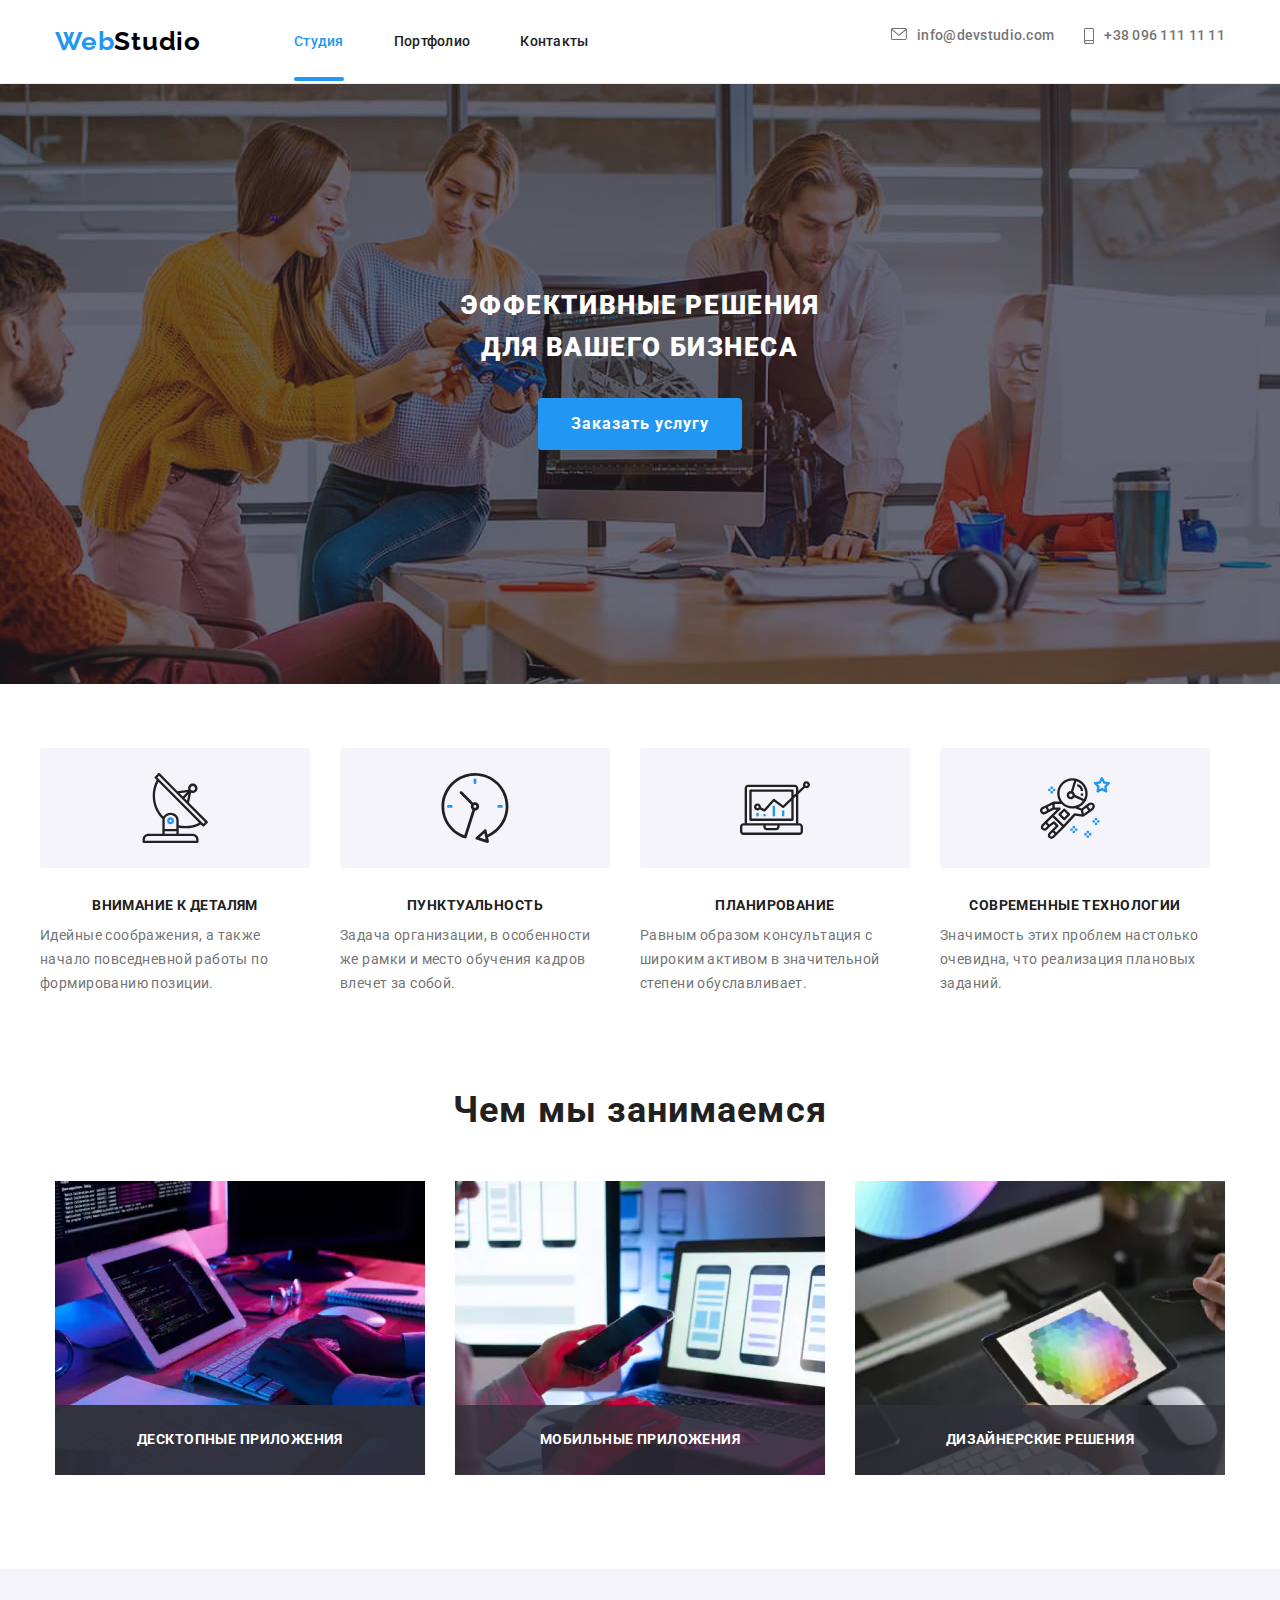
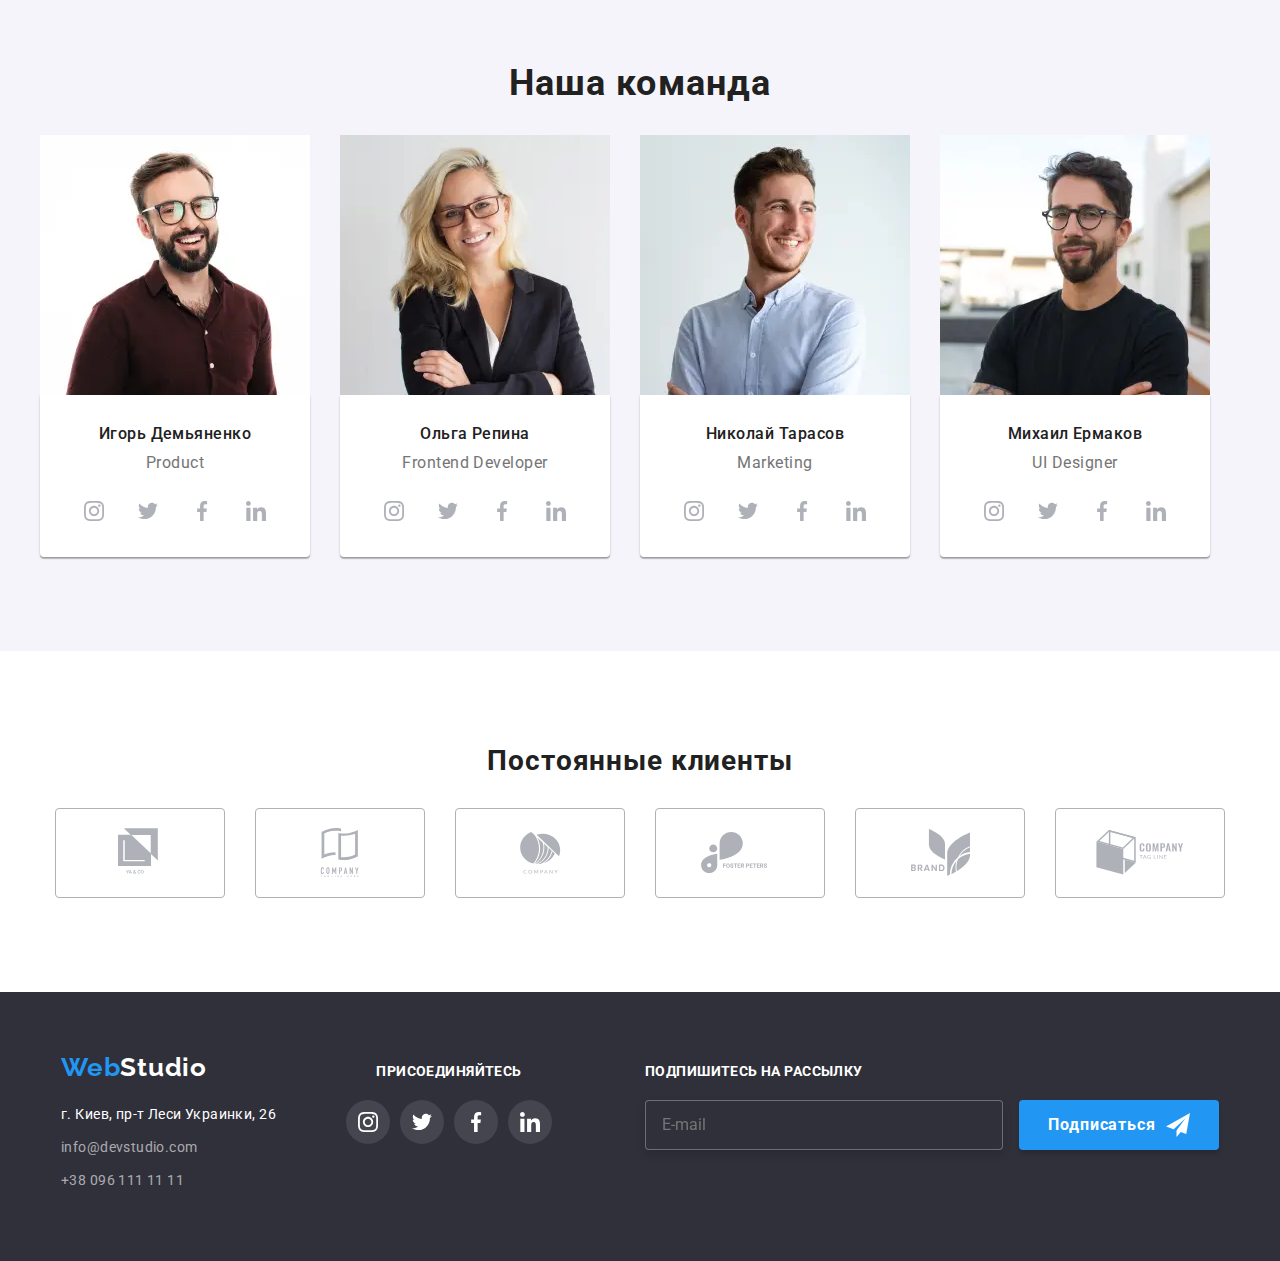
==== index.html @ 35972b92 "hw-8" ====
<!DOCTYPE html>
<html lang="ru">
  <head>
    <meta charset="UTF-8" />
    <meta http-equiv="X-UA-Compatible" content="IE=edge" />
    <meta name="viewport" content="width=device-width, initial-scale=1.0" />
    <title>WebStudio</title>
    <link
      rel="stylesheet"
      href="https://cdnjs.cloudflare.com/ajax/libs/modern-normalize/1.0.0/modern-normalize.min.css"
    />
    <link rel="preconnect" href="https://fonts.gstatic.com" />
    <link rel="stylesheet" href="./css/main.min.css" />
    <link rel="preconnect" href="https://fonts.gstatic.com" />
    <link
      href="https://fonts.googleapis.com/css2?family=Raleway:wght@700&family=Roboto:wght@400;500;700;900&display=swap"
      rel="stylesheet"
    />
  </head>
  <body class="page">
    <!-- Шапка сайта -->
    <header class="page-header">
      <div class="contanier main-nav">
        <nav class="main-nav">
          <a href="./index.html" class="logo link-style">
            <span class="logo__color">Web</span>Studio</a
          >

          <ul class="site-nav__list">
            <li class="site-nav__item">
              <a href="" class="site-nav__link site-nav__link--current">Студия</a>
            </li>
            <li class="site-nav__item">
              <a href="./portfolio.html" class="site-nav__link">Портфолио</a>
            </li>
            <li class="site-nav__item">
              <a href="" class="site-nav__link">Контакты</a>
            </li>
          </ul>
        </nav>
        <button type="button" class="burger__btn" data-menu-button>
          <svg
            width="40"
            height="40"
            class="burger__icon"
            aria-label="переключатель мобильного меню"
          >
            <use href="./img/sprite.svg#menu"></use>
          </svg>
        </button>

        <ul class="contact__list">
          <li class="contact__item">
            <a href="mailto:info@devstudio.com" class="contact__link link-style"
              ><svg width="16" height="12" class="contact__icon">
                <use href="./img/sprite.svg#mail"></use>
              </svg>
              info@devstudio.com
            </a>
          </li>
          <li class="contact__item">
            <a href="tel:+380961111111" class="contact__link link-style">
              <svg width="10" height="16" class="contact__icon">
                <use href="./img/sprite.svg#smartphone"></use>
              </svg>
              +38 096 111 11 11</a
            >
          </li>
        </ul>
      </div>
      <div class="mobile-menu" data-menu>
        <button type="button" class="mobile-btn__close" data-menu-close>
          <svg width="40" height="40" class="mobile-btn__icon">
            <use href="./img/sprite.svg#cross"></use>
          </svg>
        </button>
        <ul class="mobile-menu__list">
          <li class="mobile-menu__item">
            <a href="" class="mobile-menu__link mobile-menu__link--current">Студия</a>
          </li>
          <li class="mobile-menu__item">
            <a href="./portfolio.html" class="mobile-menu__link">Портфолио</a>
          </li>
          <li class="mobile-menu__item">
            <a href="" class="mobile-menu__link">Контакты</a>
          </li>
        </ul>

        <ul class="mobile-contact__list">
          <li class="mobile-contact__item">
            <a href="tel:+380961111111" class="mobile-contact__link mobile-contact__link--current"
              >+38 096 111 11 11</a
            >
          </li>
          <li class="mobile-contact__item">
            <a href="mailto:info@devstudio.com" class="mobile-contact__link">info@devstudio.com</a>
          </li>
        </ul>

        <ul class="mobile-social__list">
          <li class="mobile-social__item">
            <a href="" class="mobile-social__link">Instagram</a>
          </li>
          <li class="mobile-social__item">
            <a href="" class="mobile-social__link">Twitter</a>
          </li>
          <li class="mobile-social__item">
            <a href="" class="mobile-social__link">Facebook</a>
          </li>
          <li class="mobile-social__item">
            <a href="" class="mobile-social__link">LinkedIn</a>
          </li>
        </ul>
      </div>
    </header>
    <main>
      <!-- Герой) -->
      <section class="hero hero--overlay">
        <div class="contanier">
          <h1 class="hero__title">Эффективные решения для вашего бизнеса</h1>
          <button data-modal-open type="button" class="hero__button">Заказать услугу</button>
        </div>
      </section>

      <!-- Наши особености -->
      <section class="features">
        <div class="contanier">
          <ul class="features__list">
            <li class="features__item">
              <div class="features__icon">
                <svg width="70" height="70">
                  <use href="./img/sprite.svg#sputnik"></use>
                </svg>
              </div>
              <h2 class="features__title">Внимание к деталям</h2>
              <p class="features__text">
                Идейные соображения, а также начало повседневной работы по формированию позиции.
              </p>
            </li>
            <li class="features__item">
              <div class="features__icon">
                <svg width="70" height="70">
                  <use href="./img/sprite.svg#clock"></use>
                </svg>
              </div>
              <h2 class="features__title">Пунктуальность</h2>
              <p class="features__text">
                Задача организации, в особенности же рамки и место обучения кадров влечет за собой.
              </p>
            </li>
            <li class="features__item">
              <div class="features__icon">
                <svg width="70" height="70">
                  <use href="./img/sprite.svg#diagram"></use>
                </svg>
              </div>

              <h2 class="features__title">Планирование</h2>
              <p class="features__text">
                Равным образом консультация с широким активом в значительной степени обуславливает.
              </p>
            </li>
            <li class="features__item">
              <div class="features__icon">
                <svg width="70" height="70">
                  <use href="./img/sprite.svg#astronaut"></use>
                </svg>
              </div>
              <h2 class="features__title">Современные технологии</h2>
              <p class="features__text">
                Значимость этих проблем настолько очевидна, что реализация плановых заданий.
              </p>
            </li>
          </ul>
        </div>
      </section>
      <!-- О нас -->
      <section class="work">
        <div class="contanier">
          <h2 class="work__title">Чем мы занимаемся</h2>
          <ul class="work__list list">
            <li class="work__item">
              <div class="work__thumb">
                <picture>
                  <source
                    srcset="./img/work/work-1.webp 1x, ./img/work/work-1@2x.webp 2x"
                    media="(min-width:1200px)"
                    type="image/webp"
                  />
                  <source
                    srcset="./img/work/work-1.jpg 1x, ./img/work/work-1@2x.jpg 2x"
                    media="(min-width:1200px)"
                    type="image/webp"
                  />
                  <img src="./img/work/work-1.jpg" alt="программист" />
                </picture>
                <div class="work__card list">
                  <div class="work__card list">
                    <p class="work__text">ДЕСКТОПНЫЕ ПРИЛОЖЕНИЯ</p>
                  </div>
                </div>
              </div>
            </li>

            <li class="work__item">
              <div class="work__thumb">
                <picture>
                  <source
                    srcset="./img/work/work-2.webp 1x, ./img/work/work-2@2x.webp 2x"
                    media="(min-width:1200px)"
                    type="image/webp"
                  />
                  <source
                    srcset="./img/work/work-2.jpg 1x, ./img/work/work-2@2x.jpg 2x"
                    media="(min-width:1200px)"
                  />
                  <img src="./img/work/work-2.jpg" alt="женщина с телефоном" />
                </picture>
                <div class="work__card list">
                  <p class="work__text">МОБИЛЬНЫЕ ПРИЛОЖЕНИЯ</p>
                </div>
              </div>
            </li>

            <li class="work__item">
              <div class="work__thumb">
                <picture>
                  <source
                    srcset="./img/work/work-3.webp 1x, ./img/work/work-3@2x.webp 2x"
                    media="(min-width:1200px)"
                    type="image/webp"
                  />
                  <source
                    srcset="./img/work/work-3.jpg 1x, ./img/work/work-3@2x.jpg 2x"
                    media="(min-width:1200px)"
                  />
                  <img src="./img/work/work-3.jpg" alt="планшет" />
                </picture>
                <div class="work__card list">
                  <p class="work__text">ДИЗАЙНЕРСКИЕ РЕШЕНИЯ</p>
                </div>
              </div>
            </li>
          </ul>
        </div>
      </section>
      <!-- Наша команда -->
      <section class="team">
        <div class="contanier">
          <h2 class="team__title">Наша команда</h2>
          <ul class="team__list">
            <li class="team__item">
              <div class="card-thumb">
                <picture>
                  <source
                    srcset="./img/desktop/igor.webp 1x, ./img/desktop/igor@2x.webp 2x"
                    media="(min-width:1200px)"
                    type="image/webp"
                  />
                  <source
                    srcset="./img/tablet/team/igor.webp 1x, ./img/tablet/team/igor@2x.webp 2x"
                    media="(min-width:768px) "
                    type="image/webp"
                  />
                  <source
                    srcset="./img/desktop/igor.jpg 1x, ./img/desktop/igor@2x.jpg 2x"
                    media="(min-width:1200px)"
                  />
                  <source
                    srcset="./img/tablet/team/igor.jpg 1x, ./img/tablet/team/igor@2x.jpg 2x"
                    media="(min-width:768px)"
                  />

                  <img
                    srcset="./img/mobile/team/igor.jpg 1x, ./img/mobile/team/igor@2x.jpg 2x"
                    src="./img/mobile/team/igor.jpg"
                    alt="Игорь Демьяненко"
                  />
                </picture>
              </div>
              <div class="team__card">
                <h3 class="team__name">Игорь Демьяненко</h3>
                <p lang="en" class="team__text">Product</p>
                <ul class="social__list list">
                  <li class="social__item">
                    <a href="" class="social__link">
                      <svg width="20 " height="20" class="social__icon">
                        <use href="./img/sprite.svg#instagram"></use>
                      </svg>
                    </a>
                  </li>
                  <li class="social__item">
                    <a href="" class="social__link"
                      ><svg width="20 " height="20" class="social__icon">
                        <use href="./img/sprite.svg#twitter"></use>
                      </svg>
                    </a>
                  </li>
                  <li class="social__item">
                    <a href="" class="social__link">
                      <svg width="20 " height="20" class="social__icon">
                        <use href="./img/sprite.svg#facebook"></use>
                      </svg>
                    </a>
                  </li>
                  <li class="social__item">
                    <a href="" class="social__link">
                      <svg width="20 " height="20" class="social__icon">
                        <use href="./img/sprite.svg#linkedin"></use>
                      </svg>
                    </a>
                  </li>
                </ul>
              </div>
            </li>
            <li class="team__item">
              <div class="card-thumb">
                <picture>
                  <source
                    srcset="./img/desktop/olga.webp 1x, ./img/desktop/olga@2x.webp 2x"
                    media="(min-width:1200px)"
                    type="image/webp"
                  />
                  <source
                    srcset="./img/tablet/team/olga.webp 1x, ./img/tablet/team/olga@2x.webp 2x"
                    media="(min-width:768px) "
                    type="image/webp"
                  />
                  <source
                    srcset="./img/desktop/olga.jpg 1x, ./img/desktop/olga@2x.jpg 2x"
                    media="(min-width:1200px)"
                  />
                  <source
                    srcset="./img/tablet/team/olga.jpg 1x, ./img/tablet/team/olga@2x.jpg 2x"
                    media="(min-width:768px)"
                  />

                  <img
                    srcset="./img/mobile/team/olga.jpg 1x, ./img/mobile/team/olga@2x.jpg 2x"
                    src="./img/mobile/team/olga.jpg"
                    alt="Ольга Репина"
                  />
                </picture>
              </div>
              <div class="team__card">
                <h3 class="team__name">Ольга Репина</h3>
                <p lang="en" class="team__text">Frontend Developer</p>
                <ul class="social__list">
                  <li class="social__item">
                    <a href="" class="social__link">
                      <svg width="20 " height="20" class="social__icon">
                        <use href="./img/sprite.svg#instagram"></use>
                      </svg>
                    </a>
                  </li>
                  <li class="social__item">
                    <a href="" class="social__link"
                      ><svg width="20 " height="20" class="social__icon">
                        <use href="./img/sprite.svg#twitter"></use>
                      </svg>
                    </a>
                  </li>
                  <li class="social__item">
                    <a href="" class="social__link">
                      <svg width="20 " height="20" class="social__icon">
                        <use href="./img/sprite.svg#facebook"></use>
                      </svg>
                    </a>
                  </li>
                  <li class="social__item">
                    <a href="" class="social__link">
                      <svg width="20 " height="20" class="social__icon">
                        <use href="./img/sprite.svg#linkedin"></use>
                      </svg>
                    </a>
                  </li>
                </ul>
              </div>
            </li>
            <li class="team__item">
              <div class="card-thumb">
                <picture>
                  <source
                    srcset="./img/desktop/Kolya.webp 1x, ./img/desktop/Kolya@2x.webp 2x"
                    media="(min-width:1200px)"
                    type="image/webp"
                  />
                  <source
                    srcset="./img/tablet/team/Kolya.webp 1x, ./img/tablet/team/Kolya@2x.webp 2x"
                    media="(min-width:768px) "
                    type="image/webp"
                  />
                  <source
                    srcset="./img/desktop/Kolya.jpg 1x, ./img/desktop/Kolya@2x.jpg 2x"
                    media="(min-width:1200px)"
                  />
                  <source
                    srcset="./img/tablet/team/Kolya.jpg 1x, ./img/tablet/team/Kolya@2x.jpg 2x"
                    media="(min-width:768px)"
                  />
                  <img
                    srcset="./img/mobile/team/Kolya.jpg 1x, ./img/mobile/team/Kolya@2x.jpg 2x"
                    src="./img/mobile/team/Kolya.jpg"
                    alt="Николай Тарасов"
                  />
                </picture>
              </div>
              <div class="team__card">
                <h3 class="team__name">Николай Тарасов</h3>
                <p lang="en" class="team__text">Marketing</p>
                <ul class="social__list list">
                  <li class="social__item">
                    <a href="" class="social__link">
                      <svg width="20 " height="20" class="social__icon">
                        <use href="./img/sprite.svg#instagram"></use>
                      </svg>
                    </a>
                  </li>
                  <li class="social__item">
                    <a href="" class="social__link"
                      ><svg width="20 " height="20" class="social__icon">
                        <use href="./img/sprite.svg#twitter"></use>
                      </svg>
                    </a>
                  </li>
                  <li class="social__item">
                    <a href="" class="social__link">
                      <svg width="20 " height="20" class="social__icon">
                        <use href="./img/sprite.svg#facebook"></use>
                      </svg>
                    </a>
                  </li>
                  <li class="social__item">
                    <a href="" class="social__link">
                      <svg width="20 " height="20" class="social__icon">
                        <use href="./img/sprite.svg#linkedin"></use>
                      </svg>
                    </a>
                  </li>
                </ul>
              </div>
            </li>
            <li class="team__item">
              <div class="card-thumb">
                <picture>
                  <source
                    srcset="./img/desktop/misha.webp 1x, ./img/desktop/misha@2x.webp 2x"
                    media="(min-width:1200px)"
                    type="image/webp"
                  />
                  <source
                    srcset="./img/tablet/team/misha.webp 1x, ./img/tablet/team/misha@2x.webp 2x"
                    media="(min-width:768px) "
                    type="image/webp"
                  />
                  <source
                    srcset="./img/desktop/misha.jpg 1x, ./img/desktop/misha@2x.jpg 2x"
                    media="(min-width:1200px)"
                  />
                  <source
                    srcset="./img/tablet/team/misha.jpg 1x, ./img/tablet/team/misha@2x.jpg 2x"
                    media="(min-width:768px)"
                  />
                  <img
                    srcset="./img/mobile/team/misha.jpg 1x, ./img/mobile/team/misha@2x.jpg 2x"
                    src="./img/mobile/team/misha.jpg"
                    alt="Михаил Ермаков"
                  />
                </picture>
              </div>
              <div class="team__card">
                <h3 class="team__name">Михаил Ермаков</h3>
                <p lang="en" class="team__text">UI Designer</p>
                <ul class="social__list list">
                  <li class="social__item">
                    <a href="" class="social__link">
                      <svg width="20 " height="20" class="social__icon">
                        <use href="./img/sprite.svg#instagram"></use>
                      </svg>
                    </a>
                  </li>
                  <li class="social__item">
                    <a href="" class="social__link"
                      ><svg width="20 " height="20" class="social__icon">
                        <use href="./img/sprite.svg#twitter"></use>
                      </svg>
                    </a>
                  </li>
                  <li class="social__item">
                    <a href="" class="social__link">
                      <svg width="20 " height="20" class="social__icon">
                        <use href="./img/sprite.svg#facebook"></use>
                      </svg>
                    </a>
                  </li>
                  <li class="social__item">
                    <a href="" class="social__link">
                      <svg width="20 " height="20" class="social__icon">
                        <use href="./img/sprite.svg#linkedin"></use>
                      </svg>
                    </a>
                  </li>
                </ul>
              </div>
            </li>
          </ul>
        </div>
      </section>
      <!-- Постоянные клиенты -->
      <section class="clients">
        <div class="contanier">
          <h2 class="clients__title">Постоянные клиенты</h2>
          <ul class="clients__list list">
            <li class="clients__item">
              <a href="" class="clients__link">
                <svg width="44" height="49" class="clients__icon">
                  <use href="./img/sprite.svg#yaco"></use>
                </svg>
              </a>
            </li>
            <li class="clients__item">
              <a href="" class="clients__link"
                ><svg width="44" height="49" class="clients__icon">
                  <use href="./img/sprite.svg#companytagline"></use>
                </svg>
              </a>
            </li>
            <li class="clients__item">
              <a href="" class="clients__link"
                ><svg width="41" height="42" class="clients__icon">
                  <use href="./img/sprite.svg#company"></use>
                </svg>
              </a>
            </li>
            <li class="clients__item">
              <a href="" class="clients__link"
                ><svg width="79" height="42" class="clients__icon">
                  <use href="./img/sprite.svg#foster"></use>
                </svg>
              </a>
            </li>
            <li class="clients__item">
              <a href="" class="clients__link"
                ><svg width="59" height="47" class="clients__icon">
                  <use href="./img/sprite.svg#brand"></use>
                </svg>
              </a>
            </li>
            <li class="clients__item">
              <a href="" class="clients__link"
                ><svg width="88" height="45" class="clients__icon">
                  <use href="./img/sprite.svg#companytag"></use>
                </svg>
              </a>
            </li>
          </ul>
        </div>
      </section>
    </main>
    <!-- Подвал -->
    <footer>
      <section class="footer">
        <h2 class="visually-hidden">Подвал сайта</h2>
        <div class="contanier contanier--flex">
          <div>
            <a href="./index.html" class="logo__footer">
              <span class="logo__color">Web</span><span class="logo-color__footer">Studio</span></a
            >
            <address class="address-style">
              <p class="footer__adress">г. Киев, пр-т Леси Украинки, 26</p>
              <ul class="footer__list">
                <li class="footer__item">
                  <a href="mailto:info@devstudio.com" class="footer__link">info@devstudio.com</a>
                </li>
                <li class="footer__item">
                  <a href="tel:+380961111111" class="footer__link">+38 096 111 11 11</a>
                </li>
              </ul>
            </address>
          </div>
          <div class="footer-social">
            <b class="footer-social__title">Присоединяйтесь</b>
            <ul class="footer-social__list list">
              <li class="footer-social__item">
                <a href="" class="footer-social__link">
                  <svg width="20 " height="20" class="footer-social__icon">
                    <use href="./img/sprite.svg#instagram"></use>
                  </svg>
                </a>
              </li>
              <li class="footer-social__item">
                <a href="" class="footer-social__link"
                  ><svg width="20 " height="20" class="footer-social__icon">
                    <use href="./img/sprite.svg#twitter"></use>
                  </svg>
                </a>
              </li>
              <li class="footer-social__item">
                <a href="" class="footer-social__link">
                  <svg width="20 " height="20" class="footer-social__icon">
                    <use href="./img/sprite.svg#facebook"></use>
                  </svg>
                </a>
              </li>
              <li class="footer-social__item">
                <a href="" class="footer-social__link">
                  <svg width="20 " height="20" class="footer-social__icon">
                    <use href="./img/sprite.svg#linkedin"></use>
                  </svg>
                </a>
              </li>
            </ul>
          </div>
          <div class="footer-form">
            <p class="footer-form__title">ПОДПИШИТЕСЬ НА РАССЫЛКУ</p>
            <form>
              <input
                class="footer-form__input"
                type="email"
                name="mail"
                id="mail"
                placeholder="E-mail"
              />
              <button type="submit" class="footer-form__btn">
                Подписаться
                <svg width="24" height="24" class="footer-form__icon">
                  <use href="./img/sprite.svg#telegram"></use>
                </svg>
              </button>
            </form>
          </div>
        </div>
      </section>
    </footer>
    <!-- Модельное окно -->
    <div data-modal class="backdrop is-hidden">
      <div class="modal">
        <button data-modal-close type="button" class="modal__button">
          <svg class="modal__close" width="18" height="18">
            <use href="./img/sprite.svg#close"></use>
          </svg>
        </button>
        <div class="form__modal">
          <p class="modal__title">Оставьте свои данные, мы вам перезвоним</p>
          <form class="form">
            <div class="form__group">
              <label for="name" class="form__label">Имя</label>
              <input type="text" name="name" id="name" class="form__input" autofocus />
              <svg width="18" height="18" class="form__icon">
                <use href="./img/sprite.svg#personmod"></use>
              </svg>
            </div>
            <div class="form__group">
              <label for="tel" class="form__label">Телефон</label>
              <input type="tel" name="tel" id="tel" class="form__input" />
              <svg width="18" height="18" class="form__icon">
                <use href="./img/sprite.svg#phonemod"></use>
              </svg>
            </div>
            <div class="form__group">
              <label for="email" class="form__label">Почта</label>
              <input type="email" name="email" id="email" class="form__input" />
              <svg width="18" height="18" class="form__icon">
                <use href="./img/sprite.svg#emailmod"></use>
              </svg>
            </div>
            <div class="form__group">
              <label for="comment" class="form__label">Комментарий</label>
              <textarea
                class="form__comment"
                name="comment"
                id="comment"
                placeholder="Введите текст"
              ></textarea>
            </div>
            <div class="form-checkbox">
              <label for="policy" class="form__label">
                <input type="checkbox" name="policy" id="policy" class="check" />
                <span class="check__icon"></span>
                <span class="check__text">Соглашаюсь с рассылкой и принимаю</span>
                <a href="" class="policy__link link-style">Условия договора</a>
              </label>
            </div>

            <button type="submit" class="form-btn">Отправить</button>
          </form>
        </div>
      </div>
    </div>
    <script src="./mobile-menu.js"></script>
    <script src="./modal.js"></script>
  </body>
</html>
---- css/main.min.css ----
.site-nav__list,.contact__list,.mobile-menu__list,.mobile-contact__list,.mobile-social__list,.features__list,.work__list,.team__list,.social__list,.clients__list,.footer__list,.footer-social__list,.portfolio-filtr,.portfolio__list{list-style:none;margin:0;padding:0}.logo,.logo__footer,.site-nav__link,.contact__link,.mobile-menu__link,.mobile-contact__link,.mobile-social__link,.footer__link,.policy__link,.portfolio__link{text-decoration:none}.visually-hidden{position:absolute !important;clip:rect(1px 1px 1px 1px);clip:rect(1px, 1px, 1px, 1px);padding:0 !important;border:0 !important;height:1px !important;width:1px !important;overflow:hidden}.page{background:#fff;font-family:Roboto, sans-serif;color:#212121}h1,h2,h3,h4,h5,h6,p{margin:0}img{display:block;max-width:100%;height:auto}.contanier{padding-left:15px;padding-right:15px;width:100%;margin:0 auto}.page-header .contanier{display:-webkit-box;display:-ms-flexbox;display:flex;-webkit-box-pack:justify;-ms-flex-pack:justify;justify-content:space-between;-webkit-box-align:center;-ms-flex-align:center;align-items:center}@media screen and (min-width: 480px){.contanier{width:480px;margin:0 auto}}@media screen and (min-width: 768px){.contanier{width:768px}.contanier--flex{display:-webkit-box;display:-ms-flexbox;display:flex;-webkit-box-orient:horizontal;-webkit-box-direction:normal;-ms-flex-direction:row;flex-direction:row;-ms-flex-wrap:wrap;flex-wrap:wrap;-webkit-box-align:baseline;-ms-flex-align:baseline;align-items:baseline;-webkit-box-pack:center;-ms-flex-pack:center;justify-content:center}}@media screen and (min-width: 1200px){.contanier{width:1200px}.contanier--flex{display:-webkit-box;display:-ms-flexbox;display:flex;-webkit-box-align:baseline;-ms-flex-align:baseline;align-items:baseline}}.page-header{border-bottom:1px solid #ececec;min-width:480px}.main-nav{display:block}@media screen and (min-width: 768px){.main-nav{display:-webkit-box;display:-ms-flexbox;display:flex}}.logo{display:block;padding-top:16px;padding-bottom:16px;color:#000000;font-family:Raleway, sans-serif;font-weight:700;font-size:24px;line-height:1.16;letter-spacing:0.03em}.logo:focus{color:#212121}@media screen and (min-width: 768px){.logo{padding-top:26px;padding-bottom:26px;margin-right:88px}}@media screen and (min-width: 1200px){.logo{font-size:26px;line-height:1.19;margin-right:93px}}.logo__color{color:#2196f3}.logo__footer{display:block;margin-bottom:20px;color:#000000;font-family:Raleway, sans-serif;font-weight:700;font-size:26px;line-height:1.19;letter-spacing:0.03em;text-align:center}@media screen and (min-width: 1200px){.logo__footer{text-align:start}}.logo-color__footer{color:#fff}.burger__btn,.mobile-btn__close{display:block;padding:0;border:none;background-color:transparent;cursor:pointer}.burger__icon,.mobile-btn__icon{-webkit-transition:250ms cubic-bezier(0.4, 0, 0.2, 1);transition:250ms cubic-bezier(0.4, 0, 0.2, 1)}.burger__icon:hover,.burger__icon:focus,.mobile-btn__icon:hover,.mobile-btn__icon:focus{fill:#2196f3}.mobile-btn__close{position:absolute;top:10px;right:15px}.site-nav__list{display:none;color:#212121}@media screen and (min-width: 768px){.site-nav__list{display:-webkit-box;display:-ms-flexbox;display:flex;-webkit-box-align:center;-ms-flex-align:center;align-items:center}}.site-nav__item{margin-right:50px}.site-nav__item:last-child{margin-right:0px}.site-nav__link{color:#212121;font-weight:500;font-size:14px;line-height:1.12;letter-spacing:0.02em;-webkit-transition:color 250ms cubic-bezier(0.4, 0, 0.2, 1);transition:color 250ms cubic-bezier(0.4, 0, 0.2, 1)}.site-nav__link:hover,.site-nav__link:focus{color:#2196f3}.site-nav__link--current{color:#2196f3}@media screen and (min-width: 768px){.site-nav__link{position:relative;display:-webkit-box;display:-ms-flexbox;display:flex;padding-top:32px;padding-bottom:32px}.site-nav__link--current::after{content:'';position:absolute;display:block;width:100%;height:4px;left:0;bottom:0;border-radius:2px;background-color:#2196f3}}.contact__list{display:none}@media screen and (min-width: 768px){.contact__list{display:block}}@media screen and (min-width: 1200px){.contact__list{display:-webkit-box;display:-ms-flexbox;display:flex;margin-left:auto}}.contact__item{margin-bottom:10px}.contact__item:last-child{margin-bottom:0px}@media screen and (min-width: 1200px){.contact__item{margin-right:30px}.contact__item:last-child{margin-right:0px}}.contact__link{color:#757575;font-weight:500;font-size:14px;line-height:1.14;letter-spacing:0.02em;-webkit-transition:color 250ms cubic-bezier(0.4, 0, 0.2, 1),fill 250ms cubic-bezier(0.4, 0, 0.2, 1);transition:color 250ms cubic-bezier(0.4, 0, 0.2, 1),fill 250ms cubic-bezier(0.4, 0, 0.2, 1)}.contact__link:hover,.contact__link:focus{color:#2196f3}@media screen and (min-width: 1200px){.contact__link{display:-webkit-box;display:-ms-flexbox;display:flex}}.contact__icon{margin-right:10px}.contact__icon{fill:#757575;-webkit-transition:250ms cubic-bezier(0.4, 0, 0.2, 1);transition:250ms cubic-bezier(0.4, 0, 0.2, 1)}.contact__link:hover .contact__icon,.contact__link:focus .contact__icon{fill:#2196f3}.mobile-menu{position:fixed;top:0;left:50%;width:100%;height:796px;padding:48px 40px;background:#ffffff;-webkit-box-shadow:0px 4px 8px rgba(0,0,0,0.04),0px 2px 4px rgba(0,0,0,0.08),0px 1px 3px rgba(0,0,0,0.16);box-shadow:0px 4px 8px rgba(0,0,0,0.04),0px 2px 4px rgba(0,0,0,0.08),0px 1px 3px rgba(0,0,0,0.16);-webkit-transform:translateX(-50%);transform:translateX(-50%);opacity:0;visibility:hidden;pointer-events:none;z-index:100;overflow-y:scroll}.is-open{opacity:1;visibility:visible;pointer-events:auto}.mobile-menu__item{margin-bottom:32px}.mobile-menu__item:last-child{margin-bottom:0px}.mobile-menu__link{color:#212121;font-weight:500;font-size:40px;line-height:1.17;letter-spacing:0.02em;-webkit-transition:color 250ms cubic-bezier(0.4, 0, 0.2, 1);transition:color 250ms cubic-bezier(0.4, 0, 0.2, 1)}.mobile-menu__link:hover,.mobile-menu__link:focus{color:#2196f3}.mobile-menu__link--current{color:#2196f3}.mobile-contact__list{padding-top:302px}.mobile-contact__item{padding-bottom:32px}.mobile-contact__link{color:#757575;font-weight:500;font-size:24px;line-height:1.16;letter-spacing:0.02em;-webkit-transition:color 250ms cubic-bezier(0.4, 0, 0.2, 1),fill 250ms cubic-bezier(0.4, 0, 0.2, 1);transition:color 250ms cubic-bezier(0.4, 0, 0.2, 1),fill 250ms cubic-bezier(0.4, 0, 0.2, 1)}.mobile-contact__link:hover,.mobile-contact__link:focus{color:#2196f3}.mobile-contact__link--current{color:#2196f3;font-size:34px;line-height:1.17}.mobile-social__item{border-right:1px solid rgba(33,33,33,0.2)}.mobile-social__item:last-child{border-right:none}.mobile-social__list{padding-top:64px;display:-webkit-box;display:-ms-flexbox;display:flex}.mobile-social__link{position:relative;padding-left:10px;padding-right:10px;font-weight:500;font-size:18px;line-height:1.22px;color:#2196f3}@media screen and (min-width: 768px){.mobile-menu,.burger__btn{display:none}}.hero{padding-top:118px;padding-bottom:118px;background:#2f303a;text-align:center;min-width:480px;height:400px;margin-left:auto;margin-right:auto;background-image:-webkit-gradient(linear, left top, right top, from(rgba(47,48,58,0.4)), to(rgba(47,48,58,0.4))),url("../img/hero/hero-mobile.jpg");background-image:linear-gradient(to right, rgba(47,48,58,0.4), rgba(47,48,58,0.4)),url("../img/hero/hero-mobile.jpg");background-position:center;background-size:cover;background-repeat:no-repeat}@media (min-device-pixel-ratio: 2), (-webkit-min-device-pixel-ratio: 2), (min-resolution: 192dpi), (min-resolution: 2dppx){.hero{background-image:-webkit-gradient(linear, left top, right top, from(rgba(47,48,58,0.4)), to(rgba(47,48,58,0.4))),url("../img/hero/hero-mobile@2x.jpg");background-image:linear-gradient(to right, rgba(47,48,58,0.4), rgba(47,48,58,0.4)),url("../img/hero/hero-mobile@2x.jpg")}}@media screen and (min-width: 768px){.hero{background-image:-webkit-gradient(linear, left top, right top, from(rgba(47,48,58,0.4)), to(rgba(47,48,58,0.4))),url("../img/hero/hero-tablet.jpg");background-image:linear-gradient(to right, rgba(47,48,58,0.4), rgba(47,48,58,0.4)),url("../img/hero/hero-tablet.jpg")}}@media screen and (min-width: 768px) and (min-device-pixel-ratio: 2), screen and (min-width: 768px) and (-webkit-min-device-pixel-ratio: 2), screen and (min-width: 768px) and (min-resolution: 192dpi), screen and (min-width: 768px) and (min-resolution: 2dppx){.hero{background-image:-webkit-gradient(linear, left top, right top, from(rgba(47,48,58,0.4)), to(rgba(47,48,58,0.4))),url("../img/hero/hero-tablet@2x.jpg");background-image:linear-gradient(to right, rgba(47,48,58,0.4), rgba(47,48,58,0.4)),url("../img/hero/hero-tablet@2x.jpg")}}@media screen and (min-width: 1200px){.hero{max-width:1600px;padding-top:200px;padding-bottom:200px;height:600px;background-image:-webkit-gradient(linear, left top, right top, from(rgba(47,48,58,0.4)), to(rgba(47,48,58,0.4))),url("../img/hero/hero-desktop.jpg");background-image:linear-gradient(to right, rgba(47,48,58,0.4), rgba(47,48,58,0.4)),url("../img/hero/hero-desktop.jpg")}}@media screen and (min-width: 1200px) and (min-device-pixel-ratio: 2), screen and (min-width: 1200px) and (-webkit-min-device-pixel-ratio: 2), screen and (min-width: 1200px) and (min-resolution: 192dpi), screen and (min-width: 1200px) and (min-resolution: 2dppx){.hero{background-image:-webkit-gradient(linear, left top, right top, from(rgba(47,48,58,0.4)), to(rgba(47,48,58,0.4))),url("../img/hero/hero-desktop@2x.jpg");background-image:linear-gradient(to right, rgba(47,48,58,0.4), rgba(47,48,58,0.4)),url("../img/hero/hero-desktop@2x.jpg")}}.hero__title{margin-left:auto;margin-right:auto;margin-bottom:30px;max-width:360px;color:#fff;-ms-flex-line-pack:center;align-content:center;font-weight:900;font-size:26px;line-height:1.62;text-align:center;letter-spacing:0.06em;text-transform:uppercase;-webkit-transition:background 250ms cubic-bezier(0.4, 0, 0.2, 1);transition:background 250ms cubic-bezier(0.4, 0, 0.2, 1)}.hero__button{padding:10px 32px;min-width:200px;border-radius:4px;border:1px solid transparent;background:#2196f3;color:#fff;font-weight:700;font-size:16px;line-height:1.87;letter-spacing:0.06em;cursor:pointer;-webkit-box-align:center;-ms-flex-align:center;align-items:center}.hero__button:hover,.hero__button:focus{background:#188ce8}.features{padding-top:60px;padding-bottom:60px}@media screen and (min-width: 1200px){.features{padding-top:94px;padding-bottom:0px}}@media screen and (min-width: 768px){.features__list{display:-webkit-box;display:-ms-flexbox;display:flex;-ms-flex-wrap:wrap;flex-wrap:wrap;margin-left:-30px;margin-top:-30px;-webkit-box-pack:center;-ms-flex-pack:center;justify-content:center}}@media screen and (min-width: 1200px){.features__list{padding:0}}.features__item{width:450px;margin-bottom:30px}.features__item:last-child{margin-bottom:0px}@media screen and (min-width: 768px){.features__item{margin-bottom:0px;width:354px;margin-left:30px;margin-top:30px;-ms-flex-preferred-size:calc(100% / 2 - 30px);flex-basis:calc(100% / 2 - 30px)}}@media screen and (min-width: 1200px){.features__item{width:270px;-ms-flex-preferred-size:calc(100% / 4 - 30px);flex-basis:calc(100% / 4 - 30px);margin-top:0}.features__item:first-child{margin-left:0px}}.features__title{margin-bottom:10px;text-transform:uppercase;font-weight:700;font-size:14px;line-height:1.14;letter-spacing:0.03em;text-align:center}.features__text{color:#757575;font-weight:400;font-size:14px;line-height:1.71;letter-spacing:0.03em}.features__icon{display:-webkit-box;display:-ms-flexbox;display:flex;-webkit-box-pack:center;-ms-flex-pack:center;justify-content:center;-webkit-box-align:center;-ms-flex-align:center;align-items:center;height:120px;background-color:#f5f4fa;border-radius:4px;margin-bottom:30px}.work{padding-top:94px;padding-bottom:94px}@media screen and (max-width: 1199px){.work{display:none}}.work__title{margin-bottom:50px;font-weight:700;font-size:36px;line-height:1.16;text-align:center;letter-spacing:0.03em}.work__list{display:-webkit-box;display:-ms-flexbox;display:flex;margin-left:-30px}.work__item{-ms-flex-preferred-size:calc(100% / 3 - 30px);flex-basis:calc(100% / 3 - 30px);margin-left:30px}.work__thumb{position:relative;display:block}.work__card{position:absolute;left:0;bottom:0;width:100%;height:70px;background:rgba(47,48,58,0.8);color:#fff}.work__text{padding-top:27px;padding-bottom:27px;font-weight:700;font-size:14px;line-height:1.14;letter-spacing:0.03em;text-align:center}.team{padding-top:60px;padding-bottom:60px;text-align:center;background:#f5f4fa;min-width:480px}@media screen and (min-width: 768px){.team{min-width:768px}}@media screen and (min-width: 1200px){.team{padding-top:94px;padding-bottom:94px}}.team__title{margin-bottom:30px;font-weight:700;font-size:36px;line-height:1.16;text-align:center;letter-spacing:0.03em}.team__name{margin-bottom:10px;font-weight:500;font-size:16px;line-height:1.18;letter-spacing:0.03em}@media screen and (min-width: 768px){.team__list{display:-webkit-box;display:-ms-flexbox;display:flex;-ms-flex-wrap:wrap;flex-wrap:wrap;margin-left:-30px;margin-top:-30px;-webkit-box-pack:center;-ms-flex-pack:center;justify-content:center}}.team__item{margin-bottom:30px}.team__item:last-child{margin-bottom:0px}@media screen and (min-width: 768px){.team__item{width:354px;margin-top:30px;margin-left:30px;margin-bottom:0px;-ms-flex-preferred-size:calc(100% / 2 - 30px);flex-basis:calc(100% / 2 - 30px)}}@media screen and (min-width: 1200px){.team__item{width:270px;-ms-flex-preferred-size:calc(100% / 4 - 30px);flex-basis:calc(100% / 4 - 30px);margin-left:30px;margin-bottom:0px}.team__item:first-child{margin-left:0px}}.team__text{margin-bottom:16px;color:#757575;font-weight:normal;font-size:16px;line-height:1.18;letter-spacing:0.03em}.team__card{padding-top:30px;padding-bottom:24px;background:#ffffff;-webkit-box-shadow:0px 1px 3px rgba(0,0,0,0.12),0px 1px 1px rgba(0,0,0,0.14),0px 2px 1px rgba(0,0,0,0.2);box-shadow:0px 1px 3px rgba(0,0,0,0.12),0px 1px 1px rgba(0,0,0,0.14),0px 2px 1px rgba(0,0,0,0.2);border-radius:0px 0px 4px 4px}.card-thumb{display:block}.social__list{display:-webkit-box;display:-ms-flexbox;display:flex;-webkit-box-pack:center;-ms-flex-pack:center;justify-content:center}.social__item{margin-right:10px}.social__item:last-child{margin-right:0px}.social__link{display:-webkit-box;display:-ms-flexbox;display:flex;-webkit-box-align:center;-ms-flex-align:center;align-items:center;-webkit-box-pack:center;-ms-flex-pack:center;justify-content:center;width:44px;height:44px;border-radius:50%;-webkit-transition:background-color 250ms cubic-bezier(0.4, 0, 0.2, 1),fill 250ms cubic-bezier(0.4, 0, 0.2, 1);transition:background-color 250ms cubic-bezier(0.4, 0, 0.2, 1),fill 250ms cubic-bezier(0.4, 0, 0.2, 1)}.social__link:hover,.social__link:focus{background-color:#2196f3}.social__icon{fill:#afb1b8;-webkit-transition:fill 250ms cubic-bezier(0.4, 0, 0.2, 1);transition:fill 250ms cubic-bezier(0.4, 0, 0.2, 1)}.social__link:hover .social__icon,.social__link:focus .social__icon{fill:#fff}.clients{padding-top:60px;padding-bottom:60px;min-width:480px}@media screen and (min-width: 768px){.clients{min-width:768px}}@media screen and (min-width: 1200px){.clients{padding-top:94px;padding-bottom:94px}}.clients__title{margin-bottom:30px;font-weight:700;font-size:28px;line-height:1.17;text-align:center;letter-spacing:0.03em}.clients__list{display:-webkit-box;display:-ms-flexbox;display:flex;-ms-flex-wrap:wrap;flex-wrap:wrap;margin-left:-30px;margin-top:-30px}@media screen and (min-width: 768px){.clients__list{display:-webkit-box;display:-ms-flexbox;display:flex;-ms-flex-wrap:wrap;flex-wrap:wrap;margin-left:-30px;-webkit-box-pack:center;-ms-flex-pack:center;justify-content:center}}@media screen and (min-width: 1200px){.clients__list{margin-left:-30px}}.clients__item{margin-left:30px;margin-top:30px;-ms-flex-preferred-size:calc(100% / 2 - 30px);flex-basis:calc(100% / 2 - 30px)}@media screen and (min-width: 768px){.clients__item{width:226px;margin-left:30px;-ms-flex-preferred-size:calc(100% / 3 - 30px);flex-basis:calc(100% / 3 - 30px)}}@media screen and (min-width: 1200px){.clients__item{width:170px;-webkit-box-align:center;-ms-flex-align:center;align-items:center;-webkit-box-pack:center;-ms-flex-pack:center;justify-content:center;-ms-flex-preferred-size:calc(100% / 6 - 30px);flex-basis:calc(100% / 6 - 30px);margin-left:30px}}.clients__link{display:-webkit-box;display:-ms-flexbox;display:flex;-webkit-box-align:center;-ms-flex-align:center;align-items:center;-webkit-box-pack:center;-ms-flex-pack:center;justify-content:center;width:210px;height:90px;border:1px solid #afb1b8;-webkit-box-sizing:border-box;box-sizing:border-box;border-radius:4px;-webkit-transition:border 250ms cubic-bezier(0.4, 0, 0.2, 1);transition:border 250ms cubic-bezier(0.4, 0, 0.2, 1)}.clients__link:hover,.clients__link:focus{border:1px solid #2196f3}@media screen and (min-width: 768px){.clients__link{width:226px}}@media screen and (min-width: 1200px){.clients__link{width:170px}}.clients__icon{fill:#afb1b8;-webkit-transition:fill 250ms cubic-bezier(0.4, 0, 0.2, 1);transition:fill 250ms cubic-bezier(0.4, 0, 0.2, 1)}.clients__link:hover .clients__icon,.clients__link:focus .clients__icon{fill:#2196f3}.footer{padding-top:60px;padding-bottom:60px;min-width:480px;background:#2f303a}@media screen and (min-width: 768px){.footer{min-width:768px}}.footer__adress{color:#fff;font-weight:400;font-size:14px;line-height:1.71;letter-spacing:0.03em;text-align:center}.address-style{font-style:normal}.footer__link{display:block;padding:0;color:rgba(255,255,255,0.6);font-weight:400;font-size:14px;line-height:1.71;letter-spacing:0.03em;text-align:center}@media screen and (min-width: 1200px){.footer__link{text-align:start}}.footer__list{margin-top:9px}.footer__item{margin-bottom:9px}@media screen and (min-width: 768px){.footer-social{margin-left:165px}}@media screen and (min-width: 1200px){.footer-social{margin-left:70px}}.footer-social__title{display:block;margin-top:60px;margin-bottom:20px;font-weight:bold;font-size:14px;line-height:1.14;letter-spacing:0.03em;text-transform:uppercase;text-align:center;color:#fff}@media screen and (min-width: 768px){.footer-social__title{margin-top:0}}.footer-social__list{display:-webkit-box;display:-ms-flexbox;display:flex;-webkit-box-pack:center;-ms-flex-pack:center;justify-content:center}.footer-social__item{margin-right:10px;background-color:rgba(255,255,255,0.1);border-radius:50%}.footer-social__item:last-child{margin-right:0}.footer-social__link{display:-webkit-box;display:-ms-flexbox;display:flex;-webkit-box-align:center;-ms-flex-align:center;align-items:center;-webkit-box-pack:center;-ms-flex-pack:center;justify-content:center;width:44px;height:44px;border-radius:50%;-webkit-transition:background-color 250ms cubic-bezier(0.4, 0, 0.2, 1);transition:background-color 250ms cubic-bezier(0.4, 0, 0.2, 1)}.footer-social__link:hover,.footer-social__link:focus{background-color:#2196f3}.footer-social__icon{fill:#fff}.footer-form{margin-top:60px}@media screen and (min-width: 1200px){.footer-form{margin-top:0;margin-left:93px}}.footer-form__title{margin-bottom:20px;font-weight:700;font-size:14px;line-height:1.14;letter-spacing:0.03em;text-align:center;color:#fff}@media screen and (min-width: 1200px){.footer-form__title{text-align:start}}.footer-form__btn{display:-webkit-box;display:-ms-flexbox;display:flex;-webkit-box-pack:center;-ms-flex-pack:center;justify-content:center;-webkit-box-align:center;-ms-flex-align:center;align-items:center;margin-right:auto;margin-left:auto;height:50px;min-width:200px;border-radius:4px;border:1px solid transparent;font-weight:700;font-size:16px;line-height:1.87;letter-spacing:0.06em;cursor:pointer;background:#2196f3;color:#fff;-webkit-box-shadow:0px 4px 4px rgba(0,0,0,0.15);box-shadow:0px 4px 4px rgba(0,0,0,0.15)}@media screen and (min-width: 1200px){.footer-form__btn{display:-webkit-inline-box;display:-ms-inline-flexbox;display:inline-flex;margin-left:12px}}.footer-form__btn:hover,.footer-form__btn:focus{background:#188ce8}.footer-form__input{width:450px;height:50px;padding:0px 16px;margin-bottom:20px;border:1px solid rgba(255,255,255,0.3);-webkit-box-sizing:border-box;box-sizing:border-box;-webkit-filter:drop-shadow(0px 4px 4px rgba(0,0,0,0.15));filter:drop-shadow(0px 4px 4px rgba(0,0,0,0.15));border-radius:4px;background:#2f303a;color:var(--white-color);-webkit-transition:background 250ms cubic-bezier(0.4, 0, 0.2, 1);transition:background 250ms cubic-bezier(0.4, 0, 0.2, 1)}@media screen and (min-width: 1200px){.footer-form__input{width:358px}}.footer-form__input:focus{border:1px solid #2196f3;-webkit-box-sizing:border-box;box-sizing:border-box;border-radius:4px;outline:none}.footer-form__icon{margin-left:10px;fill:#fff}.backdrop{position:fixed;top:0;left:0;width:100%;height:100%;background-color:rgba(0,0,0,0.2);opacity:1;-webkit-transition:250ms cubic-bezier(0.4, 0, 0.2, 1),-webkit-box-shadow 250ms cubic-bezier(0.4, 0, 0.2, 1);transition:250ms cubic-bezier(0.4, 0, 0.2, 1),-webkit-box-shadow 250ms cubic-bezier(0.4, 0, 0.2, 1);transition:250ms cubic-bezier(0.4, 0, 0.2, 1),box-shadow 250ms cubic-bezier(0.4, 0, 0.2, 1);transition:250ms cubic-bezier(0.4, 0, 0.2, 1),box-shadow 250ms cubic-bezier(0.4, 0, 0.2, 1),-webkit-box-shadow 250ms cubic-bezier(0.4, 0, 0.2, 1);overflow-y:scroll}.backdrop.is-hidden{opacity:0;pointer-events:none}.modal{position:absolute;left:50%;top:50%;-webkit-transform:translate(-50%, -50%);transform:translate(-50%, -50%);min-width:450px;min-height:609px;border-radius:4px;background-color:#fff;-webkit-box-shadow:0px 1px 3px rgba(0,0,0,0.12),0px 1px 1px rgba(0,0,0,0.14),0px 2px 1px rgba(0,0,0,0.2);box-shadow:0px 1px 3px rgba(0,0,0,0.12),0px 1px 1px rgba(0,0,0,0.14),0px 2px 1px rgba(0,0,0,0.2)}.modal__button{position:absolute;top:8px;right:8px;width:30px;height:30px;display:-webkit-box;display:-ms-flexbox;display:flex;-webkit-box-pack:center;-ms-flex-pack:center;justify-content:center;-webkit-box-align:center;-ms-flex-align:center;align-items:center;border:1px solid rgba(0,0,0,0.1);border-radius:50px;cursor:pointer;background-color:#fff}.modal__close{-webkit-transition:250ms cubic-bezier(0.4, 0, 0.2, 1);transition:250ms cubic-bezier(0.4, 0, 0.2, 1)}.modal__button:hover .modal__close{fill:#2196f3}.modal__title{padding-top:40px;padding-left:40px;padding-right:40px;margin-bottom:12px;font-weight:700;font-size:20px;line-height:1.15;text-align:center;letter-spacing:0.03em}.form{width:370px;margin-right:auto;margin-left:auto}@media screen and (min-width: 1200px){.form{width:448px}}.form__group{position:relative;margin-bottom:10px;display:-webkit-box;display:-ms-flexbox;display:flex;-webkit-box-orient:vertical;-webkit-box-direction:normal;-ms-flex-direction:column;flex-direction:column}.form__label{margin-bottom:5px;font-weight:400;font-size:12px;line-height:1.16;letter-spacing:0.01em;color:#757575}.form__input{cursor:pointer;height:40px;margin:0;padding:12px 42px;border-radius:4px;border:1px solid rgba(33,33,33,0.2);-webkit-transition:250ms cubic-bezier(0.4, 0, 0.2, 1);transition:250ms cubic-bezier(0.4, 0, 0.2, 1)}.form__input:focus{border:1px solid #2196f3;-webkit-box-sizing:border-box;box-sizing:border-box;border-radius:4px;outline:none}.form__group:focus-within .form__icon{fill:#2196f3}.form__comment{padding:12px 16px;height:120px;border-radius:4px;border:1px solid rgba(33,33,33,0.2);font-weight:400;font-size:12px;line-height:1.16;letter-spacing:0.01em;resize:none}.form__comment::-webkit-input-placeholder{color:rgba(117,117,117,0.5)}.form__comment:-ms-input-placeholder{color:rgba(117,117,117,0.5)}.form__comment::-ms-input-placeholder{color:rgba(117,117,117,0.5)}.form__comment::placeholder{color:rgba(117,117,117,0.5)}.form__comment:focus{border:1px solid #2196f3;-webkit-box-sizing:border-box;box-sizing:border-box;border-radius:4px;outline:none}.form-checkbox{display:-webkit-box;display:-ms-flexbox;display:flex;-webkit-box-pack:center;-ms-flex-pack:center;justify-content:center;-webkit-box-align:center;-ms-flex-align:center;align-items:center;font-weight:400;font-size:12px;line-height:1.16;letter-spacing:0.01em;color:#757575}.check{position:absolute !important;clip:rect(1px 1px 1px 1px);clip:rect(1px, 1px, 1px, 1px);padding:0 !important;border:0 !important;height:1px !important;width:1px !important;overflow:hidden}.check__icon{display:inline-block;vertical-align:text-bottom;width:16px;height:15px;margin-right:6px;border:2px solid #212121;border-radius:4px}.check:checked+.check__icon{border-color:#2196f3;background-color:#2196f3;background-image:url(../img/icon_check.svg);background-size:contain;background-origin:border-box}.form-btn{display:block;margin-top:30px;margin-left:auto;margin-right:auto;padding:10px 55px;min-width:200px;border-radius:4px;border:1px solid transparent;font-weight:700;font-size:16px;line-height:1.87;letter-spacing:0.06em;cursor:pointer;-webkit-box-align:center;-ms-flex-align:center;align-items:center;background:#2196f3;color:#fff;-webkit-box-shadow:0px 4px 4px rgba(0,0,0,0.15);box-shadow:0px 4px 4px rgba(0,0,0,0.15);-webkit-transition:250ms cubic-bezier(0.4, 0, 0.2, 1);transition:250ms cubic-bezier(0.4, 0, 0.2, 1)}.form-btn:hover,.form-btn:focus{background:#2196f3}.policy__link{font-weight:400;font-size:12px;line-height:1.71;letter-spacing:0.03em;color:#2196f3;border-bottom:1px solid #2196f3}.form__icon{position:absolute;top:50%;left:20px;-webkit-transform:translatex(-50%);transform:translatex(-50%);-webkit-transition:250ms cubic-bezier(0.4, 0, 0.2, 1);transition:250ms cubic-bezier(0.4, 0, 0.2, 1)}.portfolio{padding-top:60px;padding-bottom:60px}@media screen and (min-width: 1200px){.portfolio{padding-top:94px;padding-bottom:94px}}.portfolio-filtr{display:-webkit-box;display:-ms-flexbox;display:flex;-ms-flex-wrap:wrap;flex-wrap:wrap;margin-bottom:40px}@media screen and (min-width: 768px){.portfolio-filtr{margin-bottom:30px;-webkit-box-pack:center;-ms-flex-pack:center;justify-content:center}}@media screen and (min-width: 1200px){.portfolio-filtr{margin-bottom:50px}}.portfolio-filtr__item{margin-right:8px;margin-bottom:15px}.portfolio-filtr__item:last-child{margin-right:0;margin-bottom:0}@media screen and (min-width: 768px){.portfolio-filtr__item{margin-bottom:0px}}.portfolio__btn{border-radius:4px;border:1px solid transparent;padding:6px 22px;background:#f5f4fa;font-weight:500;font-size:16px;line-height:1.62;letter-spacing:0.03em;cursor:pointer;-webkit-transition:250ms cubic-bezier(0.4, 0, 0.2, 1),color 250ms cubic-bezier(0.4, 0, 0.2, 1),-webkit-box-shadow 250ms cubic-bezier(0.4, 0, 0.2, 1);transition:250ms cubic-bezier(0.4, 0, 0.2, 1),color 250ms cubic-bezier(0.4, 0, 0.2, 1),-webkit-box-shadow 250ms cubic-bezier(0.4, 0, 0.2, 1);transition:250ms cubic-bezier(0.4, 0, 0.2, 1),color 250ms cubic-bezier(0.4, 0, 0.2, 1),box-shadow 250ms cubic-bezier(0.4, 0, 0.2, 1);transition:250ms cubic-bezier(0.4, 0, 0.2, 1),color 250ms cubic-bezier(0.4, 0, 0.2, 1),box-shadow 250ms cubic-bezier(0.4, 0, 0.2, 1),-webkit-box-shadow 250ms cubic-bezier(0.4, 0, 0.2, 1)}.portfolio__btn:hover,.portfolio__btn:focus{background:#2196f3;color:#fff;-webkit-box-shadow:0px 3px 1px rgba(0,0,0,0.1),0px 1px 2px rgba(0,0,0,0.08),0px 2px 2px rgba(0,0,0,0.12);box-shadow:0px 3px 1px rgba(0,0,0,0.1),0px 1px 2px rgba(0,0,0,0.08),0px 2px 2px rgba(0,0,0,0.12)}@media screen and (min-width: 768px){.portfolio__list{display:-webkit-box;display:-ms-flexbox;display:flex;-ms-flex-wrap:wrap;flex-wrap:wrap;margin-left:-30px;margin-top:-30px}}.portfolio__item{display:-webkit-box;display:-ms-flexbox;display:flex;margin-bottom:30px}.portfolio__item:last-child{margin-bottom:0px}@media screen and (min-width: 768px){.portfolio__item{margin-bottom:0;margin-left:30px;margin-top:30px;-ms-flex-preferred-size:calc(100% / 2 - 30px);flex-basis:calc(100% / 2 - 30px)}}@media screen and (min-width: 1200px){.portfolio__item{-ms-flex-preferred-size:calc(100% / 3 - 30px);flex-basis:calc(100% / 3 - 30px);margin-left:30px;margin-top:30px}}.portfolio__link{display:block;color:#212121;display:-webkit-box;display:-ms-flexbox;display:flex;-webkit-box-orient:vertical;-webkit-box-direction:normal;-ms-flex-direction:column;flex-direction:column;-webkit-transition:-webkit-box-shadow 250ms cubic-bezier(0.4, 0, 0.2, 1);transition:-webkit-box-shadow 250ms cubic-bezier(0.4, 0, 0.2, 1);transition:box-shadow 250ms cubic-bezier(0.4, 0, 0.2, 1);transition:box-shadow 250ms cubic-bezier(0.4, 0, 0.2, 1), -webkit-box-shadow 250ms cubic-bezier(0.4, 0, 0.2, 1)}.portfolio__link:hover,.portfolio__link:focus{-webkit-box-sizing:border-box;box-sizing:border-box;-webkit-box-shadow:0px 1px 1px rgba(0,0,0,0.12),0px 4px 4px rgba(0,0,0,0.06),1px 4px 6px rgba(0,0,0,0.16);box-shadow:0px 1px 1px rgba(0,0,0,0.12),0px 4px 4px rgba(0,0,0,0.06),1px 4px 6px rgba(0,0,0,0.16)}.portfolio__text{color:#757575;font-weight:400;font-size:16px;line-height:1.87;letter-spacing:0.03em}.portfolio__title{margin-bottom:4px;font-weight:700;font-size:18px;line-height:2;letter-spacing:0.06em}.portfolio__card{padding:20px 24px 20px 24px;border:1px solid #eeeeee;border-top:none;-webkit-box-flex:1;-ms-flex-positive:1;flex-grow:1}.portfolio__thumb{position:relative;overflow:hidden}.portfolio__overlay{position:absolute;right:0;bottom:0;pointer-events:none;height:294px;width:100%;padding:63px 24px;font-weight:400;font-size:18px;line-height:1.55;letter-spacing:0.03em;color:#fff;background-color:rgba(33,150,243,0.9);-webkit-transform:translateY(100%);transform:translateY(100%);-webkit-transition:250ms cubic-bezier(0.4, 0, 0.2, 1);transition:250ms cubic-bezier(0.4, 0, 0.2, 1)}.portfolio__link:hover .portfolio__overlay,.portfolio__link:focus .portfolio__overlay{-webkit-transform:translateY(0);transform:translateY(0);-webkit-transition:250ms cubic-bezier(0.4, 0, 0.2, 1);transition:250ms cubic-bezier(0.4, 0, 0.2, 1)}
/*# sourceMappingURL=main.min.css.map */
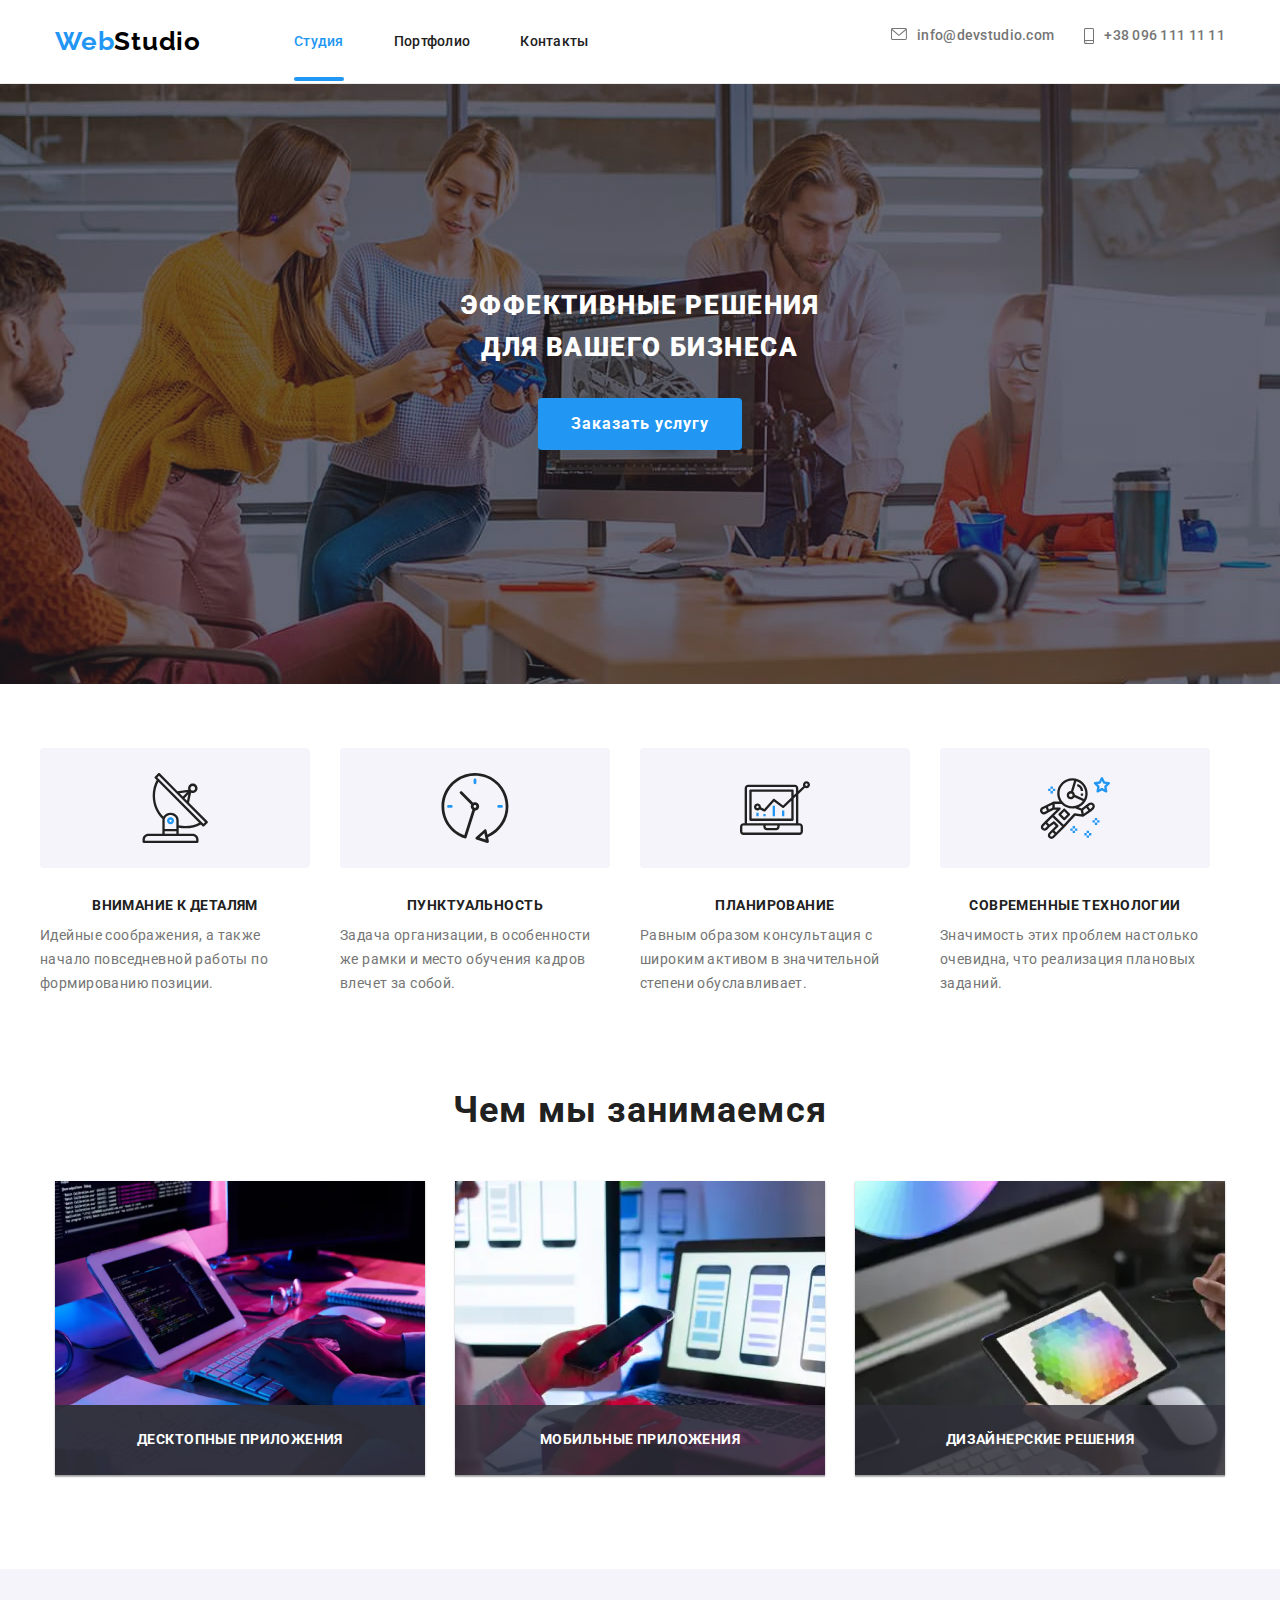
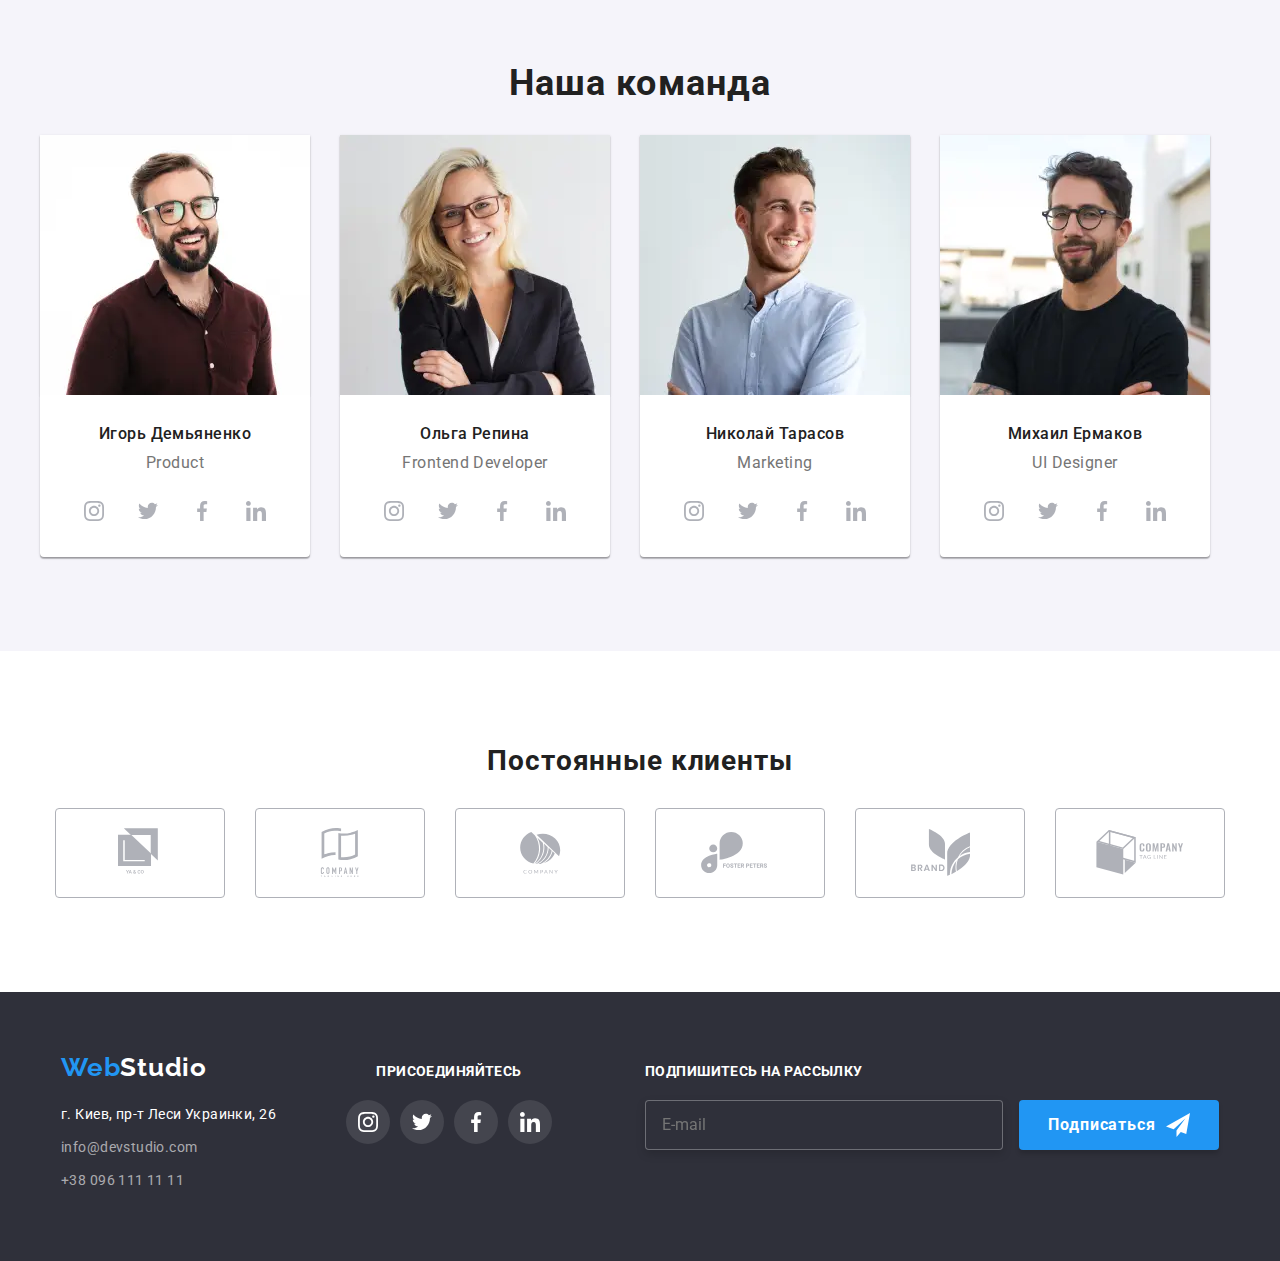
==== commit a177eaaa: "hw-8" ====
--- a/index.html
+++ b/index.html
@@ -183,7 +183,7 @@
               <div class="work__thumb">
                 <picture>
                   <source
-                    srcset="./img/work/work-1.webp 1x, ./img/work/work-1@2x.webp 2x"
+                    srcset="./img/work/work-1@2x.webp 2x"
                     media="(min-width:1200px)"
                     type="image/webp"
                   />
--- a/css/main.min.css
+++ b/css/main.min.css
@@ -1,2 +1,2 @@
-.site-nav__list,.contact__list,.mobile-menu__list,.mobile-contact__list,.mobile-social__list,.features__list,.work__list,.team__list,.social__list,.clients__list,.footer__list,.footer-social__list,.portfolio-filtr,.portfolio__list{list-style:none;margin:0;padding:0}.logo,.logo__footer,.site-nav__link,.contact__link,.mobile-menu__link,.mobile-contact__link,.mobile-social__link,.footer__link,.policy__link,.portfolio__link{text-decoration:none}.visually-hidden{position:absolute !important;clip:rect(1px 1px 1px 1px);clip:rect(1px, 1px, 1px, 1px);padding:0 !important;border:0 !important;height:1px !important;width:1px !important;overflow:hidden}.page{background:#fff;font-family:Roboto, sans-serif;color:#212121}h1,h2,h3,h4,h5,h6,p{margin:0}img{display:block;max-width:100%;height:auto}.contanier{padding-left:15px;padding-right:15px;width:100%;margin:0 auto}.page-header .contanier{display:-webkit-box;display:-ms-flexbox;display:flex;-webkit-box-pack:justify;-ms-flex-pack:justify;justify-content:space-between;-webkit-box-align:center;-ms-flex-align:center;align-items:center}@media screen and (min-width: 480px){.contanier{width:480px;margin:0 auto}}@media screen and (min-width: 768px){.contanier{width:768px}.contanier--flex{display:-webkit-box;display:-ms-flexbox;display:flex;-webkit-box-orient:horizontal;-webkit-box-direction:normal;-ms-flex-direction:row;flex-direction:row;-ms-flex-wrap:wrap;flex-wrap:wrap;-webkit-box-align:baseline;-ms-flex-align:baseline;align-items:baseline;-webkit-box-pack:center;-ms-flex-pack:center;justify-content:center}}@media screen and (min-width: 1200px){.contanier{width:1200px}.contanier--flex{display:-webkit-box;display:-ms-flexbox;display:flex;-webkit-box-align:baseline;-ms-flex-align:baseline;align-items:baseline}}.page-header{border-bottom:1px solid #ececec;min-width:480px}.main-nav{display:block}@media screen and (min-width: 768px){.main-nav{display:-webkit-box;display:-ms-flexbox;display:flex}}.logo{display:block;padding-top:16px;padding-bottom:16px;color:#000000;font-family:Raleway, sans-serif;font-weight:700;font-size:24px;line-height:1.16;letter-spacing:0.03em}.logo:focus{color:#212121}@media screen and (min-width: 768px){.logo{padding-top:26px;padding-bottom:26px;margin-right:88px}}@media screen and (min-width: 1200px){.logo{font-size:26px;line-height:1.19;margin-right:93px}}.logo__color{color:#2196f3}.logo__footer{display:block;margin-bottom:20px;color:#000000;font-family:Raleway, sans-serif;font-weight:700;font-size:26px;line-height:1.19;letter-spacing:0.03em;text-align:center}@media screen and (min-width: 1200px){.logo__footer{text-align:start}}.logo-color__footer{color:#fff}.burger__btn,.mobile-btn__close{display:block;padding:0;border:none;background-color:transparent;cursor:pointer}.burger__icon,.mobile-btn__icon{-webkit-transition:250ms cubic-bezier(0.4, 0, 0.2, 1);transition:250ms cubic-bezier(0.4, 0, 0.2, 1)}.burger__icon:hover,.burger__icon:focus,.mobile-btn__icon:hover,.mobile-btn__icon:focus{fill:#2196f3}.mobile-btn__close{position:absolute;top:10px;right:15px}.site-nav__list{display:none;color:#212121}@media screen and (min-width: 768px){.site-nav__list{display:-webkit-box;display:-ms-flexbox;display:flex;-webkit-box-align:center;-ms-flex-align:center;align-items:center}}.site-nav__item{margin-right:50px}.site-nav__item:last-child{margin-right:0px}.site-nav__link{color:#212121;font-weight:500;font-size:14px;line-height:1.12;letter-spacing:0.02em;-webkit-transition:color 250ms cubic-bezier(0.4, 0, 0.2, 1);transition:color 250ms cubic-bezier(0.4, 0, 0.2, 1)}.site-nav__link:hover,.site-nav__link:focus{color:#2196f3}.site-nav__link--current{color:#2196f3}@media screen and (min-width: 768px){.site-nav__link{position:relative;display:-webkit-box;display:-ms-flexbox;display:flex;padding-top:32px;padding-bottom:32px}.site-nav__link--current::after{content:'';position:absolute;display:block;width:100%;height:4px;left:0;bottom:0;border-radius:2px;background-color:#2196f3}}.contact__list{display:none}@media screen and (min-width: 768px){.contact__list{display:block}}@media screen and (min-width: 1200px){.contact__list{display:-webkit-box;display:-ms-flexbox;display:flex;margin-left:auto}}.contact__item{margin-bottom:10px}.contact__item:last-child{margin-bottom:0px}@media screen and (min-width: 1200px){.contact__item{margin-right:30px}.contact__item:last-child{margin-right:0px}}.contact__link{color:#757575;font-weight:500;font-size:14px;line-height:1.14;letter-spacing:0.02em;-webkit-transition:color 250ms cubic-bezier(0.4, 0, 0.2, 1),fill 250ms cubic-bezier(0.4, 0, 0.2, 1);transition:color 250ms cubic-bezier(0.4, 0, 0.2, 1),fill 250ms cubic-bezier(0.4, 0, 0.2, 1)}.contact__link:hover,.contact__link:focus{color:#2196f3}@media screen and (min-width: 1200px){.contact__link{display:-webkit-box;display:-ms-flexbox;display:flex}}.contact__icon{margin-right:10px}.contact__icon{fill:#757575;-webkit-transition:250ms cubic-bezier(0.4, 0, 0.2, 1);transition:250ms cubic-bezier(0.4, 0, 0.2, 1)}.contact__link:hover .contact__icon,.contact__link:focus .contact__icon{fill:#2196f3}.mobile-menu{position:fixed;top:0;left:50%;width:100%;height:796px;padding:48px 40px;background:#ffffff;-webkit-box-shadow:0px 4px 8px rgba(0,0,0,0.04),0px 2px 4px rgba(0,0,0,0.08),0px 1px 3px rgba(0,0,0,0.16);box-shadow:0px 4px 8px rgba(0,0,0,0.04),0px 2px 4px rgba(0,0,0,0.08),0px 1px 3px rgba(0,0,0,0.16);-webkit-transform:translateX(-50%);transform:translateX(-50%);opacity:0;visibility:hidden;pointer-events:none;z-index:100;overflow-y:scroll}.is-open{opacity:1;visibility:visible;pointer-events:auto}.mobile-menu__item{margin-bottom:32px}.mobile-menu__item:last-child{margin-bottom:0px}.mobile-menu__link{color:#212121;font-weight:500;font-size:40px;line-height:1.17;letter-spacing:0.02em;-webkit-transition:color 250ms cubic-bezier(0.4, 0, 0.2, 1);transition:color 250ms cubic-bezier(0.4, 0, 0.2, 1)}.mobile-menu__link:hover,.mobile-menu__link:focus{color:#2196f3}.mobile-menu__link--current{color:#2196f3}.mobile-contact__list{padding-top:302px}.mobile-contact__item{padding-bottom:32px}.mobile-contact__link{color:#757575;font-weight:500;font-size:24px;line-height:1.16;letter-spacing:0.02em;-webkit-transition:color 250ms cubic-bezier(0.4, 0, 0.2, 1),fill 250ms cubic-bezier(0.4, 0, 0.2, 1);transition:color 250ms cubic-bezier(0.4, 0, 0.2, 1),fill 250ms cubic-bezier(0.4, 0, 0.2, 1)}.mobile-contact__link:hover,.mobile-contact__link:focus{color:#2196f3}.mobile-contact__link--current{color:#2196f3;font-size:34px;line-height:1.17}.mobile-social__item{border-right:1px solid rgba(33,33,33,0.2)}.mobile-social__item:last-child{border-right:none}.mobile-social__list{padding-top:64px;display:-webkit-box;display:-ms-flexbox;display:flex}.mobile-social__link{position:relative;padding-left:10px;padding-right:10px;font-weight:500;font-size:18px;line-height:1.22px;color:#2196f3}@media screen and (min-width: 768px){.mobile-menu,.burger__btn{display:none}}.hero{padding-top:118px;padding-bottom:118px;background:#2f303a;text-align:center;min-width:480px;height:400px;margin-left:auto;margin-right:auto;background-image:-webkit-gradient(linear, left top, right top, from(rgba(47,48,58,0.4)), to(rgba(47,48,58,0.4))),url("../img/hero/hero-mobile.jpg");background-image:linear-gradient(to right, rgba(47,48,58,0.4), rgba(47,48,58,0.4)),url("../img/hero/hero-mobile.jpg");background-position:center;background-size:cover;background-repeat:no-repeat}@media (min-device-pixel-ratio: 2), (-webkit-min-device-pixel-ratio: 2), (min-resolution: 192dpi), (min-resolution: 2dppx){.hero{background-image:-webkit-gradient(linear, left top, right top, from(rgba(47,48,58,0.4)), to(rgba(47,48,58,0.4))),url("../img/hero/hero-mobile@2x.jpg");background-image:linear-gradient(to right, rgba(47,48,58,0.4), rgba(47,48,58,0.4)),url("../img/hero/hero-mobile@2x.jpg")}}@media screen and (min-width: 768px){.hero{background-image:-webkit-gradient(linear, left top, right top, from(rgba(47,48,58,0.4)), to(rgba(47,48,58,0.4))),url("../img/hero/hero-tablet.jpg");background-image:linear-gradient(to right, rgba(47,48,58,0.4), rgba(47,48,58,0.4)),url("../img/hero/hero-tablet.jpg")}}@media screen and (min-width: 768px) and (min-device-pixel-ratio: 2), screen and (min-width: 768px) and (-webkit-min-device-pixel-ratio: 2), screen and (min-width: 768px) and (min-resolution: 192dpi), screen and (min-width: 768px) and (min-resolution: 2dppx){.hero{background-image:-webkit-gradient(linear, left top, right top, from(rgba(47,48,58,0.4)), to(rgba(47,48,58,0.4))),url("../img/hero/hero-tablet@2x.jpg");background-image:linear-gradient(to right, rgba(47,48,58,0.4), rgba(47,48,58,0.4)),url("../img/hero/hero-tablet@2x.jpg")}}@media screen and (min-width: 1200px){.hero{max-width:1600px;padding-top:200px;padding-bottom:200px;height:600px;background-image:-webkit-gradient(linear, left top, right top, from(rgba(47,48,58,0.4)), to(rgba(47,48,58,0.4))),url("../img/hero/hero-desktop.jpg");background-image:linear-gradient(to right, rgba(47,48,58,0.4), rgba(47,48,58,0.4)),url("../img/hero/hero-desktop.jpg")}}@media screen and (min-width: 1200px) and (min-device-pixel-ratio: 2), screen and (min-width: 1200px) and (-webkit-min-device-pixel-ratio: 2), screen and (min-width: 1200px) and (min-resolution: 192dpi), screen and (min-width: 1200px) and (min-resolution: 2dppx){.hero{background-image:-webkit-gradient(linear, left top, right top, from(rgba(47,48,58,0.4)), to(rgba(47,48,58,0.4))),url("../img/hero/hero-desktop@2x.jpg");background-image:linear-gradient(to right, rgba(47,48,58,0.4), rgba(47,48,58,0.4)),url("../img/hero/hero-desktop@2x.jpg")}}.hero__title{margin-left:auto;margin-right:auto;margin-bottom:30px;max-width:360px;color:#fff;-ms-flex-line-pack:center;align-content:center;font-weight:900;font-size:26px;line-height:1.62;text-align:center;letter-spacing:0.06em;text-transform:uppercase;-webkit-transition:background 250ms cubic-bezier(0.4, 0, 0.2, 1);transition:background 250ms cubic-bezier(0.4, 0, 0.2, 1)}.hero__button{padding:10px 32px;min-width:200px;border-radius:4px;border:1px solid transparent;background:#2196f3;color:#fff;font-weight:700;font-size:16px;line-height:1.87;letter-spacing:0.06em;cursor:pointer;-webkit-box-align:center;-ms-flex-align:center;align-items:center}.hero__button:hover,.hero__button:focus{background:#188ce8}.features{padding-top:60px;padding-bottom:60px}@media screen and (min-width: 1200px){.features{padding-top:94px;padding-bottom:0px}}@media screen and (min-width: 768px){.features__list{display:-webkit-box;display:-ms-flexbox;display:flex;-ms-flex-wrap:wrap;flex-wrap:wrap;margin-left:-30px;margin-top:-30px;-webkit-box-pack:center;-ms-flex-pack:center;justify-content:center}}@media screen and (min-width: 1200px){.features__list{padding:0}}.features__item{width:450px;margin-bottom:30px}.features__item:last-child{margin-bottom:0px}@media screen and (min-width: 768px){.features__item{margin-bottom:0px;width:354px;margin-left:30px;margin-top:30px;-ms-flex-preferred-size:calc(100% / 2 - 30px);flex-basis:calc(100% / 2 - 30px)}}@media screen and (min-width: 1200px){.features__item{width:270px;-ms-flex-preferred-size:calc(100% / 4 - 30px);flex-basis:calc(100% / 4 - 30px);margin-top:0}.features__item:first-child{margin-left:0px}}.features__title{margin-bottom:10px;text-transform:uppercase;font-weight:700;font-size:14px;line-height:1.14;letter-spacing:0.03em;text-align:center}.features__text{color:#757575;font-weight:400;font-size:14px;line-height:1.71;letter-spacing:0.03em}.features__icon{display:-webkit-box;display:-ms-flexbox;display:flex;-webkit-box-pack:center;-ms-flex-pack:center;justify-content:center;-webkit-box-align:center;-ms-flex-align:center;align-items:center;height:120px;background-color:#f5f4fa;border-radius:4px;margin-bottom:30px}.work{padding-top:94px;padding-bottom:94px}@media screen and (max-width: 1199px){.work{display:none}}.work__title{margin-bottom:50px;font-weight:700;font-size:36px;line-height:1.16;text-align:center;letter-spacing:0.03em}.work__list{display:-webkit-box;display:-ms-flexbox;display:flex;margin-left:-30px}.work__item{-ms-flex-preferred-size:calc(100% / 3 - 30px);flex-basis:calc(100% / 3 - 30px);margin-left:30px}.work__thumb{position:relative;display:block}.work__card{position:absolute;left:0;bottom:0;width:100%;height:70px;background:rgba(47,48,58,0.8);color:#fff}.work__text{padding-top:27px;padding-bottom:27px;font-weight:700;font-size:14px;line-height:1.14;letter-spacing:0.03em;text-align:center}.team{padding-top:60px;padding-bottom:60px;text-align:center;background:#f5f4fa;min-width:480px}@media screen and (min-width: 768px){.team{min-width:768px}}@media screen and (min-width: 1200px){.team{padding-top:94px;padding-bottom:94px}}.team__title{margin-bottom:30px;font-weight:700;font-size:36px;line-height:1.16;text-align:center;letter-spacing:0.03em}.team__name{margin-bottom:10px;font-weight:500;font-size:16px;line-height:1.18;letter-spacing:0.03em}@media screen and (min-width: 768px){.team__list{display:-webkit-box;display:-ms-flexbox;display:flex;-ms-flex-wrap:wrap;flex-wrap:wrap;margin-left:-30px;margin-top:-30px;-webkit-box-pack:center;-ms-flex-pack:center;justify-content:center}}.team__item{margin-bottom:30px}.team__item:last-child{margin-bottom:0px}@media screen and (min-width: 768px){.team__item{width:354px;margin-top:30px;margin-left:30px;margin-bottom:0px;-ms-flex-preferred-size:calc(100% / 2 - 30px);flex-basis:calc(100% / 2 - 30px)}}@media screen and (min-width: 1200px){.team__item{width:270px;-ms-flex-preferred-size:calc(100% / 4 - 30px);flex-basis:calc(100% / 4 - 30px);margin-left:30px;margin-bottom:0px}.team__item:first-child{margin-left:0px}}.team__text{margin-bottom:16px;color:#757575;font-weight:normal;font-size:16px;line-height:1.18;letter-spacing:0.03em}.team__card{padding-top:30px;padding-bottom:24px;background:#ffffff;-webkit-box-shadow:0px 1px 3px rgba(0,0,0,0.12),0px 1px 1px rgba(0,0,0,0.14),0px 2px 1px rgba(0,0,0,0.2);box-shadow:0px 1px 3px rgba(0,0,0,0.12),0px 1px 1px rgba(0,0,0,0.14),0px 2px 1px rgba(0,0,0,0.2);border-radius:0px 0px 4px 4px}.card-thumb{display:block}.social__list{display:-webkit-box;display:-ms-flexbox;display:flex;-webkit-box-pack:center;-ms-flex-pack:center;justify-content:center}.social__item{margin-right:10px}.social__item:last-child{margin-right:0px}.social__link{display:-webkit-box;display:-ms-flexbox;display:flex;-webkit-box-align:center;-ms-flex-align:center;align-items:center;-webkit-box-pack:center;-ms-flex-pack:center;justify-content:center;width:44px;height:44px;border-radius:50%;-webkit-transition:background-color 250ms cubic-bezier(0.4, 0, 0.2, 1),fill 250ms cubic-bezier(0.4, 0, 0.2, 1);transition:background-color 250ms cubic-bezier(0.4, 0, 0.2, 1),fill 250ms cubic-bezier(0.4, 0, 0.2, 1)}.social__link:hover,.social__link:focus{background-color:#2196f3}.social__icon{fill:#afb1b8;-webkit-transition:fill 250ms cubic-bezier(0.4, 0, 0.2, 1);transition:fill 250ms cubic-bezier(0.4, 0, 0.2, 1)}.social__link:hover .social__icon,.social__link:focus .social__icon{fill:#fff}.clients{padding-top:60px;padding-bottom:60px;min-width:480px}@media screen and (min-width: 768px){.clients{min-width:768px}}@media screen and (min-width: 1200px){.clients{padding-top:94px;padding-bottom:94px}}.clients__title{margin-bottom:30px;font-weight:700;font-size:28px;line-height:1.17;text-align:center;letter-spacing:0.03em}.clients__list{display:-webkit-box;display:-ms-flexbox;display:flex;-ms-flex-wrap:wrap;flex-wrap:wrap;margin-left:-30px;margin-top:-30px}@media screen and (min-width: 768px){.clients__list{display:-webkit-box;display:-ms-flexbox;display:flex;-ms-flex-wrap:wrap;flex-wrap:wrap;margin-left:-30px;-webkit-box-pack:center;-ms-flex-pack:center;justify-content:center}}@media screen and (min-width: 1200px){.clients__list{margin-left:-30px}}.clients__item{margin-left:30px;margin-top:30px;-ms-flex-preferred-size:calc(100% / 2 - 30px);flex-basis:calc(100% / 2 - 30px)}@media screen and (min-width: 768px){.clients__item{width:226px;margin-left:30px;-ms-flex-preferred-size:calc(100% / 3 - 30px);flex-basis:calc(100% / 3 - 30px)}}@media screen and (min-width: 1200px){.clients__item{width:170px;-webkit-box-align:center;-ms-flex-align:center;align-items:center;-webkit-box-pack:center;-ms-flex-pack:center;justify-content:center;-ms-flex-preferred-size:calc(100% / 6 - 30px);flex-basis:calc(100% / 6 - 30px);margin-left:30px}}.clients__link{display:-webkit-box;display:-ms-flexbox;display:flex;-webkit-box-align:center;-ms-flex-align:center;align-items:center;-webkit-box-pack:center;-ms-flex-pack:center;justify-content:center;width:210px;height:90px;border:1px solid #afb1b8;-webkit-box-sizing:border-box;box-sizing:border-box;border-radius:4px;-webkit-transition:border 250ms cubic-bezier(0.4, 0, 0.2, 1);transition:border 250ms cubic-bezier(0.4, 0, 0.2, 1)}.clients__link:hover,.clients__link:focus{border:1px solid #2196f3}@media screen and (min-width: 768px){.clients__link{width:226px}}@media screen and (min-width: 1200px){.clients__link{width:170px}}.clients__icon{fill:#afb1b8;-webkit-transition:fill 250ms cubic-bezier(0.4, 0, 0.2, 1);transition:fill 250ms cubic-bezier(0.4, 0, 0.2, 1)}.clients__link:hover .clients__icon,.clients__link:focus .clients__icon{fill:#2196f3}.footer{padding-top:60px;padding-bottom:60px;min-width:480px;background:#2f303a}@media screen and (min-width: 768px){.footer{min-width:768px}}.footer__adress{color:#fff;font-weight:400;font-size:14px;line-height:1.71;letter-spacing:0.03em;text-align:center}.address-style{font-style:normal}.footer__link{display:block;padding:0;color:rgba(255,255,255,0.6);font-weight:400;font-size:14px;line-height:1.71;letter-spacing:0.03em;text-align:center}@media screen and (min-width: 1200px){.footer__link{text-align:start}}.footer__list{margin-top:9px}.footer__item{margin-bottom:9px}@media screen and (min-width: 768px){.footer-social{margin-left:165px}}@media screen and (min-width: 1200px){.footer-social{margin-left:70px}}.footer-social__title{display:block;margin-top:60px;margin-bottom:20px;font-weight:bold;font-size:14px;line-height:1.14;letter-spacing:0.03em;text-transform:uppercase;text-align:center;color:#fff}@media screen and (min-width: 768px){.footer-social__title{margin-top:0}}.footer-social__list{display:-webkit-box;display:-ms-flexbox;display:flex;-webkit-box-pack:center;-ms-flex-pack:center;justify-content:center}.footer-social__item{margin-right:10px;background-color:rgba(255,255,255,0.1);border-radius:50%}.footer-social__item:last-child{margin-right:0}.footer-social__link{display:-webkit-box;display:-ms-flexbox;display:flex;-webkit-box-align:center;-ms-flex-align:center;align-items:center;-webkit-box-pack:center;-ms-flex-pack:center;justify-content:center;width:44px;height:44px;border-radius:50%;-webkit-transition:background-color 250ms cubic-bezier(0.4, 0, 0.2, 1);transition:background-color 250ms cubic-bezier(0.4, 0, 0.2, 1)}.footer-social__link:hover,.footer-social__link:focus{background-color:#2196f3}.footer-social__icon{fill:#fff}.footer-form{margin-top:60px}@media screen and (min-width: 1200px){.footer-form{margin-top:0;margin-left:93px}}.footer-form__title{margin-bottom:20px;font-weight:700;font-size:14px;line-height:1.14;letter-spacing:0.03em;text-align:center;color:#fff}@media screen and (min-width: 1200px){.footer-form__title{text-align:start}}.footer-form__btn{display:-webkit-box;display:-ms-flexbox;display:flex;-webkit-box-pack:center;-ms-flex-pack:center;justify-content:center;-webkit-box-align:center;-ms-flex-align:center;align-items:center;margin-right:auto;margin-left:auto;height:50px;min-width:200px;border-radius:4px;border:1px solid transparent;font-weight:700;font-size:16px;line-height:1.87;letter-spacing:0.06em;cursor:pointer;background:#2196f3;color:#fff;-webkit-box-shadow:0px 4px 4px rgba(0,0,0,0.15);box-shadow:0px 4px 4px rgba(0,0,0,0.15)}@media screen and (min-width: 1200px){.footer-form__btn{display:-webkit-inline-box;display:-ms-inline-flexbox;display:inline-flex;margin-left:12px}}.footer-form__btn:hover,.footer-form__btn:focus{background:#188ce8}.footer-form__input{width:450px;height:50px;padding:0px 16px;margin-bottom:20px;border:1px solid rgba(255,255,255,0.3);-webkit-box-sizing:border-box;box-sizing:border-box;-webkit-filter:drop-shadow(0px 4px 4px rgba(0,0,0,0.15));filter:drop-shadow(0px 4px 4px rgba(0,0,0,0.15));border-radius:4px;background:#2f303a;color:var(--white-color);-webkit-transition:background 250ms cubic-bezier(0.4, 0, 0.2, 1);transition:background 250ms cubic-bezier(0.4, 0, 0.2, 1)}@media screen and (min-width: 1200px){.footer-form__input{width:358px}}.footer-form__input:focus{border:1px solid #2196f3;-webkit-box-sizing:border-box;box-sizing:border-box;border-radius:4px;outline:none}.footer-form__icon{margin-left:10px;fill:#fff}.backdrop{position:fixed;top:0;left:0;width:100%;height:100%;background-color:rgba(0,0,0,0.2);opacity:1;-webkit-transition:250ms cubic-bezier(0.4, 0, 0.2, 1),-webkit-box-shadow 250ms cubic-bezier(0.4, 0, 0.2, 1);transition:250ms cubic-bezier(0.4, 0, 0.2, 1),-webkit-box-shadow 250ms cubic-bezier(0.4, 0, 0.2, 1);transition:250ms cubic-bezier(0.4, 0, 0.2, 1),box-shadow 250ms cubic-bezier(0.4, 0, 0.2, 1);transition:250ms cubic-bezier(0.4, 0, 0.2, 1),box-shadow 250ms cubic-bezier(0.4, 0, 0.2, 1),-webkit-box-shadow 250ms cubic-bezier(0.4, 0, 0.2, 1);overflow-y:scroll}.backdrop.is-hidden{opacity:0;pointer-events:none}.modal{position:absolute;left:50%;top:50%;-webkit-transform:translate(-50%, -50%);transform:translate(-50%, -50%);min-width:450px;min-height:609px;border-radius:4px;background-color:#fff;-webkit-box-shadow:0px 1px 3px rgba(0,0,0,0.12),0px 1px 1px rgba(0,0,0,0.14),0px 2px 1px rgba(0,0,0,0.2);box-shadow:0px 1px 3px rgba(0,0,0,0.12),0px 1px 1px rgba(0,0,0,0.14),0px 2px 1px rgba(0,0,0,0.2)}.modal__button{position:absolute;top:8px;right:8px;width:30px;height:30px;display:-webkit-box;display:-ms-flexbox;display:flex;-webkit-box-pack:center;-ms-flex-pack:center;justify-content:center;-webkit-box-align:center;-ms-flex-align:center;align-items:center;border:1px solid rgba(0,0,0,0.1);border-radius:50px;cursor:pointer;background-color:#fff}.modal__close{-webkit-transition:250ms cubic-bezier(0.4, 0, 0.2, 1);transition:250ms cubic-bezier(0.4, 0, 0.2, 1)}.modal__button:hover .modal__close{fill:#2196f3}.modal__title{padding-top:40px;padding-left:40px;padding-right:40px;margin-bottom:12px;font-weight:700;font-size:20px;line-height:1.15;text-align:center;letter-spacing:0.03em}.form{width:370px;margin-right:auto;margin-left:auto}@media screen and (min-width: 1200px){.form{width:448px}}.form__group{position:relative;margin-bottom:10px;display:-webkit-box;display:-ms-flexbox;display:flex;-webkit-box-orient:vertical;-webkit-box-direction:normal;-ms-flex-direction:column;flex-direction:column}.form__label{margin-bottom:5px;font-weight:400;font-size:12px;line-height:1.16;letter-spacing:0.01em;color:#757575}.form__input{cursor:pointer;height:40px;margin:0;padding:12px 42px;border-radius:4px;border:1px solid rgba(33,33,33,0.2);-webkit-transition:250ms cubic-bezier(0.4, 0, 0.2, 1);transition:250ms cubic-bezier(0.4, 0, 0.2, 1)}.form__input:focus{border:1px solid #2196f3;-webkit-box-sizing:border-box;box-sizing:border-box;border-radius:4px;outline:none}.form__group:focus-within .form__icon{fill:#2196f3}.form__comment{padding:12px 16px;height:120px;border-radius:4px;border:1px solid rgba(33,33,33,0.2);font-weight:400;font-size:12px;line-height:1.16;letter-spacing:0.01em;resize:none}.form__comment::-webkit-input-placeholder{color:rgba(117,117,117,0.5)}.form__comment:-ms-input-placeholder{color:rgba(117,117,117,0.5)}.form__comment::-ms-input-placeholder{color:rgba(117,117,117,0.5)}.form__comment::placeholder{color:rgba(117,117,117,0.5)}.form__comment:focus{border:1px solid #2196f3;-webkit-box-sizing:border-box;box-sizing:border-box;border-radius:4px;outline:none}.form-checkbox{display:-webkit-box;display:-ms-flexbox;display:flex;-webkit-box-pack:center;-ms-flex-pack:center;justify-content:center;-webkit-box-align:center;-ms-flex-align:center;align-items:center;font-weight:400;font-size:12px;line-height:1.16;letter-spacing:0.01em;color:#757575}.check{position:absolute !important;clip:rect(1px 1px 1px 1px);clip:rect(1px, 1px, 1px, 1px);padding:0 !important;border:0 !important;height:1px !important;width:1px !important;overflow:hidden}.check__icon{display:inline-block;vertical-align:text-bottom;width:16px;height:15px;margin-right:6px;border:2px solid #212121;border-radius:4px}.check:checked+.check__icon{border-color:#2196f3;background-color:#2196f3;background-image:url(../img/icon_check.svg);background-size:contain;background-origin:border-box}.form-btn{display:block;margin-top:30px;margin-left:auto;margin-right:auto;padding:10px 55px;min-width:200px;border-radius:4px;border:1px solid transparent;font-weight:700;font-size:16px;line-height:1.87;letter-spacing:0.06em;cursor:pointer;-webkit-box-align:center;-ms-flex-align:center;align-items:center;background:#2196f3;color:#fff;-webkit-box-shadow:0px 4px 4px rgba(0,0,0,0.15);box-shadow:0px 4px 4px rgba(0,0,0,0.15);-webkit-transition:250ms cubic-bezier(0.4, 0, 0.2, 1);transition:250ms cubic-bezier(0.4, 0, 0.2, 1)}.form-btn:hover,.form-btn:focus{background:#2196f3}.policy__link{font-weight:400;font-size:12px;line-height:1.71;letter-spacing:0.03em;color:#2196f3;border-bottom:1px solid #2196f3}.form__icon{position:absolute;top:50%;left:20px;-webkit-transform:translatex(-50%);transform:translatex(-50%);-webkit-transition:250ms cubic-bezier(0.4, 0, 0.2, 1);transition:250ms cubic-bezier(0.4, 0, 0.2, 1)}.portfolio{padding-top:60px;padding-bottom:60px}@media screen and (min-width: 1200px){.portfolio{padding-top:94px;padding-bottom:94px}}.portfolio-filtr{display:-webkit-box;display:-ms-flexbox;display:flex;-ms-flex-wrap:wrap;flex-wrap:wrap;margin-bottom:40px}@media screen and (min-width: 768px){.portfolio-filtr{margin-bottom:30px;-webkit-box-pack:center;-ms-flex-pack:center;justify-content:center}}@media screen and (min-width: 1200px){.portfolio-filtr{margin-bottom:50px}}.portfolio-filtr__item{margin-right:8px;margin-bottom:15px}.portfolio-filtr__item:last-child{margin-right:0;margin-bottom:0}@media screen and (min-width: 768px){.portfolio-filtr__item{margin-bottom:0px}}.portfolio__btn{border-radius:4px;border:1px solid transparent;padding:6px 22px;background:#f5f4fa;font-weight:500;font-size:16px;line-height:1.62;letter-spacing:0.03em;cursor:pointer;-webkit-transition:250ms cubic-bezier(0.4, 0, 0.2, 1),color 250ms cubic-bezier(0.4, 0, 0.2, 1),-webkit-box-shadow 250ms cubic-bezier(0.4, 0, 0.2, 1);transition:250ms cubic-bezier(0.4, 0, 0.2, 1),color 250ms cubic-bezier(0.4, 0, 0.2, 1),-webkit-box-shadow 250ms cubic-bezier(0.4, 0, 0.2, 1);transition:250ms cubic-bezier(0.4, 0, 0.2, 1),color 250ms cubic-bezier(0.4, 0, 0.2, 1),box-shadow 250ms cubic-bezier(0.4, 0, 0.2, 1);transition:250ms cubic-bezier(0.4, 0, 0.2, 1),color 250ms cubic-bezier(0.4, 0, 0.2, 1),box-shadow 250ms cubic-bezier(0.4, 0, 0.2, 1),-webkit-box-shadow 250ms cubic-bezier(0.4, 0, 0.2, 1)}.portfolio__btn:hover,.portfolio__btn:focus{background:#2196f3;color:#fff;-webkit-box-shadow:0px 3px 1px rgba(0,0,0,0.1),0px 1px 2px rgba(0,0,0,0.08),0px 2px 2px rgba(0,0,0,0.12);box-shadow:0px 3px 1px rgba(0,0,0,0.1),0px 1px 2px rgba(0,0,0,0.08),0px 2px 2px rgba(0,0,0,0.12)}@media screen and (min-width: 768px){.portfolio__list{display:-webkit-box;display:-ms-flexbox;display:flex;-ms-flex-wrap:wrap;flex-wrap:wrap;margin-left:-30px;margin-top:-30px}}.portfolio__item{display:-webkit-box;display:-ms-flexbox;display:flex;margin-bottom:30px}.portfolio__item:last-child{margin-bottom:0px}@media screen and (min-width: 768px){.portfolio__item{margin-bottom:0;margin-left:30px;margin-top:30px;-ms-flex-preferred-size:calc(100% / 2 - 30px);flex-basis:calc(100% / 2 - 30px)}}@media screen and (min-width: 1200px){.portfolio__item{-ms-flex-preferred-size:calc(100% / 3 - 30px);flex-basis:calc(100% / 3 - 30px);margin-left:30px;margin-top:30px}}.portfolio__link{display:block;color:#212121;display:-webkit-box;display:-ms-flexbox;display:flex;-webkit-box-orient:vertical;-webkit-box-direction:normal;-ms-flex-direction:column;flex-direction:column;-webkit-transition:-webkit-box-shadow 250ms cubic-bezier(0.4, 0, 0.2, 1);transition:-webkit-box-shadow 250ms cubic-bezier(0.4, 0, 0.2, 1);transition:box-shadow 250ms cubic-bezier(0.4, 0, 0.2, 1);transition:box-shadow 250ms cubic-bezier(0.4, 0, 0.2, 1), -webkit-box-shadow 250ms cubic-bezier(0.4, 0, 0.2, 1)}.portfolio__link:hover,.portfolio__link:focus{-webkit-box-sizing:border-box;box-sizing:border-box;-webkit-box-shadow:0px 1px 1px rgba(0,0,0,0.12),0px 4px 4px rgba(0,0,0,0.06),1px 4px 6px rgba(0,0,0,0.16);box-shadow:0px 1px 1px rgba(0,0,0,0.12),0px 4px 4px rgba(0,0,0,0.06),1px 4px 6px rgba(0,0,0,0.16)}.portfolio__text{color:#757575;font-weight:400;font-size:16px;line-height:1.87;letter-spacing:0.03em}.portfolio__title{margin-bottom:4px;font-weight:700;font-size:18px;line-height:2;letter-spacing:0.06em}.portfolio__card{padding:20px 24px 20px 24px;border:1px solid #eeeeee;border-top:none;-webkit-box-flex:1;-ms-flex-positive:1;flex-grow:1}.portfolio__thumb{position:relative;overflow:hidden}.portfolio__overlay{position:absolute;right:0;bottom:0;pointer-events:none;height:294px;width:100%;padding:63px 24px;font-weight:400;font-size:18px;line-height:1.55;letter-spacing:0.03em;color:#fff;background-color:rgba(33,150,243,0.9);-webkit-transform:translateY(100%);transform:translateY(100%);-webkit-transition:250ms cubic-bezier(0.4, 0, 0.2, 1);transition:250ms cubic-bezier(0.4, 0, 0.2, 1)}.portfolio__link:hover .portfolio__overlay,.portfolio__link:focus .portfolio__overlay{-webkit-transform:translateY(0);transform:translateY(0);-webkit-transition:250ms cubic-bezier(0.4, 0, 0.2, 1);transition:250ms cubic-bezier(0.4, 0, 0.2, 1)}
+.site-nav__list,.contact__list,.mobile-menu__list,.mobile-contact__list,.mobile-social__list,.features__list,.work__list,.team__list,.social__list,.clients__list,.footer__list,.footer-social__list,.portfolio-filtr,.portfolio__list{list-style:none;margin:0;padding:0}.logo,.logo__footer,.site-nav__link,.contact__link,.mobile-menu__link,.mobile-contact__link,.mobile-social__link,.footer__link,.policy__link,.portfolio__link{text-decoration:none}.visually-hidden{position:absolute !important;clip:rect(1px 1px 1px 1px);clip:rect(1px, 1px, 1px, 1px);padding:0 !important;border:0 !important;height:1px !important;width:1px !important;overflow:hidden}.page{background:#fff;font-family:Roboto, sans-serif;color:#212121}h1,h2,h3,h4,h5,h6,p{margin:0}img{display:block;max-width:100%;height:auto;-webkit-box-shadow:0px 1px 3px rgba(0,0,0,0.12),0px 1px 1px rgba(0,0,0,0.14),0px 2px 1px rgba(0,0,0,0.2);box-shadow:0px 1px 3px rgba(0,0,0,0.12),0px 1px 1px rgba(0,0,0,0.14),0px 2px 1px rgba(0,0,0,0.2)}.contanier{padding-left:15px;padding-right:15px;margin:0 auto}.page-header .contanier{display:-webkit-box;display:-ms-flexbox;display:flex;-webkit-box-pack:justify;-ms-flex-pack:justify;justify-content:space-between;-webkit-box-align:center;-ms-flex-align:center;align-items:center}@media screen and (min-width: 480px){.contanier{width:480px;margin:0 auto}}@media screen and (min-width: 768px){.contanier{width:768px}.contanier--flex{display:-webkit-box;display:-ms-flexbox;display:flex;-webkit-box-orient:horizontal;-webkit-box-direction:normal;-ms-flex-direction:row;flex-direction:row;-ms-flex-wrap:wrap;flex-wrap:wrap;-webkit-box-align:baseline;-ms-flex-align:baseline;align-items:baseline;-webkit-box-pack:center;-ms-flex-pack:center;justify-content:center}}@media screen and (min-width: 1200px){.contanier{width:1200px}.contanier--flex{display:-webkit-box;display:-ms-flexbox;display:flex;-webkit-box-align:baseline;-ms-flex-align:baseline;align-items:baseline}}.page-header{border-bottom:1px solid #ececec;min-width:480px}.main-nav{display:block}@media screen and (min-width: 768px){.main-nav{display:-webkit-box;display:-ms-flexbox;display:flex}}.logo{display:block;padding-top:16px;padding-bottom:16px;color:#000000;font-family:Raleway, sans-serif;font-weight:700;font-size:24px;line-height:1.16;letter-spacing:0.03em}.logo:focus{color:#212121}@media screen and (min-width: 768px){.logo{padding-top:26px;padding-bottom:26px;margin-right:88px}}@media screen and (min-width: 1200px){.logo{font-size:26px;line-height:1.19;margin-right:93px}}.logo__color{color:#2196f3}.logo__footer{display:block;margin-bottom:20px;color:#000000;font-family:Raleway, sans-serif;font-weight:700;font-size:26px;line-height:1.19;letter-spacing:0.03em;text-align:center}@media screen and (min-width: 1200px){.logo__footer{text-align:start}}.logo-color__footer{color:#fff}.burger__btn,.mobile-btn__close{display:block;padding:0;border:none;background-color:transparent;cursor:pointer}.burger__icon,.mobile-btn__icon{-webkit-transition:250ms cubic-bezier(0.4, 0, 0.2, 1);transition:250ms cubic-bezier(0.4, 0, 0.2, 1)}.burger__icon:hover,.burger__icon:focus,.mobile-btn__icon:hover,.mobile-btn__icon:focus{fill:#2196f3}.mobile-btn__close{position:absolute;top:10px;right:15px}.site-nav__list{display:none;color:#212121}@media screen and (min-width: 768px){.site-nav__list{display:-webkit-box;display:-ms-flexbox;display:flex;-webkit-box-align:center;-ms-flex-align:center;align-items:center}}.site-nav__item{margin-right:50px}.site-nav__item:last-child{margin-right:0px}.site-nav__link{color:#212121;font-weight:500;font-size:14px;line-height:1.12;letter-spacing:0.02em;-webkit-transition:color 250ms cubic-bezier(0.4, 0, 0.2, 1);transition:color 250ms cubic-bezier(0.4, 0, 0.2, 1)}.site-nav__link:hover,.site-nav__link:focus{color:#2196f3}.site-nav__link--current{color:#2196f3}@media screen and (min-width: 768px){.site-nav__link{position:relative;display:-webkit-box;display:-ms-flexbox;display:flex;padding-top:32px;padding-bottom:32px}.site-nav__link--current::after{content:'';position:absolute;display:block;width:100%;height:4px;left:0;bottom:0;border-radius:2px;background-color:#2196f3}}.contact__list{display:none}@media screen and (min-width: 768px){.contact__list{display:block}}@media screen and (min-width: 1200px){.contact__list{display:-webkit-box;display:-ms-flexbox;display:flex;margin-left:auto}}.contact__item{margin-bottom:10px}.contact__item:last-child{margin-bottom:0px}@media screen and (min-width: 1200px){.contact__item{margin-right:30px}.contact__item:last-child{margin-right:0px}}.contact__link{color:#757575;font-weight:500;font-size:14px;line-height:1.14;letter-spacing:0.02em;-webkit-transition:color 250ms cubic-bezier(0.4, 0, 0.2, 1),fill 250ms cubic-bezier(0.4, 0, 0.2, 1);transition:color 250ms cubic-bezier(0.4, 0, 0.2, 1),fill 250ms cubic-bezier(0.4, 0, 0.2, 1)}.contact__link:hover,.contact__link:focus{color:#2196f3}@media screen and (min-width: 1200px){.contact__link{display:-webkit-box;display:-ms-flexbox;display:flex}}.contact__icon{margin-right:10px}.contact__icon{fill:#757575;-webkit-transition:250ms cubic-bezier(0.4, 0, 0.2, 1);transition:250ms cubic-bezier(0.4, 0, 0.2, 1)}.contact__link:hover .contact__icon,.contact__link:focus .contact__icon{fill:#2196f3}.mobile-menu{position:fixed;top:0;left:50%;width:100%;height:796px;padding:48px 40px;background:#ffffff;-webkit-box-shadow:0px 4px 8px rgba(0,0,0,0.04),0px 2px 4px rgba(0,0,0,0.08),0px 1px 3px rgba(0,0,0,0.16);box-shadow:0px 4px 8px rgba(0,0,0,0.04),0px 2px 4px rgba(0,0,0,0.08),0px 1px 3px rgba(0,0,0,0.16);-webkit-transform:translateX(-50%);transform:translateX(-50%);opacity:0;visibility:hidden;pointer-events:none;z-index:100;overflow-y:scroll}.is-open{opacity:1;visibility:visible;pointer-events:auto}.mobile-menu__item{margin-bottom:32px}.mobile-menu__item:last-child{margin-bottom:0px}.mobile-menu__link{color:#212121;font-weight:500;font-size:40px;line-height:1.17;letter-spacing:0.02em;-webkit-transition:color 250ms cubic-bezier(0.4, 0, 0.2, 1);transition:color 250ms cubic-bezier(0.4, 0, 0.2, 1)}.mobile-menu__link:hover,.mobile-menu__link:focus{color:#2196f3}.mobile-menu__link--current{color:#2196f3}.mobile-contact__list{padding-top:302px}.mobile-contact__item{padding-bottom:32px}.mobile-contact__link{color:#757575;font-weight:500;font-size:24px;line-height:1.16;letter-spacing:0.02em;-webkit-transition:color 250ms cubic-bezier(0.4, 0, 0.2, 1),fill 250ms cubic-bezier(0.4, 0, 0.2, 1);transition:color 250ms cubic-bezier(0.4, 0, 0.2, 1),fill 250ms cubic-bezier(0.4, 0, 0.2, 1)}.mobile-contact__link:hover,.mobile-contact__link:focus{color:#2196f3}.mobile-contact__link--current{color:#2196f3;font-size:34px;line-height:1.17}.mobile-social__item{border-right:1px solid rgba(33,33,33,0.2)}.mobile-social__item:last-child{border-right:none}.mobile-social__list{padding-top:64px;display:-webkit-box;display:-ms-flexbox;display:flex}.mobile-social__link{position:relative;padding-left:10px;padding-right:10px;font-weight:500;font-size:18px;line-height:1.22px;color:#2196f3}@media screen and (min-width: 768px){.mobile-menu,.burger__btn{display:none}}.hero{padding-top:118px;padding-bottom:118px;background:#2f303a;text-align:center;min-width:480px;height:400px;margin-left:auto;margin-right:auto;background-image:-webkit-gradient(linear, left top, right top, from(rgba(47,48,58,0.4)), to(rgba(47,48,58,0.4))),url("../img/hero/hero-mobile.jpg");background-image:linear-gradient(to right, rgba(47,48,58,0.4), rgba(47,48,58,0.4)),url("../img/hero/hero-mobile.jpg");background-position:center;background-size:cover;background-repeat:no-repeat}@media (min-device-pixel-ratio: 2), (-webkit-min-device-pixel-ratio: 2), (min-resolution: 192dpi), (min-resolution: 2dppx){.hero{background-image:-webkit-gradient(linear, left top, right top, from(rgba(47,48,58,0.4)), to(rgba(47,48,58,0.4))),url("../img/hero/hero-mobile@2x.jpg");background-image:linear-gradient(to right, rgba(47,48,58,0.4), rgba(47,48,58,0.4)),url("../img/hero/hero-mobile@2x.jpg")}}@media screen and (min-width: 768px){.hero{background-image:-webkit-gradient(linear, left top, right top, from(rgba(47,48,58,0.4)), to(rgba(47,48,58,0.4))),url("../img/hero/hero-tablet.jpg");background-image:linear-gradient(to right, rgba(47,48,58,0.4), rgba(47,48,58,0.4)),url("../img/hero/hero-tablet.jpg")}}@media screen and (min-width: 768px) and (min-device-pixel-ratio: 2), screen and (min-width: 768px) and (-webkit-min-device-pixel-ratio: 2), screen and (min-width: 768px) and (min-resolution: 192dpi), screen and (min-width: 768px) and (min-resolution: 2dppx){.hero{background-image:-webkit-gradient(linear, left top, right top, from(rgba(47,48,58,0.4)), to(rgba(47,48,58,0.4))),url("../img/hero/hero-tablet@2x.jpg");background-image:linear-gradient(to right, rgba(47,48,58,0.4), rgba(47,48,58,0.4)),url("../img/hero/hero-tablet@2x.jpg")}}@media screen and (min-width: 1200px){.hero{max-width:1600px;padding-top:200px;padding-bottom:200px;height:600px;background-image:-webkit-gradient(linear, left top, right top, from(rgba(47,48,58,0.4)), to(rgba(47,48,58,0.4))),url("../img/hero/hero-desktop.jpg");background-image:linear-gradient(to right, rgba(47,48,58,0.4), rgba(47,48,58,0.4)),url("../img/hero/hero-desktop.jpg")}}@media screen and (min-width: 1200px) and (min-device-pixel-ratio: 2), screen and (min-width: 1200px) and (-webkit-min-device-pixel-ratio: 2), screen and (min-width: 1200px) and (min-resolution: 192dpi), screen and (min-width: 1200px) and (min-resolution: 2dppx){.hero{background-image:-webkit-gradient(linear, left top, right top, from(rgba(47,48,58,0.4)), to(rgba(47,48,58,0.4))),url("../img/hero/hero-desktop@2x.jpg");background-image:linear-gradient(to right, rgba(47,48,58,0.4), rgba(47,48,58,0.4)),url("../img/hero/hero-desktop@2x.jpg")}}.hero__title{margin-left:auto;margin-right:auto;margin-bottom:30px;max-width:360px;color:#fff;-ms-flex-line-pack:center;align-content:center;font-weight:900;font-size:26px;line-height:1.62;text-align:center;letter-spacing:0.06em;text-transform:uppercase;-webkit-transition:background 250ms cubic-bezier(0.4, 0, 0.2, 1);transition:background 250ms cubic-bezier(0.4, 0, 0.2, 1)}.hero__button{padding:10px 32px;min-width:200px;border-radius:4px;border:1px solid transparent;background:#2196f3;color:#fff;font-weight:700;font-size:16px;line-height:1.87;letter-spacing:0.06em;cursor:pointer;-webkit-box-align:center;-ms-flex-align:center;align-items:center}.hero__button:hover,.hero__button:focus{background:#188ce8}.features{padding-top:60px;padding-bottom:60px}@media screen and (min-width: 1200px){.features{padding-top:94px;padding-bottom:0px}}@media screen and (min-width: 768px){.features__list{display:-webkit-box;display:-ms-flexbox;display:flex;-ms-flex-wrap:wrap;flex-wrap:wrap;margin-left:-30px;margin-top:-30px;-webkit-box-pack:center;-ms-flex-pack:center;justify-content:center}}@media screen and (min-width: 1200px){.features__list{padding:0}}.features__item{width:450px;margin-bottom:30px}.features__item:last-child{margin-bottom:0px}@media screen and (min-width: 768px){.features__item{margin-bottom:0px;width:354px;margin-left:30px;margin-top:30px;-ms-flex-preferred-size:calc(100% / 2 - 30px);flex-basis:calc(100% / 2 - 30px)}}@media screen and (min-width: 1200px){.features__item{width:270px;-ms-flex-preferred-size:calc(100% / 4 - 30px);flex-basis:calc(100% / 4 - 30px);margin-top:0}.features__item:first-child{margin-left:0px}}.features__title{margin-bottom:10px;text-transform:uppercase;font-weight:700;font-size:14px;line-height:1.14;letter-spacing:0.03em;text-align:center}.features__text{color:#757575;font-weight:400;font-size:14px;line-height:1.71;letter-spacing:0.03em}.features__icon{display:-webkit-box;display:-ms-flexbox;display:flex;-webkit-box-pack:center;-ms-flex-pack:center;justify-content:center;-webkit-box-align:center;-ms-flex-align:center;align-items:center;height:120px;background-color:#f5f4fa;border-radius:4px;margin-bottom:30px}.work{padding-top:94px;padding-bottom:94px}@media screen and (max-width: 1199px){.work{display:none}}.work__title{margin-bottom:50px;font-weight:700;font-size:36px;line-height:1.16;text-align:center;letter-spacing:0.03em}.work__list{display:-webkit-box;display:-ms-flexbox;display:flex;margin-left:-30px}.work__item{-ms-flex-preferred-size:calc(100% / 3 - 30px);flex-basis:calc(100% / 3 - 30px);margin-left:30px}.work__thumb{position:relative;display:block}.work__card{position:absolute;left:0;bottom:0;width:100%;height:70px;background:rgba(47,48,58,0.8);color:#fff}.work__text{padding-top:27px;padding-bottom:27px;font-weight:700;font-size:14px;line-height:1.14;letter-spacing:0.03em;text-align:center}.team{padding-top:60px;padding-bottom:60px;text-align:center;background:#f5f4fa;min-width:480px}@media screen and (min-width: 768px){.team{min-width:768px}}@media screen and (min-width: 1200px){.team{padding-top:94px;padding-bottom:94px}}.team__title{margin-bottom:30px;font-weight:700;font-size:36px;line-height:1.16;text-align:center;letter-spacing:0.03em}.team__name{margin-bottom:10px;font-weight:500;font-size:16px;line-height:1.18;letter-spacing:0.03em}@media screen and (min-width: 768px){.team__list{display:-webkit-box;display:-ms-flexbox;display:flex;-ms-flex-wrap:wrap;flex-wrap:wrap;margin-left:-30px;margin-top:-30px;-webkit-box-pack:center;-ms-flex-pack:center;justify-content:center}}.team__item{margin-bottom:30px}.team__item:last-child{margin-bottom:0px}@media screen and (min-width: 768px){.team__item{width:354px;margin-top:30px;margin-left:30px;margin-bottom:0px;-ms-flex-preferred-size:calc(100% / 2 - 30px);flex-basis:calc(100% / 2 - 30px)}}@media screen and (min-width: 1200px){.team__item{width:270px;-ms-flex-preferred-size:calc(100% / 4 - 30px);flex-basis:calc(100% / 4 - 30px);margin-left:30px;margin-bottom:0px}.team__item:first-child{margin-left:0px}}.team__text{margin-bottom:16px;color:#757575;font-weight:normal;font-size:16px;line-height:1.18;letter-spacing:0.03em}.team__card{padding-top:30px;padding-bottom:24px;background:#ffffff;-webkit-box-shadow:0px 1px 3px rgba(0,0,0,0.12),0px 1px 1px rgba(0,0,0,0.14),0px 2px 1px rgba(0,0,0,0.2);box-shadow:0px 1px 3px rgba(0,0,0,0.12),0px 1px 1px rgba(0,0,0,0.14),0px 2px 1px rgba(0,0,0,0.2);border-radius:0px 0px 4px 4px}.card-thumb{display:block}.social__list{display:-webkit-box;display:-ms-flexbox;display:flex;-webkit-box-pack:center;-ms-flex-pack:center;justify-content:center}.social__item{margin-right:10px}.social__item:last-child{margin-right:0px}.social__link{display:-webkit-box;display:-ms-flexbox;display:flex;-webkit-box-align:center;-ms-flex-align:center;align-items:center;-webkit-box-pack:center;-ms-flex-pack:center;justify-content:center;width:44px;height:44px;border-radius:50%;-webkit-transition:background-color 250ms cubic-bezier(0.4, 0, 0.2, 1),fill 250ms cubic-bezier(0.4, 0, 0.2, 1);transition:background-color 250ms cubic-bezier(0.4, 0, 0.2, 1),fill 250ms cubic-bezier(0.4, 0, 0.2, 1)}.social__link:hover,.social__link:focus{background-color:#2196f3}.social__icon{fill:#afb1b8;-webkit-transition:fill 250ms cubic-bezier(0.4, 0, 0.2, 1);transition:fill 250ms cubic-bezier(0.4, 0, 0.2, 1)}.social__link:hover .social__icon,.social__link:focus .social__icon{fill:#fff}.clients{padding-top:60px;padding-bottom:60px}@media screen and (min-width: 768px){.clients{min-width:768px}}@media screen and (min-width: 1200px){.clients{padding-top:94px;padding-bottom:94px}}.clients__title{margin-bottom:30px;font-weight:700;font-size:28px;line-height:1.17;text-align:center;letter-spacing:0.03em}.clients__list{display:-webkit-box;display:-ms-flexbox;display:flex;-ms-flex-wrap:wrap;flex-wrap:wrap;margin-left:-30px;margin-top:-30px}@media screen and (min-width: 768px){.clients__list{display:-webkit-box;display:-ms-flexbox;display:flex;-ms-flex-wrap:wrap;flex-wrap:wrap;margin-left:-30px;-webkit-box-pack:center;-ms-flex-pack:center;justify-content:center}}@media screen and (min-width: 1200px){.clients__list{margin-left:-30px}}.clients__item{margin-left:30px;margin-top:30px;-ms-flex-preferred-size:calc(100% / 2 - 30px);flex-basis:calc(100% / 2 - 30px)}@media screen and (min-width: 768px){.clients__item{width:226px;margin-left:30px;-ms-flex-preferred-size:calc(100% / 3 - 30px);flex-basis:calc(100% / 3 - 30px)}}@media screen and (min-width: 1200px){.clients__item{width:170px;-webkit-box-align:center;-ms-flex-align:center;align-items:center;-webkit-box-pack:center;-ms-flex-pack:center;justify-content:center;-ms-flex-preferred-size:calc(100% / 6 - 30px);flex-basis:calc(100% / 6 - 30px);margin-left:30px}}.clients__link{display:-webkit-box;display:-ms-flexbox;display:flex;-webkit-box-align:center;-ms-flex-align:center;align-items:center;-webkit-box-pack:center;-ms-flex-pack:center;justify-content:center;width:210px;height:90px;border:1px solid #afb1b8;-webkit-box-sizing:border-box;box-sizing:border-box;border-radius:4px;-webkit-transition:border 250ms cubic-bezier(0.4, 0, 0.2, 1);transition:border 250ms cubic-bezier(0.4, 0, 0.2, 1)}.clients__link:hover,.clients__link:focus{border:1px solid #2196f3}@media screen and (min-width: 768px){.clients__link{width:226px}}@media screen and (min-width: 1200px){.clients__link{width:170px}}.clients__icon{fill:#afb1b8;-webkit-transition:fill 250ms cubic-bezier(0.4, 0, 0.2, 1);transition:fill 250ms cubic-bezier(0.4, 0, 0.2, 1)}.clients__icon:hover,.clients__icon:focus{fill:#2196f3}.footer{padding-top:60px;padding-bottom:60px;min-width:480px;background:#2f303a}@media screen and (min-width: 768px){.footer{min-width:768px}}.footer__adress{color:#fff;font-weight:400;font-size:14px;line-height:1.71;letter-spacing:0.03em;text-align:center}.address-style{font-style:normal}.footer__link{display:block;padding:0;color:rgba(255,255,255,0.6);font-weight:400;font-size:14px;line-height:1.71;letter-spacing:0.03em;text-align:center}@media screen and (min-width: 1200px){.footer__link{text-align:start}}.footer__link:hover,.footer__link:focus{color:#2196f3}.footer__list{margin-top:9px}.footer__item{margin-bottom:9px}@media screen and (min-width: 768px){.footer-social{margin-left:165px}}@media screen and (min-width: 1200px){.footer-social{margin-left:70px}}.footer-social__title{display:block;margin-top:60px;margin-bottom:20px;font-weight:bold;font-size:14px;line-height:1.14;letter-spacing:0.03em;text-transform:uppercase;text-align:center;color:#fff}@media screen and (min-width: 768px){.footer-social__title{margin-top:0}}.footer-social__list{display:-webkit-box;display:-ms-flexbox;display:flex;-webkit-box-pack:center;-ms-flex-pack:center;justify-content:center}.footer-social__item{margin-right:10px;background-color:rgba(255,255,255,0.1);border-radius:50%}.footer-social__item:last-child{margin-right:0}.footer-social__link{display:-webkit-box;display:-ms-flexbox;display:flex;-webkit-box-align:center;-ms-flex-align:center;align-items:center;-webkit-box-pack:center;-ms-flex-pack:center;justify-content:center;width:44px;height:44px;border-radius:50%;-webkit-transition:background-color 250ms cubic-bezier(0.4, 0, 0.2, 1);transition:background-color 250ms cubic-bezier(0.4, 0, 0.2, 1)}.footer-social__link:hover,.footer-social__link:focus{background-color:#2196f3}.footer-social__icon{fill:#fff}.footer-form{margin-top:60px}@media screen and (min-width: 1200px){.footer-form{margin-top:0;margin-left:93px}}.footer-form__title{margin-bottom:20px;font-weight:700;font-size:14px;line-height:1.14;letter-spacing:0.03em;text-align:center;color:#fff}@media screen and (min-width: 1200px){.footer-form__title{text-align:start}}.footer-form__btn{display:-webkit-box;display:-ms-flexbox;display:flex;-webkit-box-pack:center;-ms-flex-pack:center;justify-content:center;-webkit-box-align:center;-ms-flex-align:center;align-items:center;margin-right:auto;margin-left:auto;height:50px;min-width:200px;border-radius:4px;border:1px solid transparent;font-weight:700;font-size:16px;line-height:1.87;letter-spacing:0.06em;cursor:pointer;background:#2196f3;color:#fff;-webkit-box-shadow:0px 4px 4px rgba(0,0,0,0.15);box-shadow:0px 4px 4px rgba(0,0,0,0.15)}@media screen and (min-width: 1200px){.footer-form__btn{display:-webkit-inline-box;display:-ms-inline-flexbox;display:inline-flex;margin-left:12px}}.footer-form__btn:hover,.footer-form__btn:focus{background:#188ce8}.footer-form__input{width:450px;height:50px;padding:0px 16px;margin-bottom:20px;border:1px solid rgba(255,255,255,0.3);-webkit-box-sizing:border-box;box-sizing:border-box;-webkit-filter:drop-shadow(0px 4px 4px rgba(0,0,0,0.15));filter:drop-shadow(0px 4px 4px rgba(0,0,0,0.15));border-radius:4px;background:#2f303a;color:var(--white-color);-webkit-transition:background 250ms cubic-bezier(0.4, 0, 0.2, 1);transition:background 250ms cubic-bezier(0.4, 0, 0.2, 1)}@media screen and (min-width: 1200px){.footer-form__input{width:358px}}.footer-form__input:focus{border:1px solid #2196f3;-webkit-box-sizing:border-box;box-sizing:border-box;border-radius:4px;outline:none}.footer-form__icon{margin-left:10px;fill:#fff}.backdrop{position:fixed;top:0;left:0;width:100%;height:100%;background-color:rgba(0,0,0,0.2);opacity:1;-webkit-transition:250ms cubic-bezier(0.4, 0, 0.2, 1),-webkit-box-shadow 250ms cubic-bezier(0.4, 0, 0.2, 1);transition:250ms cubic-bezier(0.4, 0, 0.2, 1),-webkit-box-shadow 250ms cubic-bezier(0.4, 0, 0.2, 1);transition:250ms cubic-bezier(0.4, 0, 0.2, 1),box-shadow 250ms cubic-bezier(0.4, 0, 0.2, 1);transition:250ms cubic-bezier(0.4, 0, 0.2, 1),box-shadow 250ms cubic-bezier(0.4, 0, 0.2, 1),-webkit-box-shadow 250ms cubic-bezier(0.4, 0, 0.2, 1);overflow-y:scroll}.backdrop.is-hidden{opacity:0;pointer-events:none}.modal{position:absolute;left:50%;top:50%;-webkit-transform:translate(-50%, -50%);transform:translate(-50%, -50%);min-width:450px;min-height:609px;border-radius:4px;background-color:#fff;-webkit-box-shadow:0px 1px 3px rgba(0,0,0,0.12),0px 1px 1px rgba(0,0,0,0.14),0px 2px 1px rgba(0,0,0,0.2);box-shadow:0px 1px 3px rgba(0,0,0,0.12),0px 1px 1px rgba(0,0,0,0.14),0px 2px 1px rgba(0,0,0,0.2)}.modal__button{position:absolute;top:8px;right:8px;width:30px;height:30px;display:-webkit-box;display:-ms-flexbox;display:flex;-webkit-box-pack:center;-ms-flex-pack:center;justify-content:center;-webkit-box-align:center;-ms-flex-align:center;align-items:center;border:1px solid rgba(0,0,0,0.1);border-radius:50px;cursor:pointer;background-color:#fff}.modal__close{-webkit-transition:250ms cubic-bezier(0.4, 0, 0.2, 1);transition:250ms cubic-bezier(0.4, 0, 0.2, 1)}.modal__button:hover .modal__close{fill:#2196f3}.modal__title{padding-top:40px;padding-left:40px;padding-right:40px;margin-bottom:12px;font-weight:700;font-size:20px;line-height:1.15;text-align:center;letter-spacing:0.03em}.form{width:370px;margin-right:auto;margin-left:auto}@media screen and (min-width: 1200px){.form{width:448px}}.form__group{position:relative;margin-bottom:10px;display:-webkit-box;display:-ms-flexbox;display:flex;-webkit-box-orient:vertical;-webkit-box-direction:normal;-ms-flex-direction:column;flex-direction:column}.form__label{margin-bottom:5px;font-weight:400;font-size:12px;line-height:1.16;letter-spacing:0.01em;color:#757575}.form__input{cursor:pointer;height:40px;margin:0;padding:12px 42px;border-radius:4px;border:1px solid rgba(33,33,33,0.2);-webkit-transition:250ms cubic-bezier(0.4, 0, 0.2, 1);transition:250ms cubic-bezier(0.4, 0, 0.2, 1)}.form__input:focus{border:1px solid #2196f3;-webkit-box-sizing:border-box;box-sizing:border-box;border-radius:4px;outline:none}.form__group:focus-within .form__icon{fill:#2196f3}.form__comment{padding:12px 16px;height:120px;border-radius:4px;border:1px solid rgba(33,33,33,0.2);font-weight:400;font-size:12px;line-height:1.16;letter-spacing:0.01em;resize:none}.form__comment::-webkit-input-placeholder{color:rgba(117,117,117,0.5)}.form__comment:-ms-input-placeholder{color:rgba(117,117,117,0.5)}.form__comment::-ms-input-placeholder{color:rgba(117,117,117,0.5)}.form__comment::placeholder{color:rgba(117,117,117,0.5)}.form__comment:focus{border:1px solid #2196f3;-webkit-box-sizing:border-box;box-sizing:border-box;border-radius:4px;outline:none}.form-checkbox{display:-webkit-box;display:-ms-flexbox;display:flex;-webkit-box-pack:center;-ms-flex-pack:center;justify-content:center;-webkit-box-align:center;-ms-flex-align:center;align-items:center;font-weight:400;font-size:12px;line-height:1.16;letter-spacing:0.01em;color:#757575}.check{position:absolute !important;clip:rect(1px 1px 1px 1px);clip:rect(1px, 1px, 1px, 1px);padding:0 !important;border:0 !important;height:1px !important;width:1px !important;overflow:hidden}.check__icon{display:inline-block;vertical-align:text-bottom;width:16px;height:15px;margin-right:6px;border:2px solid #212121;border-radius:4px}.check:checked+.check__icon{border-color:#2196f3;background-color:#2196f3;background-image:url(../img/icon_check.svg);background-size:contain;background-origin:border-box}.form-btn{display:block;margin-top:30px;margin-left:auto;margin-right:auto;padding:10px 55px;min-width:200px;border-radius:4px;border:1px solid transparent;font-weight:700;font-size:16px;line-height:1.87;letter-spacing:0.06em;cursor:pointer;-webkit-box-align:center;-ms-flex-align:center;align-items:center;background:#2196f3;color:#fff;-webkit-box-shadow:0px 4px 4px rgba(0,0,0,0.15);box-shadow:0px 4px 4px rgba(0,0,0,0.15);-webkit-transition:250ms cubic-bezier(0.4, 0, 0.2, 1);transition:250ms cubic-bezier(0.4, 0, 0.2, 1)}.form-btn:hover,.form-btn:focus{background:#2196f3}.policy__link{font-weight:400;font-size:12px;line-height:1.71;letter-spacing:0.03em;color:#2196f3;border-bottom:1px solid #2196f3}.form__icon{position:absolute;top:50%;left:20px;-webkit-transform:translatex(-50%);transform:translatex(-50%);-webkit-transition:250ms cubic-bezier(0.4, 0, 0.2, 1);transition:250ms cubic-bezier(0.4, 0, 0.2, 1)}.portfolio{padding-top:60px;padding-bottom:60px}@media screen and (min-width: 1200px){.portfolio{padding-top:94px;padding-bottom:94px}}.portfolio-filtr{display:-webkit-box;display:-ms-flexbox;display:flex;-ms-flex-wrap:wrap;flex-wrap:wrap;margin-bottom:40px}@media screen and (min-width: 768px){.portfolio-filtr{margin-bottom:30px;-webkit-box-pack:center;-ms-flex-pack:center;justify-content:center}}@media screen and (min-width: 1200px){.portfolio-filtr{margin-bottom:50px}}.portfolio-filtr__item{margin-right:8px;margin-bottom:15px}.portfolio-filtr__item:last-child{margin-right:0;margin-bottom:0}@media screen and (min-width: 768px){.portfolio-filtr__item{margin-bottom:0px}}.portfolio__btn{border-radius:4px;border:1px solid transparent;padding:6px 22px;background:#f5f4fa;font-weight:500;font-size:16px;line-height:1.62;letter-spacing:0.03em;cursor:pointer;-webkit-transition:250ms cubic-bezier(0.4, 0, 0.2, 1),color 250ms cubic-bezier(0.4, 0, 0.2, 1),-webkit-box-shadow 250ms cubic-bezier(0.4, 0, 0.2, 1);transition:250ms cubic-bezier(0.4, 0, 0.2, 1),color 250ms cubic-bezier(0.4, 0, 0.2, 1),-webkit-box-shadow 250ms cubic-bezier(0.4, 0, 0.2, 1);transition:250ms cubic-bezier(0.4, 0, 0.2, 1),color 250ms cubic-bezier(0.4, 0, 0.2, 1),box-shadow 250ms cubic-bezier(0.4, 0, 0.2, 1);transition:250ms cubic-bezier(0.4, 0, 0.2, 1),color 250ms cubic-bezier(0.4, 0, 0.2, 1),box-shadow 250ms cubic-bezier(0.4, 0, 0.2, 1),-webkit-box-shadow 250ms cubic-bezier(0.4, 0, 0.2, 1)}.portfolio__btn:hover,.portfolio__btn:focus{background:#2196f3;color:#fff;-webkit-box-shadow:0px 3px 1px rgba(0,0,0,0.1),0px 1px 2px rgba(0,0,0,0.08),0px 2px 2px rgba(0,0,0,0.12);box-shadow:0px 3px 1px rgba(0,0,0,0.1),0px 1px 2px rgba(0,0,0,0.08),0px 2px 2px rgba(0,0,0,0.12)}@media screen and (min-width: 768px){.portfolio__list{display:-webkit-box;display:-ms-flexbox;display:flex;-ms-flex-wrap:wrap;flex-wrap:wrap;margin-left:-30px;margin-top:-30px}}.portfolio__item{display:-webkit-box;display:-ms-flexbox;display:flex;margin-bottom:30px}.portfolio__item:last-child{margin-bottom:0px}@media screen and (min-width: 768px){.portfolio__item{margin-bottom:0;margin-left:30px;margin-top:30px;-ms-flex-preferred-size:calc(100% / 2 - 30px);flex-basis:calc(100% / 2 - 30px)}}@media screen and (min-width: 1200px){.portfolio__item{-ms-flex-preferred-size:calc(100% / 3 - 30px);flex-basis:calc(100% / 3 - 30px);margin-left:30px;margin-top:30px}}.portfolio__link{display:block;color:#212121;display:-webkit-box;display:-ms-flexbox;display:flex;-webkit-box-orient:vertical;-webkit-box-direction:normal;-ms-flex-direction:column;flex-direction:column;-webkit-transition:-webkit-box-shadow 250ms cubic-bezier(0.4, 0, 0.2, 1);transition:-webkit-box-shadow 250ms cubic-bezier(0.4, 0, 0.2, 1);transition:box-shadow 250ms cubic-bezier(0.4, 0, 0.2, 1);transition:box-shadow 250ms cubic-bezier(0.4, 0, 0.2, 1), -webkit-box-shadow 250ms cubic-bezier(0.4, 0, 0.2, 1)}.portfolio__link:hover,.portfolio__link:focus{-webkit-box-sizing:border-box;box-sizing:border-box;-webkit-box-shadow:0px 1px 1px rgba(0,0,0,0.12),0px 4px 4px rgba(0,0,0,0.06),1px 4px 6px rgba(0,0,0,0.16);box-shadow:0px 1px 1px rgba(0,0,0,0.12),0px 4px 4px rgba(0,0,0,0.06),1px 4px 6px rgba(0,0,0,0.16)}.portfolio__text{color:#757575;font-weight:400;font-size:16px;line-height:1.87;letter-spacing:0.03em}.portfolio__title{margin-bottom:4px;font-weight:700;font-size:18px;line-height:2;letter-spacing:0.06em}.portfolio__card{padding:20px 24px 20px 24px;border:1px solid #eeeeee;border-top:none;-webkit-box-flex:1;-ms-flex-positive:1;flex-grow:1}.portfolio__thumb{position:relative;overflow:hidden}.portfolio__overlay{position:absolute;right:0;bottom:0;pointer-events:none;height:294px;width:100%;padding:63px 24px;font-weight:400;font-size:18px;line-height:1.55;letter-spacing:0.03em;color:#fff;background-color:rgba(33,150,243,0.9);-webkit-transform:translateY(100%);transform:translateY(100%);-webkit-transition:250ms cubic-bezier(0.4, 0, 0.2, 1);transition:250ms cubic-bezier(0.4, 0, 0.2, 1)}.portfolio__link:hover .portfolio__overlay,.portfolio__link:focus .portfolio__overlay{-webkit-transform:translateY(0);transform:translateY(0);-webkit-transition:250ms cubic-bezier(0.4, 0, 0.2, 1);transition:250ms cubic-bezier(0.4, 0, 0.2, 1)}
 /*# sourceMappingURL=main.min.css.map */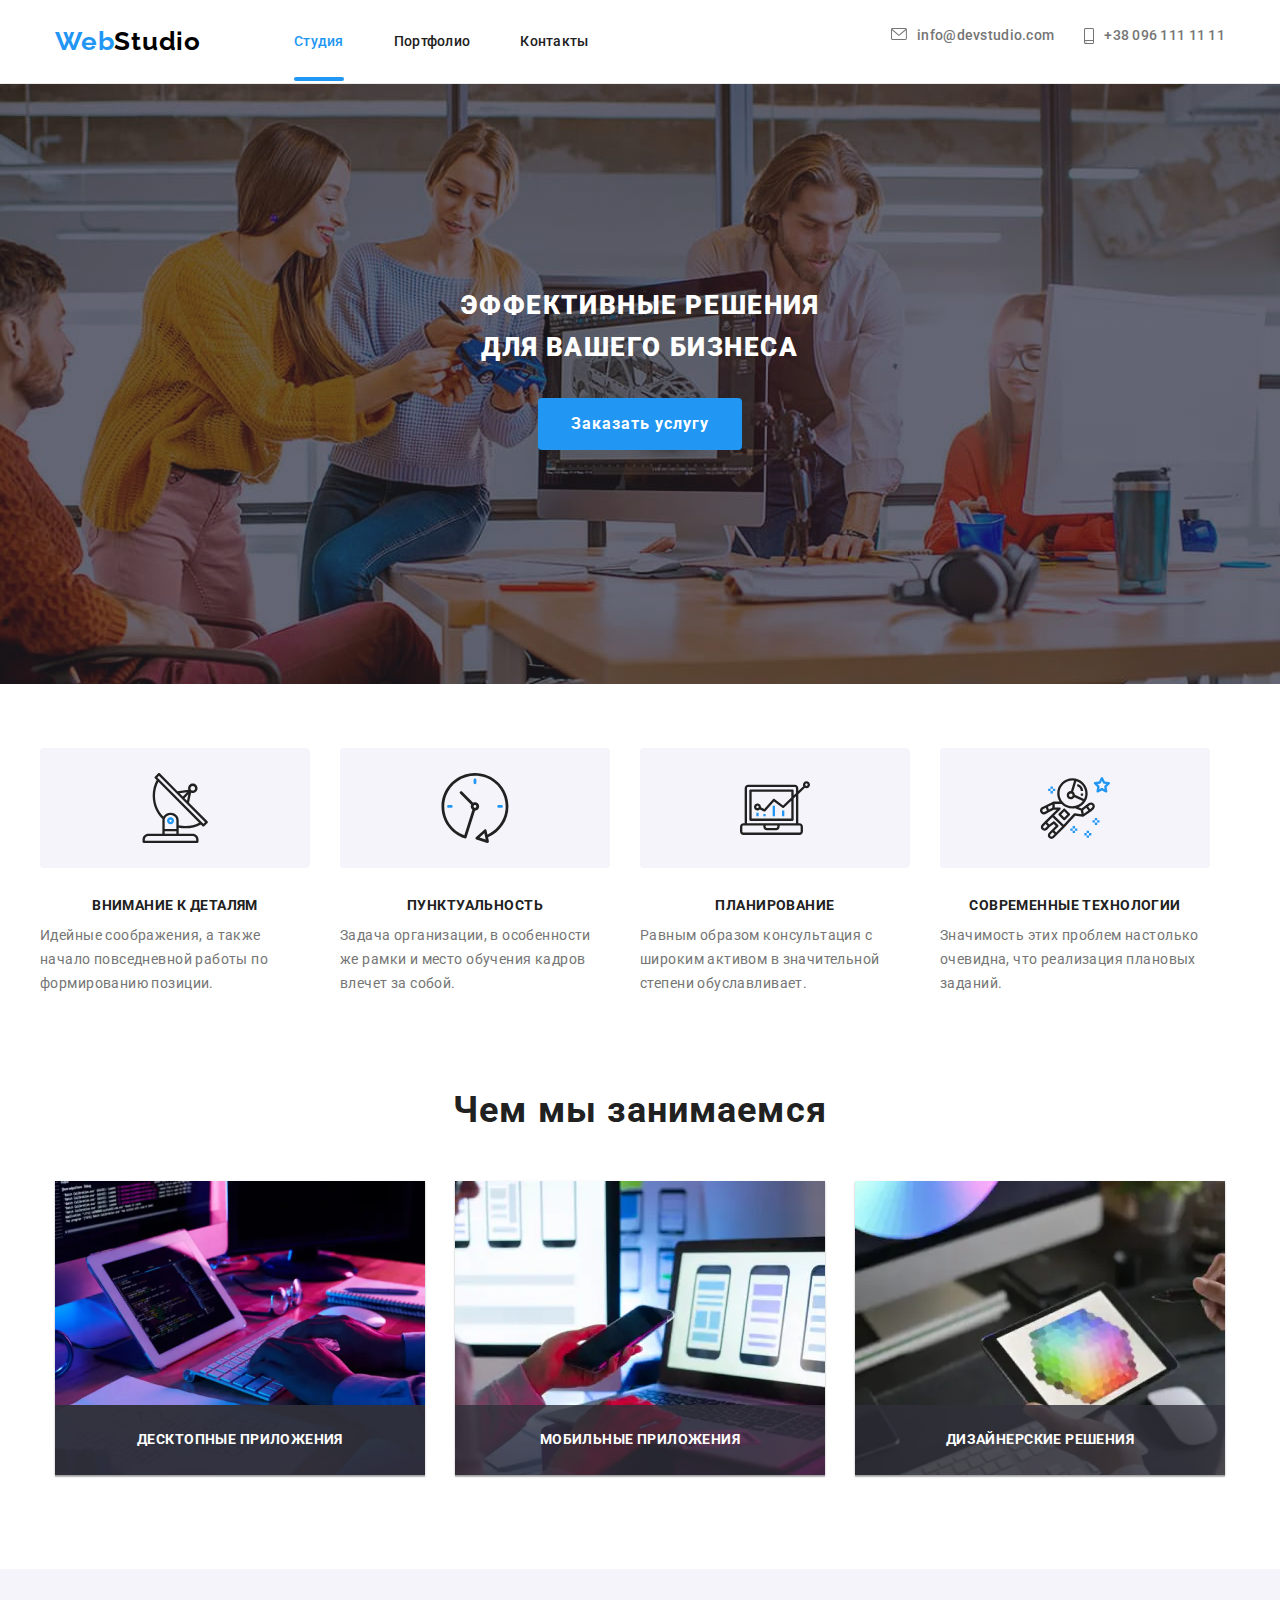
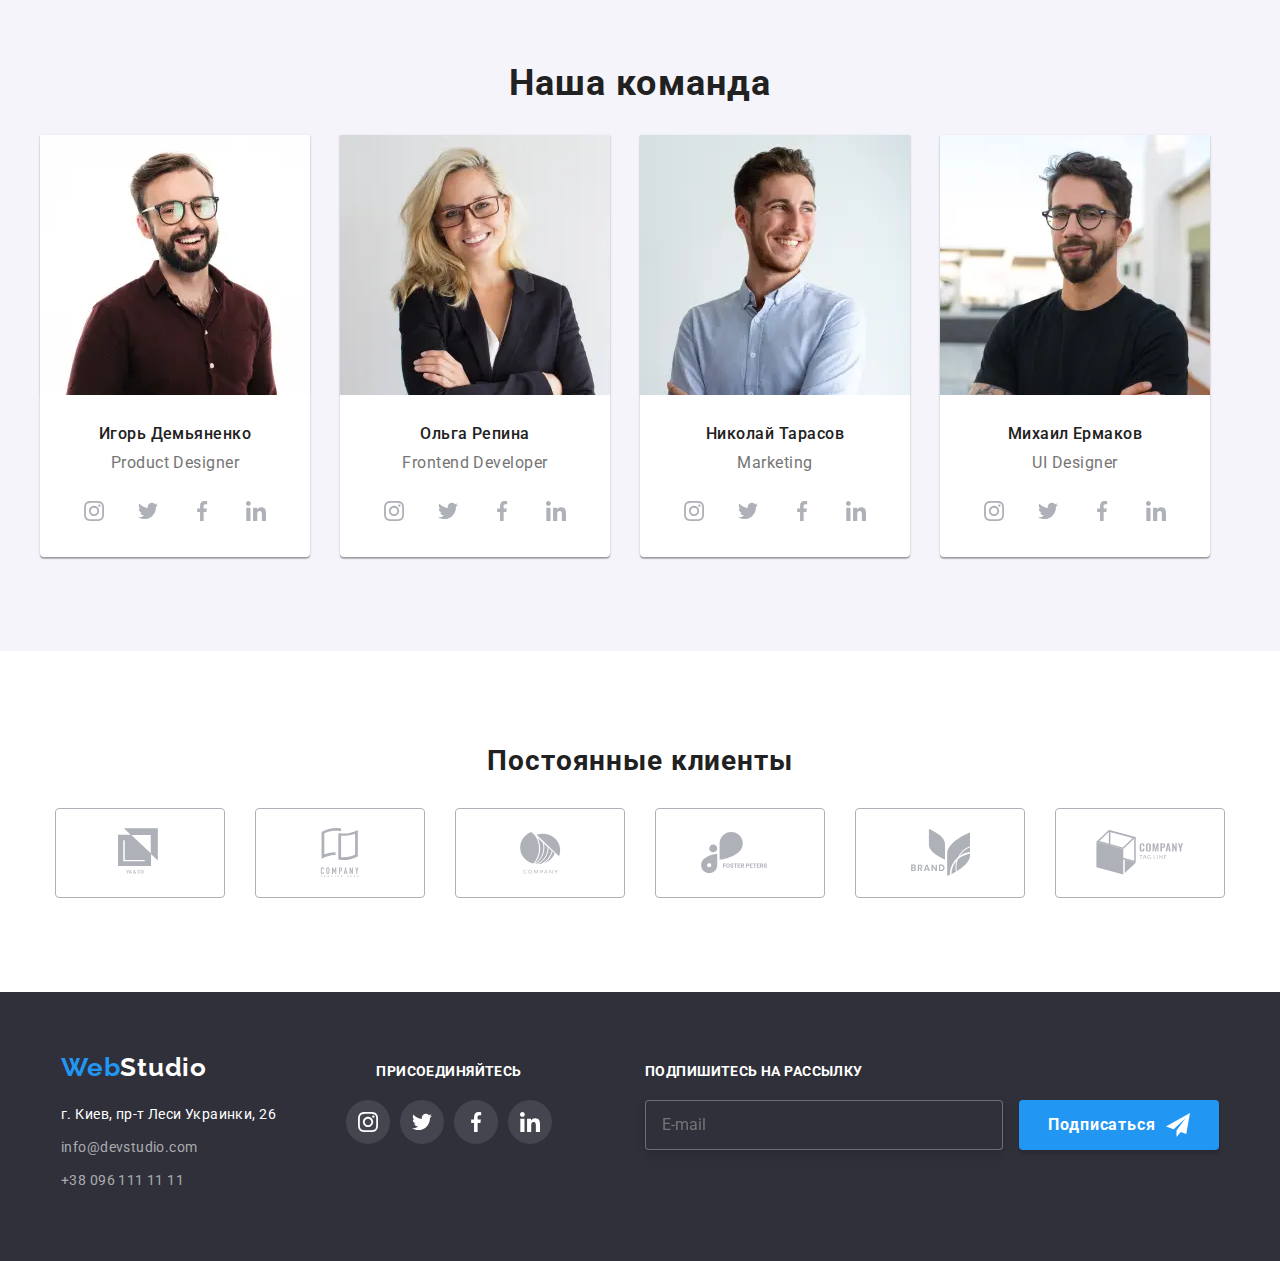
==== commit e5d5fe23: "hw-8" ====
--- a/index.html
+++ b/index.html
@@ -280,7 +280,7 @@
               </div>
               <div class="team__card">
                 <h3 class="team__name">Игорь Демьяненко</h3>
-                <p lang="en" class="team__text">Product</p>
+                <p lang="en" class="team__text">Product Designer</p>
                 <ul class="social__list list">
                   <li class="social__item">
                     <a href="" class="social__link">
--- a/css/main.min.css
+++ b/css/main.min.css
@@ -1,2 +1,2 @@
-.site-nav__list,.contact__list,.mobile-menu__list,.mobile-contact__list,.mobile-social__list,.features__list,.work__list,.team__list,.social__list,.clients__list,.footer__list,.footer-social__list,.portfolio-filtr,.portfolio__list{list-style:none;margin:0;padding:0}.logo,.logo__footer,.site-nav__link,.contact__link,.mobile-menu__link,.mobile-contact__link,.mobile-social__link,.footer__link,.policy__link,.portfolio__link{text-decoration:none}.visually-hidden{position:absolute !important;clip:rect(1px 1px 1px 1px);clip:rect(1px, 1px, 1px, 1px);padding:0 !important;border:0 !important;height:1px !important;width:1px !important;overflow:hidden}.page{background:#fff;font-family:Roboto, sans-serif;color:#212121}h1,h2,h3,h4,h5,h6,p{margin:0}img{display:block;max-width:100%;height:auto;-webkit-box-shadow:0px 1px 3px rgba(0,0,0,0.12),0px 1px 1px rgba(0,0,0,0.14),0px 2px 1px rgba(0,0,0,0.2);box-shadow:0px 1px 3px rgba(0,0,0,0.12),0px 1px 1px rgba(0,0,0,0.14),0px 2px 1px rgba(0,0,0,0.2)}.contanier{padding-left:15px;padding-right:15px;margin:0 auto}.page-header .contanier{display:-webkit-box;display:-ms-flexbox;display:flex;-webkit-box-pack:justify;-ms-flex-pack:justify;justify-content:space-between;-webkit-box-align:center;-ms-flex-align:center;align-items:center}@media screen and (min-width: 480px){.contanier{width:480px;margin:0 auto}}@media screen and (min-width: 768px){.contanier{width:768px}.contanier--flex{display:-webkit-box;display:-ms-flexbox;display:flex;-webkit-box-orient:horizontal;-webkit-box-direction:normal;-ms-flex-direction:row;flex-direction:row;-ms-flex-wrap:wrap;flex-wrap:wrap;-webkit-box-align:baseline;-ms-flex-align:baseline;align-items:baseline;-webkit-box-pack:center;-ms-flex-pack:center;justify-content:center}}@media screen and (min-width: 1200px){.contanier{width:1200px}.contanier--flex{display:-webkit-box;display:-ms-flexbox;display:flex;-webkit-box-align:baseline;-ms-flex-align:baseline;align-items:baseline}}.page-header{border-bottom:1px solid #ececec;min-width:480px}.main-nav{display:block}@media screen and (min-width: 768px){.main-nav{display:-webkit-box;display:-ms-flexbox;display:flex}}.logo{display:block;padding-top:16px;padding-bottom:16px;color:#000000;font-family:Raleway, sans-serif;font-weight:700;font-size:24px;line-height:1.16;letter-spacing:0.03em}.logo:focus{color:#212121}@media screen and (min-width: 768px){.logo{padding-top:26px;padding-bottom:26px;margin-right:88px}}@media screen and (min-width: 1200px){.logo{font-size:26px;line-height:1.19;margin-right:93px}}.logo__color{color:#2196f3}.logo__footer{display:block;margin-bottom:20px;color:#000000;font-family:Raleway, sans-serif;font-weight:700;font-size:26px;line-height:1.19;letter-spacing:0.03em;text-align:center}@media screen and (min-width: 1200px){.logo__footer{text-align:start}}.logo-color__footer{color:#fff}.burger__btn,.mobile-btn__close{display:block;padding:0;border:none;background-color:transparent;cursor:pointer}.burger__icon,.mobile-btn__icon{-webkit-transition:250ms cubic-bezier(0.4, 0, 0.2, 1);transition:250ms cubic-bezier(0.4, 0, 0.2, 1)}.burger__icon:hover,.burger__icon:focus,.mobile-btn__icon:hover,.mobile-btn__icon:focus{fill:#2196f3}.mobile-btn__close{position:absolute;top:10px;right:15px}.site-nav__list{display:none;color:#212121}@media screen and (min-width: 768px){.site-nav__list{display:-webkit-box;display:-ms-flexbox;display:flex;-webkit-box-align:center;-ms-flex-align:center;align-items:center}}.site-nav__item{margin-right:50px}.site-nav__item:last-child{margin-right:0px}.site-nav__link{color:#212121;font-weight:500;font-size:14px;line-height:1.12;letter-spacing:0.02em;-webkit-transition:color 250ms cubic-bezier(0.4, 0, 0.2, 1);transition:color 250ms cubic-bezier(0.4, 0, 0.2, 1)}.site-nav__link:hover,.site-nav__link:focus{color:#2196f3}.site-nav__link--current{color:#2196f3}@media screen and (min-width: 768px){.site-nav__link{position:relative;display:-webkit-box;display:-ms-flexbox;display:flex;padding-top:32px;padding-bottom:32px}.site-nav__link--current::after{content:'';position:absolute;display:block;width:100%;height:4px;left:0;bottom:0;border-radius:2px;background-color:#2196f3}}.contact__list{display:none}@media screen and (min-width: 768px){.contact__list{display:block}}@media screen and (min-width: 1200px){.contact__list{display:-webkit-box;display:-ms-flexbox;display:flex;margin-left:auto}}.contact__item{margin-bottom:10px}.contact__item:last-child{margin-bottom:0px}@media screen and (min-width: 1200px){.contact__item{margin-right:30px}.contact__item:last-child{margin-right:0px}}.contact__link{color:#757575;font-weight:500;font-size:14px;line-height:1.14;letter-spacing:0.02em;-webkit-transition:color 250ms cubic-bezier(0.4, 0, 0.2, 1),fill 250ms cubic-bezier(0.4, 0, 0.2, 1);transition:color 250ms cubic-bezier(0.4, 0, 0.2, 1),fill 250ms cubic-bezier(0.4, 0, 0.2, 1)}.contact__link:hover,.contact__link:focus{color:#2196f3}@media screen and (min-width: 1200px){.contact__link{display:-webkit-box;display:-ms-flexbox;display:flex}}.contact__icon{margin-right:10px}.contact__icon{fill:#757575;-webkit-transition:250ms cubic-bezier(0.4, 0, 0.2, 1);transition:250ms cubic-bezier(0.4, 0, 0.2, 1)}.contact__link:hover .contact__icon,.contact__link:focus .contact__icon{fill:#2196f3}.mobile-menu{position:fixed;top:0;left:50%;width:100%;height:796px;padding:48px 40px;background:#ffffff;-webkit-box-shadow:0px 4px 8px rgba(0,0,0,0.04),0px 2px 4px rgba(0,0,0,0.08),0px 1px 3px rgba(0,0,0,0.16);box-shadow:0px 4px 8px rgba(0,0,0,0.04),0px 2px 4px rgba(0,0,0,0.08),0px 1px 3px rgba(0,0,0,0.16);-webkit-transform:translateX(-50%);transform:translateX(-50%);opacity:0;visibility:hidden;pointer-events:none;z-index:100;overflow-y:scroll}.is-open{opacity:1;visibility:visible;pointer-events:auto}.mobile-menu__item{margin-bottom:32px}.mobile-menu__item:last-child{margin-bottom:0px}.mobile-menu__link{color:#212121;font-weight:500;font-size:40px;line-height:1.17;letter-spacing:0.02em;-webkit-transition:color 250ms cubic-bezier(0.4, 0, 0.2, 1);transition:color 250ms cubic-bezier(0.4, 0, 0.2, 1)}.mobile-menu__link:hover,.mobile-menu__link:focus{color:#2196f3}.mobile-menu__link--current{color:#2196f3}.mobile-contact__list{padding-top:302px}.mobile-contact__item{padding-bottom:32px}.mobile-contact__link{color:#757575;font-weight:500;font-size:24px;line-height:1.16;letter-spacing:0.02em;-webkit-transition:color 250ms cubic-bezier(0.4, 0, 0.2, 1),fill 250ms cubic-bezier(0.4, 0, 0.2, 1);transition:color 250ms cubic-bezier(0.4, 0, 0.2, 1),fill 250ms cubic-bezier(0.4, 0, 0.2, 1)}.mobile-contact__link:hover,.mobile-contact__link:focus{color:#2196f3}.mobile-contact__link--current{color:#2196f3;font-size:34px;line-height:1.17}.mobile-social__item{border-right:1px solid rgba(33,33,33,0.2)}.mobile-social__item:last-child{border-right:none}.mobile-social__list{padding-top:64px;display:-webkit-box;display:-ms-flexbox;display:flex}.mobile-social__link{position:relative;padding-left:10px;padding-right:10px;font-weight:500;font-size:18px;line-height:1.22px;color:#2196f3}@media screen and (min-width: 768px){.mobile-menu,.burger__btn{display:none}}.hero{padding-top:118px;padding-bottom:118px;background:#2f303a;text-align:center;min-width:480px;height:400px;margin-left:auto;margin-right:auto;background-image:-webkit-gradient(linear, left top, right top, from(rgba(47,48,58,0.4)), to(rgba(47,48,58,0.4))),url("../img/hero/hero-mobile.jpg");background-image:linear-gradient(to right, rgba(47,48,58,0.4), rgba(47,48,58,0.4)),url("../img/hero/hero-mobile.jpg");background-position:center;background-size:cover;background-repeat:no-repeat}@media (min-device-pixel-ratio: 2), (-webkit-min-device-pixel-ratio: 2), (min-resolution: 192dpi), (min-resolution: 2dppx){.hero{background-image:-webkit-gradient(linear, left top, right top, from(rgba(47,48,58,0.4)), to(rgba(47,48,58,0.4))),url("../img/hero/hero-mobile@2x.jpg");background-image:linear-gradient(to right, rgba(47,48,58,0.4), rgba(47,48,58,0.4)),url("../img/hero/hero-mobile@2x.jpg")}}@media screen and (min-width: 768px){.hero{background-image:-webkit-gradient(linear, left top, right top, from(rgba(47,48,58,0.4)), to(rgba(47,48,58,0.4))),url("../img/hero/hero-tablet.jpg");background-image:linear-gradient(to right, rgba(47,48,58,0.4), rgba(47,48,58,0.4)),url("../img/hero/hero-tablet.jpg")}}@media screen and (min-width: 768px) and (min-device-pixel-ratio: 2), screen and (min-width: 768px) and (-webkit-min-device-pixel-ratio: 2), screen and (min-width: 768px) and (min-resolution: 192dpi), screen and (min-width: 768px) and (min-resolution: 2dppx){.hero{background-image:-webkit-gradient(linear, left top, right top, from(rgba(47,48,58,0.4)), to(rgba(47,48,58,0.4))),url("../img/hero/hero-tablet@2x.jpg");background-image:linear-gradient(to right, rgba(47,48,58,0.4), rgba(47,48,58,0.4)),url("../img/hero/hero-tablet@2x.jpg")}}@media screen and (min-width: 1200px){.hero{max-width:1600px;padding-top:200px;padding-bottom:200px;height:600px;background-image:-webkit-gradient(linear, left top, right top, from(rgba(47,48,58,0.4)), to(rgba(47,48,58,0.4))),url("../img/hero/hero-desktop.jpg");background-image:linear-gradient(to right, rgba(47,48,58,0.4), rgba(47,48,58,0.4)),url("../img/hero/hero-desktop.jpg")}}@media screen and (min-width: 1200px) and (min-device-pixel-ratio: 2), screen and (min-width: 1200px) and (-webkit-min-device-pixel-ratio: 2), screen and (min-width: 1200px) and (min-resolution: 192dpi), screen and (min-width: 1200px) and (min-resolution: 2dppx){.hero{background-image:-webkit-gradient(linear, left top, right top, from(rgba(47,48,58,0.4)), to(rgba(47,48,58,0.4))),url("../img/hero/hero-desktop@2x.jpg");background-image:linear-gradient(to right, rgba(47,48,58,0.4), rgba(47,48,58,0.4)),url("../img/hero/hero-desktop@2x.jpg")}}.hero__title{margin-left:auto;margin-right:auto;margin-bottom:30px;max-width:360px;color:#fff;-ms-flex-line-pack:center;align-content:center;font-weight:900;font-size:26px;line-height:1.62;text-align:center;letter-spacing:0.06em;text-transform:uppercase;-webkit-transition:background 250ms cubic-bezier(0.4, 0, 0.2, 1);transition:background 250ms cubic-bezier(0.4, 0, 0.2, 1)}.hero__button{padding:10px 32px;min-width:200px;border-radius:4px;border:1px solid transparent;background:#2196f3;color:#fff;font-weight:700;font-size:16px;line-height:1.87;letter-spacing:0.06em;cursor:pointer;-webkit-box-align:center;-ms-flex-align:center;align-items:center}.hero__button:hover,.hero__button:focus{background:#188ce8}.features{padding-top:60px;padding-bottom:60px}@media screen and (min-width: 1200px){.features{padding-top:94px;padding-bottom:0px}}@media screen and (min-width: 768px){.features__list{display:-webkit-box;display:-ms-flexbox;display:flex;-ms-flex-wrap:wrap;flex-wrap:wrap;margin-left:-30px;margin-top:-30px;-webkit-box-pack:center;-ms-flex-pack:center;justify-content:center}}@media screen and (min-width: 1200px){.features__list{padding:0}}.features__item{width:450px;margin-bottom:30px}.features__item:last-child{margin-bottom:0px}@media screen and (min-width: 768px){.features__item{margin-bottom:0px;width:354px;margin-left:30px;margin-top:30px;-ms-flex-preferred-size:calc(100% / 2 - 30px);flex-basis:calc(100% / 2 - 30px)}}@media screen and (min-width: 1200px){.features__item{width:270px;-ms-flex-preferred-size:calc(100% / 4 - 30px);flex-basis:calc(100% / 4 - 30px);margin-top:0}.features__item:first-child{margin-left:0px}}.features__title{margin-bottom:10px;text-transform:uppercase;font-weight:700;font-size:14px;line-height:1.14;letter-spacing:0.03em;text-align:center}.features__text{color:#757575;font-weight:400;font-size:14px;line-height:1.71;letter-spacing:0.03em}.features__icon{display:-webkit-box;display:-ms-flexbox;display:flex;-webkit-box-pack:center;-ms-flex-pack:center;justify-content:center;-webkit-box-align:center;-ms-flex-align:center;align-items:center;height:120px;background-color:#f5f4fa;border-radius:4px;margin-bottom:30px}.work{padding-top:94px;padding-bottom:94px}@media screen and (max-width: 1199px){.work{display:none}}.work__title{margin-bottom:50px;font-weight:700;font-size:36px;line-height:1.16;text-align:center;letter-spacing:0.03em}.work__list{display:-webkit-box;display:-ms-flexbox;display:flex;margin-left:-30px}.work__item{-ms-flex-preferred-size:calc(100% / 3 - 30px);flex-basis:calc(100% / 3 - 30px);margin-left:30px}.work__thumb{position:relative;display:block}.work__card{position:absolute;left:0;bottom:0;width:100%;height:70px;background:rgba(47,48,58,0.8);color:#fff}.work__text{padding-top:27px;padding-bottom:27px;font-weight:700;font-size:14px;line-height:1.14;letter-spacing:0.03em;text-align:center}.team{padding-top:60px;padding-bottom:60px;text-align:center;background:#f5f4fa;min-width:480px}@media screen and (min-width: 768px){.team{min-width:768px}}@media screen and (min-width: 1200px){.team{padding-top:94px;padding-bottom:94px}}.team__title{margin-bottom:30px;font-weight:700;font-size:36px;line-height:1.16;text-align:center;letter-spacing:0.03em}.team__name{margin-bottom:10px;font-weight:500;font-size:16px;line-height:1.18;letter-spacing:0.03em}@media screen and (min-width: 768px){.team__list{display:-webkit-box;display:-ms-flexbox;display:flex;-ms-flex-wrap:wrap;flex-wrap:wrap;margin-left:-30px;margin-top:-30px;-webkit-box-pack:center;-ms-flex-pack:center;justify-content:center}}.team__item{margin-bottom:30px}.team__item:last-child{margin-bottom:0px}@media screen and (min-width: 768px){.team__item{width:354px;margin-top:30px;margin-left:30px;margin-bottom:0px;-ms-flex-preferred-size:calc(100% / 2 - 30px);flex-basis:calc(100% / 2 - 30px)}}@media screen and (min-width: 1200px){.team__item{width:270px;-ms-flex-preferred-size:calc(100% / 4 - 30px);flex-basis:calc(100% / 4 - 30px);margin-left:30px;margin-bottom:0px}.team__item:first-child{margin-left:0px}}.team__text{margin-bottom:16px;color:#757575;font-weight:normal;font-size:16px;line-height:1.18;letter-spacing:0.03em}.team__card{padding-top:30px;padding-bottom:24px;background:#ffffff;-webkit-box-shadow:0px 1px 3px rgba(0,0,0,0.12),0px 1px 1px rgba(0,0,0,0.14),0px 2px 1px rgba(0,0,0,0.2);box-shadow:0px 1px 3px rgba(0,0,0,0.12),0px 1px 1px rgba(0,0,0,0.14),0px 2px 1px rgba(0,0,0,0.2);border-radius:0px 0px 4px 4px}.card-thumb{display:block}.social__list{display:-webkit-box;display:-ms-flexbox;display:flex;-webkit-box-pack:center;-ms-flex-pack:center;justify-content:center}.social__item{margin-right:10px}.social__item:last-child{margin-right:0px}.social__link{display:-webkit-box;display:-ms-flexbox;display:flex;-webkit-box-align:center;-ms-flex-align:center;align-items:center;-webkit-box-pack:center;-ms-flex-pack:center;justify-content:center;width:44px;height:44px;border-radius:50%;-webkit-transition:background-color 250ms cubic-bezier(0.4, 0, 0.2, 1),fill 250ms cubic-bezier(0.4, 0, 0.2, 1);transition:background-color 250ms cubic-bezier(0.4, 0, 0.2, 1),fill 250ms cubic-bezier(0.4, 0, 0.2, 1)}.social__link:hover,.social__link:focus{background-color:#2196f3}.social__icon{fill:#afb1b8;-webkit-transition:fill 250ms cubic-bezier(0.4, 0, 0.2, 1);transition:fill 250ms cubic-bezier(0.4, 0, 0.2, 1)}.social__link:hover .social__icon,.social__link:focus .social__icon{fill:#fff}.clients{padding-top:60px;padding-bottom:60px}@media screen and (min-width: 768px){.clients{min-width:768px}}@media screen and (min-width: 1200px){.clients{padding-top:94px;padding-bottom:94px}}.clients__title{margin-bottom:30px;font-weight:700;font-size:28px;line-height:1.17;text-align:center;letter-spacing:0.03em}.clients__list{display:-webkit-box;display:-ms-flexbox;display:flex;-ms-flex-wrap:wrap;flex-wrap:wrap;margin-left:-30px;margin-top:-30px}@media screen and (min-width: 768px){.clients__list{display:-webkit-box;display:-ms-flexbox;display:flex;-ms-flex-wrap:wrap;flex-wrap:wrap;margin-left:-30px;-webkit-box-pack:center;-ms-flex-pack:center;justify-content:center}}@media screen and (min-width: 1200px){.clients__list{margin-left:-30px}}.clients__item{margin-left:30px;margin-top:30px;-ms-flex-preferred-size:calc(100% / 2 - 30px);flex-basis:calc(100% / 2 - 30px)}@media screen and (min-width: 768px){.clients__item{width:226px;margin-left:30px;-ms-flex-preferred-size:calc(100% / 3 - 30px);flex-basis:calc(100% / 3 - 30px)}}@media screen and (min-width: 1200px){.clients__item{width:170px;-webkit-box-align:center;-ms-flex-align:center;align-items:center;-webkit-box-pack:center;-ms-flex-pack:center;justify-content:center;-ms-flex-preferred-size:calc(100% / 6 - 30px);flex-basis:calc(100% / 6 - 30px);margin-left:30px}}.clients__link{display:-webkit-box;display:-ms-flexbox;display:flex;-webkit-box-align:center;-ms-flex-align:center;align-items:center;-webkit-box-pack:center;-ms-flex-pack:center;justify-content:center;width:210px;height:90px;border:1px solid #afb1b8;-webkit-box-sizing:border-box;box-sizing:border-box;border-radius:4px;-webkit-transition:border 250ms cubic-bezier(0.4, 0, 0.2, 1);transition:border 250ms cubic-bezier(0.4, 0, 0.2, 1)}.clients__link:hover,.clients__link:focus{border:1px solid #2196f3}@media screen and (min-width: 768px){.clients__link{width:226px}}@media screen and (min-width: 1200px){.clients__link{width:170px}}.clients__icon{fill:#afb1b8;-webkit-transition:fill 250ms cubic-bezier(0.4, 0, 0.2, 1);transition:fill 250ms cubic-bezier(0.4, 0, 0.2, 1)}.clients__icon:hover,.clients__icon:focus{fill:#2196f3}.footer{padding-top:60px;padding-bottom:60px;min-width:480px;background:#2f303a}@media screen and (min-width: 768px){.footer{min-width:768px}}.footer__adress{color:#fff;font-weight:400;font-size:14px;line-height:1.71;letter-spacing:0.03em;text-align:center}.address-style{font-style:normal}.footer__link{display:block;padding:0;color:rgba(255,255,255,0.6);font-weight:400;font-size:14px;line-height:1.71;letter-spacing:0.03em;text-align:center}@media screen and (min-width: 1200px){.footer__link{text-align:start}}.footer__link:hover,.footer__link:focus{color:#2196f3}.footer__list{margin-top:9px}.footer__item{margin-bottom:9px}@media screen and (min-width: 768px){.footer-social{margin-left:165px}}@media screen and (min-width: 1200px){.footer-social{margin-left:70px}}.footer-social__title{display:block;margin-top:60px;margin-bottom:20px;font-weight:bold;font-size:14px;line-height:1.14;letter-spacing:0.03em;text-transform:uppercase;text-align:center;color:#fff}@media screen and (min-width: 768px){.footer-social__title{margin-top:0}}.footer-social__list{display:-webkit-box;display:-ms-flexbox;display:flex;-webkit-box-pack:center;-ms-flex-pack:center;justify-content:center}.footer-social__item{margin-right:10px;background-color:rgba(255,255,255,0.1);border-radius:50%}.footer-social__item:last-child{margin-right:0}.footer-social__link{display:-webkit-box;display:-ms-flexbox;display:flex;-webkit-box-align:center;-ms-flex-align:center;align-items:center;-webkit-box-pack:center;-ms-flex-pack:center;justify-content:center;width:44px;height:44px;border-radius:50%;-webkit-transition:background-color 250ms cubic-bezier(0.4, 0, 0.2, 1);transition:background-color 250ms cubic-bezier(0.4, 0, 0.2, 1)}.footer-social__link:hover,.footer-social__link:focus{background-color:#2196f3}.footer-social__icon{fill:#fff}.footer-form{margin-top:60px}@media screen and (min-width: 1200px){.footer-form{margin-top:0;margin-left:93px}}.footer-form__title{margin-bottom:20px;font-weight:700;font-size:14px;line-height:1.14;letter-spacing:0.03em;text-align:center;color:#fff}@media screen and (min-width: 1200px){.footer-form__title{text-align:start}}.footer-form__btn{display:-webkit-box;display:-ms-flexbox;display:flex;-webkit-box-pack:center;-ms-flex-pack:center;justify-content:center;-webkit-box-align:center;-ms-flex-align:center;align-items:center;margin-right:auto;margin-left:auto;height:50px;min-width:200px;border-radius:4px;border:1px solid transparent;font-weight:700;font-size:16px;line-height:1.87;letter-spacing:0.06em;cursor:pointer;background:#2196f3;color:#fff;-webkit-box-shadow:0px 4px 4px rgba(0,0,0,0.15);box-shadow:0px 4px 4px rgba(0,0,0,0.15)}@media screen and (min-width: 1200px){.footer-form__btn{display:-webkit-inline-box;display:-ms-inline-flexbox;display:inline-flex;margin-left:12px}}.footer-form__btn:hover,.footer-form__btn:focus{background:#188ce8}.footer-form__input{width:450px;height:50px;padding:0px 16px;margin-bottom:20px;border:1px solid rgba(255,255,255,0.3);-webkit-box-sizing:border-box;box-sizing:border-box;-webkit-filter:drop-shadow(0px 4px 4px rgba(0,0,0,0.15));filter:drop-shadow(0px 4px 4px rgba(0,0,0,0.15));border-radius:4px;background:#2f303a;color:var(--white-color);-webkit-transition:background 250ms cubic-bezier(0.4, 0, 0.2, 1);transition:background 250ms cubic-bezier(0.4, 0, 0.2, 1)}@media screen and (min-width: 1200px){.footer-form__input{width:358px}}.footer-form__input:focus{border:1px solid #2196f3;-webkit-box-sizing:border-box;box-sizing:border-box;border-radius:4px;outline:none}.footer-form__icon{margin-left:10px;fill:#fff}.backdrop{position:fixed;top:0;left:0;width:100%;height:100%;background-color:rgba(0,0,0,0.2);opacity:1;-webkit-transition:250ms cubic-bezier(0.4, 0, 0.2, 1),-webkit-box-shadow 250ms cubic-bezier(0.4, 0, 0.2, 1);transition:250ms cubic-bezier(0.4, 0, 0.2, 1),-webkit-box-shadow 250ms cubic-bezier(0.4, 0, 0.2, 1);transition:250ms cubic-bezier(0.4, 0, 0.2, 1),box-shadow 250ms cubic-bezier(0.4, 0, 0.2, 1);transition:250ms cubic-bezier(0.4, 0, 0.2, 1),box-shadow 250ms cubic-bezier(0.4, 0, 0.2, 1),-webkit-box-shadow 250ms cubic-bezier(0.4, 0, 0.2, 1);overflow-y:scroll}.backdrop.is-hidden{opacity:0;pointer-events:none}.modal{position:absolute;left:50%;top:50%;-webkit-transform:translate(-50%, -50%);transform:translate(-50%, -50%);min-width:450px;min-height:609px;border-radius:4px;background-color:#fff;-webkit-box-shadow:0px 1px 3px rgba(0,0,0,0.12),0px 1px 1px rgba(0,0,0,0.14),0px 2px 1px rgba(0,0,0,0.2);box-shadow:0px 1px 3px rgba(0,0,0,0.12),0px 1px 1px rgba(0,0,0,0.14),0px 2px 1px rgba(0,0,0,0.2)}.modal__button{position:absolute;top:8px;right:8px;width:30px;height:30px;display:-webkit-box;display:-ms-flexbox;display:flex;-webkit-box-pack:center;-ms-flex-pack:center;justify-content:center;-webkit-box-align:center;-ms-flex-align:center;align-items:center;border:1px solid rgba(0,0,0,0.1);border-radius:50px;cursor:pointer;background-color:#fff}.modal__close{-webkit-transition:250ms cubic-bezier(0.4, 0, 0.2, 1);transition:250ms cubic-bezier(0.4, 0, 0.2, 1)}.modal__button:hover .modal__close{fill:#2196f3}.modal__title{padding-top:40px;padding-left:40px;padding-right:40px;margin-bottom:12px;font-weight:700;font-size:20px;line-height:1.15;text-align:center;letter-spacing:0.03em}.form{width:370px;margin-right:auto;margin-left:auto}@media screen and (min-width: 1200px){.form{width:448px}}.form__group{position:relative;margin-bottom:10px;display:-webkit-box;display:-ms-flexbox;display:flex;-webkit-box-orient:vertical;-webkit-box-direction:normal;-ms-flex-direction:column;flex-direction:column}.form__label{margin-bottom:5px;font-weight:400;font-size:12px;line-height:1.16;letter-spacing:0.01em;color:#757575}.form__input{cursor:pointer;height:40px;margin:0;padding:12px 42px;border-radius:4px;border:1px solid rgba(33,33,33,0.2);-webkit-transition:250ms cubic-bezier(0.4, 0, 0.2, 1);transition:250ms cubic-bezier(0.4, 0, 0.2, 1)}.form__input:focus{border:1px solid #2196f3;-webkit-box-sizing:border-box;box-sizing:border-box;border-radius:4px;outline:none}.form__group:focus-within .form__icon{fill:#2196f3}.form__comment{padding:12px 16px;height:120px;border-radius:4px;border:1px solid rgba(33,33,33,0.2);font-weight:400;font-size:12px;line-height:1.16;letter-spacing:0.01em;resize:none}.form__comment::-webkit-input-placeholder{color:rgba(117,117,117,0.5)}.form__comment:-ms-input-placeholder{color:rgba(117,117,117,0.5)}.form__comment::-ms-input-placeholder{color:rgba(117,117,117,0.5)}.form__comment::placeholder{color:rgba(117,117,117,0.5)}.form__comment:focus{border:1px solid #2196f3;-webkit-box-sizing:border-box;box-sizing:border-box;border-radius:4px;outline:none}.form-checkbox{display:-webkit-box;display:-ms-flexbox;display:flex;-webkit-box-pack:center;-ms-flex-pack:center;justify-content:center;-webkit-box-align:center;-ms-flex-align:center;align-items:center;font-weight:400;font-size:12px;line-height:1.16;letter-spacing:0.01em;color:#757575}.check{position:absolute !important;clip:rect(1px 1px 1px 1px);clip:rect(1px, 1px, 1px, 1px);padding:0 !important;border:0 !important;height:1px !important;width:1px !important;overflow:hidden}.check__icon{display:inline-block;vertical-align:text-bottom;width:16px;height:15px;margin-right:6px;border:2px solid #212121;border-radius:4px}.check:checked+.check__icon{border-color:#2196f3;background-color:#2196f3;background-image:url(../img/icon_check.svg);background-size:contain;background-origin:border-box}.form-btn{display:block;margin-top:30px;margin-left:auto;margin-right:auto;padding:10px 55px;min-width:200px;border-radius:4px;border:1px solid transparent;font-weight:700;font-size:16px;line-height:1.87;letter-spacing:0.06em;cursor:pointer;-webkit-box-align:center;-ms-flex-align:center;align-items:center;background:#2196f3;color:#fff;-webkit-box-shadow:0px 4px 4px rgba(0,0,0,0.15);box-shadow:0px 4px 4px rgba(0,0,0,0.15);-webkit-transition:250ms cubic-bezier(0.4, 0, 0.2, 1);transition:250ms cubic-bezier(0.4, 0, 0.2, 1)}.form-btn:hover,.form-btn:focus{background:#2196f3}.policy__link{font-weight:400;font-size:12px;line-height:1.71;letter-spacing:0.03em;color:#2196f3;border-bottom:1px solid #2196f3}.form__icon{position:absolute;top:50%;left:20px;-webkit-transform:translatex(-50%);transform:translatex(-50%);-webkit-transition:250ms cubic-bezier(0.4, 0, 0.2, 1);transition:250ms cubic-bezier(0.4, 0, 0.2, 1)}.portfolio{padding-top:60px;padding-bottom:60px}@media screen and (min-width: 1200px){.portfolio{padding-top:94px;padding-bottom:94px}}.portfolio-filtr{display:-webkit-box;display:-ms-flexbox;display:flex;-ms-flex-wrap:wrap;flex-wrap:wrap;margin-bottom:40px}@media screen and (min-width: 768px){.portfolio-filtr{margin-bottom:30px;-webkit-box-pack:center;-ms-flex-pack:center;justify-content:center}}@media screen and (min-width: 1200px){.portfolio-filtr{margin-bottom:50px}}.portfolio-filtr__item{margin-right:8px;margin-bottom:15px}.portfolio-filtr__item:last-child{margin-right:0;margin-bottom:0}@media screen and (min-width: 768px){.portfolio-filtr__item{margin-bottom:0px}}.portfolio__btn{border-radius:4px;border:1px solid transparent;padding:6px 22px;background:#f5f4fa;font-weight:500;font-size:16px;line-height:1.62;letter-spacing:0.03em;cursor:pointer;-webkit-transition:250ms cubic-bezier(0.4, 0, 0.2, 1),color 250ms cubic-bezier(0.4, 0, 0.2, 1),-webkit-box-shadow 250ms cubic-bezier(0.4, 0, 0.2, 1);transition:250ms cubic-bezier(0.4, 0, 0.2, 1),color 250ms cubic-bezier(0.4, 0, 0.2, 1),-webkit-box-shadow 250ms cubic-bezier(0.4, 0, 0.2, 1);transition:250ms cubic-bezier(0.4, 0, 0.2, 1),color 250ms cubic-bezier(0.4, 0, 0.2, 1),box-shadow 250ms cubic-bezier(0.4, 0, 0.2, 1);transition:250ms cubic-bezier(0.4, 0, 0.2, 1),color 250ms cubic-bezier(0.4, 0, 0.2, 1),box-shadow 250ms cubic-bezier(0.4, 0, 0.2, 1),-webkit-box-shadow 250ms cubic-bezier(0.4, 0, 0.2, 1)}.portfolio__btn:hover,.portfolio__btn:focus{background:#2196f3;color:#fff;-webkit-box-shadow:0px 3px 1px rgba(0,0,0,0.1),0px 1px 2px rgba(0,0,0,0.08),0px 2px 2px rgba(0,0,0,0.12);box-shadow:0px 3px 1px rgba(0,0,0,0.1),0px 1px 2px rgba(0,0,0,0.08),0px 2px 2px rgba(0,0,0,0.12)}@media screen and (min-width: 768px){.portfolio__list{display:-webkit-box;display:-ms-flexbox;display:flex;-ms-flex-wrap:wrap;flex-wrap:wrap;margin-left:-30px;margin-top:-30px}}.portfolio__item{display:-webkit-box;display:-ms-flexbox;display:flex;margin-bottom:30px}.portfolio__item:last-child{margin-bottom:0px}@media screen and (min-width: 768px){.portfolio__item{margin-bottom:0;margin-left:30px;margin-top:30px;-ms-flex-preferred-size:calc(100% / 2 - 30px);flex-basis:calc(100% / 2 - 30px)}}@media screen and (min-width: 1200px){.portfolio__item{-ms-flex-preferred-size:calc(100% / 3 - 30px);flex-basis:calc(100% / 3 - 30px);margin-left:30px;margin-top:30px}}.portfolio__link{display:block;color:#212121;display:-webkit-box;display:-ms-flexbox;display:flex;-webkit-box-orient:vertical;-webkit-box-direction:normal;-ms-flex-direction:column;flex-direction:column;-webkit-transition:-webkit-box-shadow 250ms cubic-bezier(0.4, 0, 0.2, 1);transition:-webkit-box-shadow 250ms cubic-bezier(0.4, 0, 0.2, 1);transition:box-shadow 250ms cubic-bezier(0.4, 0, 0.2, 1);transition:box-shadow 250ms cubic-bezier(0.4, 0, 0.2, 1), -webkit-box-shadow 250ms cubic-bezier(0.4, 0, 0.2, 1)}.portfolio__link:hover,.portfolio__link:focus{-webkit-box-sizing:border-box;box-sizing:border-box;-webkit-box-shadow:0px 1px 1px rgba(0,0,0,0.12),0px 4px 4px rgba(0,0,0,0.06),1px 4px 6px rgba(0,0,0,0.16);box-shadow:0px 1px 1px rgba(0,0,0,0.12),0px 4px 4px rgba(0,0,0,0.06),1px 4px 6px rgba(0,0,0,0.16)}.portfolio__text{color:#757575;font-weight:400;font-size:16px;line-height:1.87;letter-spacing:0.03em}.portfolio__title{margin-bottom:4px;font-weight:700;font-size:18px;line-height:2;letter-spacing:0.06em}.portfolio__card{padding:20px 24px 20px 24px;border:1px solid #eeeeee;border-top:none;-webkit-box-flex:1;-ms-flex-positive:1;flex-grow:1}.portfolio__thumb{position:relative;overflow:hidden}.portfolio__overlay{position:absolute;right:0;bottom:0;pointer-events:none;height:294px;width:100%;padding:63px 24px;font-weight:400;font-size:18px;line-height:1.55;letter-spacing:0.03em;color:#fff;background-color:rgba(33,150,243,0.9);-webkit-transform:translateY(100%);transform:translateY(100%);-webkit-transition:250ms cubic-bezier(0.4, 0, 0.2, 1);transition:250ms cubic-bezier(0.4, 0, 0.2, 1)}.portfolio__link:hover .portfolio__overlay,.portfolio__link:focus .portfolio__overlay{-webkit-transform:translateY(0);transform:translateY(0);-webkit-transition:250ms cubic-bezier(0.4, 0, 0.2, 1);transition:250ms cubic-bezier(0.4, 0, 0.2, 1)}
+.site-nav__list,.contact__list,.mobile-menu__list,.mobile-contact__list,.mobile-social__list,.features__list,.work__list,.team__list,.social__list,.clients__list,.footer__list,.footer-social__list,.portfolio-filtr,.portfolio__list{list-style:none;margin:0;padding:0}.logo,.logo__footer,.site-nav__link,.contact__link,.mobile-menu__link,.mobile-contact__link,.mobile-social__link,.footer__link,.policy__link,.portfolio__link{text-decoration:none}.visually-hidden{position:absolute !important;clip:rect(1px 1px 1px 1px);clip:rect(1px, 1px, 1px, 1px);padding:0 !important;border:0 !important;height:1px !important;width:1px !important;overflow:hidden}.page{background:#fff;font-family:Roboto, sans-serif;color:#212121}h1,h2,h3,h4,h5,h6,p{margin:0}img{display:block;max-width:100%;height:auto;-webkit-box-shadow:0px 1px 3px rgba(0,0,0,0.12),0px 1px 1px rgba(0,0,0,0.14),0px 2px 1px rgba(0,0,0,0.2);box-shadow:0px 1px 3px rgba(0,0,0,0.12),0px 1px 1px rgba(0,0,0,0.14),0px 2px 1px rgba(0,0,0,0.2)}.contanier{padding-left:15px;padding-right:15px;margin:0 auto}.page-header .contanier{display:-webkit-box;display:-ms-flexbox;display:flex;-webkit-box-pack:justify;-ms-flex-pack:justify;justify-content:space-between;-webkit-box-align:center;-ms-flex-align:center;align-items:center}@media screen and (max-width: 480px){.contanier{width:480px;margin:0 auto}}@media screen and (min-width: 768px){.contanier{width:768px}.contanier--flex{display:-webkit-box;display:-ms-flexbox;display:flex;-webkit-box-orient:horizontal;-webkit-box-direction:normal;-ms-flex-direction:row;flex-direction:row;-ms-flex-wrap:wrap;flex-wrap:wrap;-webkit-box-align:baseline;-ms-flex-align:baseline;align-items:baseline;-webkit-box-pack:center;-ms-flex-pack:center;justify-content:center}}@media screen and (min-width: 1200px){.contanier{width:1200px}.contanier--flex{display:-webkit-box;display:-ms-flexbox;display:flex;-webkit-box-align:baseline;-ms-flex-align:baseline;align-items:baseline}}.page-header{border-bottom:1px solid #ececec;min-width:480px}.main-nav{display:block}@media screen and (min-width: 768px){.main-nav{display:-webkit-box;display:-ms-flexbox;display:flex}}.logo{display:block;padding-top:16px;padding-bottom:16px;color:#000000;font-family:Raleway, sans-serif;font-weight:700;font-size:24px;line-height:1.16;letter-spacing:0.03em}.logo:focus{color:#212121}@media screen and (min-width: 768px){.logo{padding-top:26px;padding-bottom:26px;margin-right:88px}}@media screen and (min-width: 1200px){.logo{font-size:26px;line-height:1.19;margin-right:93px}}.logo__color{color:#2196f3}.logo__footer{display:block;margin-bottom:20px;color:#000000;font-family:Raleway, sans-serif;font-weight:700;font-size:26px;line-height:1.19;letter-spacing:0.03em;text-align:center}@media screen and (min-width: 1200px){.logo__footer{text-align:start}}.logo-color__footer{color:#fff}.burger__btn,.mobile-btn__close{display:block;padding:0;border:none;background-color:transparent;cursor:pointer}.burger__icon,.mobile-btn__icon{-webkit-transition:250ms cubic-bezier(0.4, 0, 0.2, 1);transition:250ms cubic-bezier(0.4, 0, 0.2, 1)}.burger__icon:hover,.burger__icon:focus,.mobile-btn__icon:hover,.mobile-btn__icon:focus{fill:#2196f3}.mobile-btn__close{position:absolute;top:10px;right:15px}.site-nav__list{display:none;color:#212121}@media screen and (min-width: 768px){.site-nav__list{display:-webkit-box;display:-ms-flexbox;display:flex;-webkit-box-align:center;-ms-flex-align:center;align-items:center}}.site-nav__item{margin-right:50px}.site-nav__item:last-child{margin-right:0px}.site-nav__link{color:#212121;font-weight:500;font-size:14px;line-height:1.12;letter-spacing:0.02em;-webkit-transition:color 250ms cubic-bezier(0.4, 0, 0.2, 1);transition:color 250ms cubic-bezier(0.4, 0, 0.2, 1)}.site-nav__link:hover,.site-nav__link:focus{color:#2196f3}.site-nav__link--current{color:#2196f3}@media screen and (min-width: 768px){.site-nav__link{position:relative;display:-webkit-box;display:-ms-flexbox;display:flex;padding-top:32px;padding-bottom:32px}.site-nav__link--current::after{content:'';position:absolute;display:block;width:100%;height:4px;left:0;bottom:0;border-radius:2px;background-color:#2196f3}}.contact__list{display:none}@media screen and (min-width: 768px){.contact__list{display:block}}@media screen and (min-width: 1200px){.contact__list{display:-webkit-box;display:-ms-flexbox;display:flex;margin-left:auto}}.contact__item{margin-bottom:10px}.contact__item:last-child{margin-bottom:0px}@media screen and (min-width: 1200px){.contact__item{margin-right:30px}.contact__item:last-child{margin-right:0px}}.contact__link{color:#757575;font-weight:500;font-size:14px;line-height:1.14;letter-spacing:0.02em;-webkit-transition:color 250ms cubic-bezier(0.4, 0, 0.2, 1),fill 250ms cubic-bezier(0.4, 0, 0.2, 1);transition:color 250ms cubic-bezier(0.4, 0, 0.2, 1),fill 250ms cubic-bezier(0.4, 0, 0.2, 1)}.contact__link:hover,.contact__link:focus{color:#2196f3}@media screen and (min-width: 1200px){.contact__link{display:-webkit-box;display:-ms-flexbox;display:flex}}.contact__icon{margin-right:10px}.contact__icon{fill:#757575;-webkit-transition:250ms cubic-bezier(0.4, 0, 0.2, 1);transition:250ms cubic-bezier(0.4, 0, 0.2, 1)}.contact__link:hover .contact__icon,.contact__link:focus .contact__icon{fill:#2196f3}.mobile-menu{position:fixed;top:0;left:50%;width:100%;height:796px;padding:48px 40px;background:#ffffff;-webkit-box-shadow:0px 4px 8px rgba(0,0,0,0.04),0px 2px 4px rgba(0,0,0,0.08),0px 1px 3px rgba(0,0,0,0.16);box-shadow:0px 4px 8px rgba(0,0,0,0.04),0px 2px 4px rgba(0,0,0,0.08),0px 1px 3px rgba(0,0,0,0.16);-webkit-transform:translateX(-50%);transform:translateX(-50%);opacity:0;visibility:hidden;pointer-events:none;z-index:100;overflow-y:scroll}.is-open{opacity:1;visibility:visible;pointer-events:auto}.mobile-menu__item{margin-bottom:32px}.mobile-menu__item:last-child{margin-bottom:0px}.mobile-menu__link{color:#212121;font-weight:500;font-size:40px;line-height:1.17;letter-spacing:0.02em;-webkit-transition:color 250ms cubic-bezier(0.4, 0, 0.2, 1);transition:color 250ms cubic-bezier(0.4, 0, 0.2, 1)}.mobile-menu__link:hover,.mobile-menu__link:focus{color:#2196f3}.mobile-menu__link--current{color:#2196f3}.mobile-contact__list{padding-top:302px}.mobile-contact__item{padding-bottom:32px}.mobile-contact__link{color:#757575;font-weight:500;font-size:24px;line-height:1.16;letter-spacing:0.02em;-webkit-transition:color 250ms cubic-bezier(0.4, 0, 0.2, 1),fill 250ms cubic-bezier(0.4, 0, 0.2, 1);transition:color 250ms cubic-bezier(0.4, 0, 0.2, 1),fill 250ms cubic-bezier(0.4, 0, 0.2, 1)}.mobile-contact__link:hover,.mobile-contact__link:focus{color:#2196f3}.mobile-contact__link--current{color:#2196f3;font-size:34px;line-height:1.17}.mobile-social__item{border-right:1px solid rgba(33,33,33,0.2)}.mobile-social__item:last-child{border-right:none}.mobile-social__list{padding-top:64px;display:-webkit-box;display:-ms-flexbox;display:flex}.mobile-social__link{position:relative;padding-left:10px;padding-right:10px;font-weight:500;font-size:18px;line-height:1.22px;color:#2196f3}@media screen and (min-width: 768px){.mobile-menu,.burger__btn{display:none}}.hero{padding-top:118px;padding-bottom:118px;background:#2f303a;text-align:center;min-width:480px;height:400px;margin-left:auto;margin-right:auto;background-image:-webkit-gradient(linear, left top, right top, from(rgba(47,48,58,0.4)), to(rgba(47,48,58,0.4))),url("../img/hero/hero-mobile.jpg");background-image:linear-gradient(to right, rgba(47,48,58,0.4), rgba(47,48,58,0.4)),url("../img/hero/hero-mobile.jpg");background-position:center;background-size:cover;background-repeat:no-repeat}@media (min-device-pixel-ratio: 2), (-webkit-min-device-pixel-ratio: 2), (min-resolution: 192dpi), (min-resolution: 2dppx){.hero{background-image:-webkit-gradient(linear, left top, right top, from(rgba(47,48,58,0.4)), to(rgba(47,48,58,0.4))),url("../img/hero/hero-mobile@2x.jpg");background-image:linear-gradient(to right, rgba(47,48,58,0.4), rgba(47,48,58,0.4)),url("../img/hero/hero-mobile@2x.jpg")}}@media screen and (min-width: 768px){.hero{background-image:-webkit-gradient(linear, left top, right top, from(rgba(47,48,58,0.4)), to(rgba(47,48,58,0.4))),url("../img/hero/hero-tablet.jpg");background-image:linear-gradient(to right, rgba(47,48,58,0.4), rgba(47,48,58,0.4)),url("../img/hero/hero-tablet.jpg")}}@media screen and (min-width: 768px) and (min-device-pixel-ratio: 2), screen and (min-width: 768px) and (-webkit-min-device-pixel-ratio: 2), screen and (min-width: 768px) and (min-resolution: 192dpi), screen and (min-width: 768px) and (min-resolution: 2dppx){.hero{background-image:-webkit-gradient(linear, left top, right top, from(rgba(47,48,58,0.4)), to(rgba(47,48,58,0.4))),url("../img/hero/hero-tablet@2x.jpg");background-image:linear-gradient(to right, rgba(47,48,58,0.4), rgba(47,48,58,0.4)),url("../img/hero/hero-tablet@2x.jpg")}}@media screen and (min-width: 1200px){.hero{max-width:1600px;padding-top:200px;padding-bottom:200px;height:600px;background-image:-webkit-gradient(linear, left top, right top, from(rgba(47,48,58,0.4)), to(rgba(47,48,58,0.4))),url("../img/hero/hero-desktop.jpg");background-image:linear-gradient(to right, rgba(47,48,58,0.4), rgba(47,48,58,0.4)),url("../img/hero/hero-desktop.jpg")}}@media screen and (min-width: 1200px) and (min-device-pixel-ratio: 2), screen and (min-width: 1200px) and (-webkit-min-device-pixel-ratio: 2), screen and (min-width: 1200px) and (min-resolution: 192dpi), screen and (min-width: 1200px) and (min-resolution: 2dppx){.hero{background-image:-webkit-gradient(linear, left top, right top, from(rgba(47,48,58,0.4)), to(rgba(47,48,58,0.4))),url("../img/hero/hero-desktop@2x.jpg");background-image:linear-gradient(to right, rgba(47,48,58,0.4), rgba(47,48,58,0.4)),url("../img/hero/hero-desktop@2x.jpg")}}.hero__title{margin-left:auto;margin-right:auto;margin-bottom:30px;max-width:360px;color:#fff;-ms-flex-line-pack:center;align-content:center;font-weight:900;font-size:26px;line-height:1.62;text-align:center;letter-spacing:0.06em;text-transform:uppercase;-webkit-transition:background 250ms cubic-bezier(0.4, 0, 0.2, 1);transition:background 250ms cubic-bezier(0.4, 0, 0.2, 1)}.hero__button{padding:10px 32px;min-width:200px;border-radius:4px;border:1px solid transparent;background:#2196f3;color:#fff;font-weight:700;font-size:16px;line-height:1.87;letter-spacing:0.06em;cursor:pointer;-webkit-box-align:center;-ms-flex-align:center;align-items:center}.hero__button:hover,.hero__button:focus{background:#188ce8}.features{padding-top:60px;padding-bottom:60px}@media screen and (min-width: 1200px){.features{padding-top:94px;padding-bottom:0px}}@media screen and (min-width: 768px){.features__list{display:-webkit-box;display:-ms-flexbox;display:flex;-ms-flex-wrap:wrap;flex-wrap:wrap;margin-left:-30px;margin-top:-30px;-webkit-box-pack:center;-ms-flex-pack:center;justify-content:center}}@media screen and (min-width: 1200px){.features__list{padding:0}}.features__item{width:450px;margin-bottom:30px}.features__item:last-child{margin-bottom:0px}@media screen and (min-width: 768px){.features__item{margin-bottom:0px;width:354px;margin-left:30px;margin-top:30px;-ms-flex-preferred-size:calc(100% / 2 - 30px);flex-basis:calc(100% / 2 - 30px)}}@media screen and (min-width: 1200px){.features__item{width:270px;-ms-flex-preferred-size:calc(100% / 4 - 30px);flex-basis:calc(100% / 4 - 30px);margin-top:0}.features__item:first-child{margin-left:0px}}.features__title{margin-bottom:10px;text-transform:uppercase;font-weight:700;font-size:14px;line-height:1.14;letter-spacing:0.03em;text-align:center}.features__text{color:#757575;font-weight:400;font-size:14px;line-height:1.71;letter-spacing:0.03em}.features__icon{display:-webkit-box;display:-ms-flexbox;display:flex;-webkit-box-pack:center;-ms-flex-pack:center;justify-content:center;-webkit-box-align:center;-ms-flex-align:center;align-items:center;height:120px;background-color:#f5f4fa;border-radius:4px;margin-bottom:30px}.work{padding-top:94px;padding-bottom:94px}@media screen and (max-width: 1199px){.work{display:none}}.work__title{margin-bottom:50px;font-weight:700;font-size:36px;line-height:1.16;text-align:center;letter-spacing:0.03em}.work__list{display:-webkit-box;display:-ms-flexbox;display:flex;margin-left:-30px}.work__item{-ms-flex-preferred-size:calc(100% / 3 - 30px);flex-basis:calc(100% / 3 - 30px);margin-left:30px}.work__thumb{position:relative;display:block}.work__card{position:absolute;left:0;bottom:0;width:100%;height:70px;background:rgba(47,48,58,0.8);color:#fff}.work__text{padding-top:27px;padding-bottom:27px;font-weight:700;font-size:14px;line-height:1.14;letter-spacing:0.03em;text-align:center}.team{padding-top:60px;padding-bottom:60px;text-align:center;background:#f5f4fa;min-width:480px}@media screen and (min-width: 768px){.team{min-width:768px}}@media screen and (min-width: 1200px){.team{padding-top:94px;padding-bottom:94px}}.team__title{margin-bottom:30px;font-weight:700;font-size:36px;line-height:1.16;text-align:center;letter-spacing:0.03em}.team__name{margin-bottom:10px;font-weight:500;font-size:16px;line-height:1.18;letter-spacing:0.03em}@media screen and (min-width: 768px){.team__list{display:-webkit-box;display:-ms-flexbox;display:flex;-ms-flex-wrap:wrap;flex-wrap:wrap;margin-left:-30px;margin-top:-30px;-webkit-box-pack:center;-ms-flex-pack:center;justify-content:center}}.team__item{margin-bottom:30px}.team__item:last-child{margin-bottom:0px}@media screen and (min-width: 768px){.team__item{width:354px;margin-top:30px;margin-left:30px;margin-bottom:0px;-ms-flex-preferred-size:calc(100% / 2 - 30px);flex-basis:calc(100% / 2 - 30px)}}@media screen and (min-width: 1200px){.team__item{width:270px;-ms-flex-preferred-size:calc(100% / 4 - 30px);flex-basis:calc(100% / 4 - 30px);margin-left:30px;margin-bottom:0px}.team__item:first-child{margin-left:0px}}.team__text{margin-bottom:16px;color:#757575;font-weight:normal;font-size:16px;line-height:1.18;letter-spacing:0.03em}.team__card{padding-top:30px;padding-bottom:24px;background:#ffffff;-webkit-box-shadow:0px 1px 3px rgba(0,0,0,0.12),0px 1px 1px rgba(0,0,0,0.14),0px 2px 1px rgba(0,0,0,0.2);box-shadow:0px 1px 3px rgba(0,0,0,0.12),0px 1px 1px rgba(0,0,0,0.14),0px 2px 1px rgba(0,0,0,0.2);border-radius:0px 0px 4px 4px}.card-thumb{display:block}.social__list{display:-webkit-box;display:-ms-flexbox;display:flex;-webkit-box-pack:center;-ms-flex-pack:center;justify-content:center}.social__item{margin-right:10px}.social__item:last-child{margin-right:0px}.social__link{display:-webkit-box;display:-ms-flexbox;display:flex;-webkit-box-align:center;-ms-flex-align:center;align-items:center;-webkit-box-pack:center;-ms-flex-pack:center;justify-content:center;width:44px;height:44px;border-radius:50%;-webkit-transition:background-color 250ms cubic-bezier(0.4, 0, 0.2, 1),fill 250ms cubic-bezier(0.4, 0, 0.2, 1);transition:background-color 250ms cubic-bezier(0.4, 0, 0.2, 1),fill 250ms cubic-bezier(0.4, 0, 0.2, 1)}.social__link:hover,.social__link:focus{background-color:#2196f3}.social__icon{fill:#afb1b8;-webkit-transition:fill 250ms cubic-bezier(0.4, 0, 0.2, 1);transition:fill 250ms cubic-bezier(0.4, 0, 0.2, 1)}.social__link:hover .social__icon,.social__link:focus .social__icon{fill:#fff}.clients{padding-top:60px;padding-bottom:60px}@media screen and (min-width: 768px){.clients{min-width:768px}}@media screen and (min-width: 1200px){.clients{padding-top:94px;padding-bottom:94px}}.clients__title{margin-bottom:30px;font-weight:700;font-size:28px;line-height:1.17;text-align:center;letter-spacing:0.03em}.clients__list{display:-webkit-box;display:-ms-flexbox;display:flex;-ms-flex-wrap:wrap;flex-wrap:wrap;margin-left:-30px;margin-top:-30px}@media screen and (min-width: 768px){.clients__list{display:-webkit-box;display:-ms-flexbox;display:flex;-ms-flex-wrap:wrap;flex-wrap:wrap;margin-left:-30px;-webkit-box-pack:center;-ms-flex-pack:center;justify-content:center}}@media screen and (min-width: 1200px){.clients__list{margin-left:-30px}}.clients__item{margin-left:30px;margin-top:30px;-ms-flex-preferred-size:calc(100% / 2 - 30px);flex-basis:calc(100% / 2 - 30px)}@media screen and (min-width: 768px){.clients__item{width:226px;margin-left:30px;-ms-flex-preferred-size:calc(100% / 3 - 30px);flex-basis:calc(100% / 3 - 30px)}}@media screen and (min-width: 1200px){.clients__item{width:170px;-webkit-box-align:center;-ms-flex-align:center;align-items:center;-webkit-box-pack:center;-ms-flex-pack:center;justify-content:center;-ms-flex-preferred-size:calc(100% / 6 - 30px);flex-basis:calc(100% / 6 - 30px);margin-left:30px}}.clients__link{display:-webkit-box;display:-ms-flexbox;display:flex;-webkit-box-align:center;-ms-flex-align:center;align-items:center;-webkit-box-pack:center;-ms-flex-pack:center;justify-content:center;width:210px;height:90px;border:1px solid #afb1b8;-webkit-box-sizing:border-box;box-sizing:border-box;border-radius:4px;-webkit-transition:border 250ms cubic-bezier(0.4, 0, 0.2, 1);transition:border 250ms cubic-bezier(0.4, 0, 0.2, 1)}.clients__link:hover,.clients__link:focus{border:1px solid #2196f3}@media screen and (min-width: 768px){.clients__link{width:226px}}@media screen and (min-width: 1200px){.clients__link{width:170px}}.clients__icon{fill:#afb1b8;-webkit-transition:fill 250ms cubic-bezier(0.4, 0, 0.2, 1);transition:fill 250ms cubic-bezier(0.4, 0, 0.2, 1)}.clients__icon:hover,.clients__icon:focus{fill:#2196f3}.footer{padding-top:60px;padding-bottom:60px;min-width:480px;background:#2f303a}@media screen and (min-width: 768px){.footer{min-width:768px}}.footer__adress{color:#fff;font-weight:400;font-size:14px;line-height:1.71;letter-spacing:0.03em;text-align:center}.address-style{font-style:normal}.footer__link{display:block;padding:0;color:rgba(255,255,255,0.6);font-weight:400;font-size:14px;line-height:1.71;letter-spacing:0.03em;text-align:center}@media screen and (min-width: 1200px){.footer__link{text-align:start}}.footer__link:hover,.footer__link:focus{color:#2196f3}.footer__list{margin-top:9px}.footer__item{margin-bottom:9px}@media screen and (min-width: 768px){.footer-social{margin-left:165px}}@media screen and (min-width: 1200px){.footer-social{margin-left:70px}}.footer-social__title{display:block;margin-top:60px;margin-bottom:20px;font-weight:bold;font-size:14px;line-height:1.14;letter-spacing:0.03em;text-transform:uppercase;text-align:center;color:#fff}@media screen and (min-width: 768px){.footer-social__title{margin-top:0}}.footer-social__list{display:-webkit-box;display:-ms-flexbox;display:flex;-webkit-box-pack:center;-ms-flex-pack:center;justify-content:center}.footer-social__item{margin-right:10px;background-color:rgba(255,255,255,0.1);border-radius:50%}.footer-social__item:last-child{margin-right:0}.footer-social__link{display:-webkit-box;display:-ms-flexbox;display:flex;-webkit-box-align:center;-ms-flex-align:center;align-items:center;-webkit-box-pack:center;-ms-flex-pack:center;justify-content:center;width:44px;height:44px;border-radius:50%;-webkit-transition:background-color 250ms cubic-bezier(0.4, 0, 0.2, 1);transition:background-color 250ms cubic-bezier(0.4, 0, 0.2, 1)}.footer-social__link:hover,.footer-social__link:focus{background-color:#2196f3}.footer-social__icon{fill:#fff}.footer-form{margin-top:60px}@media screen and (min-width: 1200px){.footer-form{margin-top:0;margin-left:93px}}.footer-form__title{margin-bottom:20px;font-weight:700;font-size:14px;line-height:1.14;letter-spacing:0.03em;text-align:center;color:#fff}@media screen and (min-width: 1200px){.footer-form__title{text-align:start}}.footer-form__btn{display:-webkit-box;display:-ms-flexbox;display:flex;-webkit-box-pack:center;-ms-flex-pack:center;justify-content:center;-webkit-box-align:center;-ms-flex-align:center;align-items:center;margin-right:auto;margin-left:auto;height:50px;min-width:200px;border-radius:4px;border:1px solid transparent;font-weight:700;font-size:16px;line-height:1.87;letter-spacing:0.06em;cursor:pointer;background:#2196f3;color:#fff;-webkit-box-shadow:0px 4px 4px rgba(0,0,0,0.15);box-shadow:0px 4px 4px rgba(0,0,0,0.15)}@media screen and (min-width: 1200px){.footer-form__btn{display:-webkit-inline-box;display:-ms-inline-flexbox;display:inline-flex;margin-left:12px}}.footer-form__btn:hover,.footer-form__btn:focus{background:#188ce8}.footer-form__input{width:450px;height:50px;padding:0px 16px;margin-bottom:20px;border:1px solid rgba(255,255,255,0.3);-webkit-box-sizing:border-box;box-sizing:border-box;-webkit-filter:drop-shadow(0px 4px 4px rgba(0,0,0,0.15));filter:drop-shadow(0px 4px 4px rgba(0,0,0,0.15));border-radius:4px;background:#2f303a;color:var(--white-color);-webkit-transition:background 250ms cubic-bezier(0.4, 0, 0.2, 1);transition:background 250ms cubic-bezier(0.4, 0, 0.2, 1)}@media screen and (min-width: 1200px){.footer-form__input{width:358px}}.footer-form__input:focus{border:1px solid #2196f3;-webkit-box-sizing:border-box;box-sizing:border-box;border-radius:4px;outline:none}.footer-form__icon{margin-left:10px;fill:#fff}.backdrop{position:fixed;top:0;left:0;width:100%;height:100%;background-color:rgba(0,0,0,0.2);opacity:1;-webkit-transition:250ms cubic-bezier(0.4, 0, 0.2, 1),-webkit-box-shadow 250ms cubic-bezier(0.4, 0, 0.2, 1);transition:250ms cubic-bezier(0.4, 0, 0.2, 1),-webkit-box-shadow 250ms cubic-bezier(0.4, 0, 0.2, 1);transition:250ms cubic-bezier(0.4, 0, 0.2, 1),box-shadow 250ms cubic-bezier(0.4, 0, 0.2, 1);transition:250ms cubic-bezier(0.4, 0, 0.2, 1),box-shadow 250ms cubic-bezier(0.4, 0, 0.2, 1),-webkit-box-shadow 250ms cubic-bezier(0.4, 0, 0.2, 1);overflow-y:scroll}.backdrop.is-hidden{opacity:0;pointer-events:none}.modal{position:absolute;left:50%;top:50%;-webkit-transform:translate(-50%, -50%);transform:translate(-50%, -50%);min-width:450px;min-height:609px;border-radius:4px;background-color:#fff;-webkit-box-shadow:0px 1px 3px rgba(0,0,0,0.12),0px 1px 1px rgba(0,0,0,0.14),0px 2px 1px rgba(0,0,0,0.2);box-shadow:0px 1px 3px rgba(0,0,0,0.12),0px 1px 1px rgba(0,0,0,0.14),0px 2px 1px rgba(0,0,0,0.2)}.modal__button{position:absolute;top:8px;right:8px;width:30px;height:30px;display:-webkit-box;display:-ms-flexbox;display:flex;-webkit-box-pack:center;-ms-flex-pack:center;justify-content:center;-webkit-box-align:center;-ms-flex-align:center;align-items:center;border:1px solid rgba(0,0,0,0.1);border-radius:50px;cursor:pointer;background-color:#fff}.modal__close{-webkit-transition:250ms cubic-bezier(0.4, 0, 0.2, 1);transition:250ms cubic-bezier(0.4, 0, 0.2, 1)}.modal__button:hover .modal__close{fill:#2196f3}.modal__title{padding-top:40px;padding-left:40px;padding-right:40px;margin-bottom:12px;font-weight:700;font-size:20px;line-height:1.15;text-align:center;letter-spacing:0.03em}.form{width:370px;margin-right:auto;margin-left:auto}@media screen and (min-width: 1200px){.form{width:448px}}.form__group{position:relative;margin-bottom:10px;display:-webkit-box;display:-ms-flexbox;display:flex;-webkit-box-orient:vertical;-webkit-box-direction:normal;-ms-flex-direction:column;flex-direction:column}.form__label{margin-bottom:5px;font-weight:400;font-size:12px;line-height:1.16;letter-spacing:0.01em;color:#757575}.form__input{cursor:pointer;height:40px;margin:0;padding:12px 42px;border-radius:4px;border:1px solid rgba(33,33,33,0.2);-webkit-transition:250ms cubic-bezier(0.4, 0, 0.2, 1);transition:250ms cubic-bezier(0.4, 0, 0.2, 1)}.form__input:focus{border:1px solid #2196f3;-webkit-box-sizing:border-box;box-sizing:border-box;border-radius:4px;outline:none}.form__group:focus-within .form__icon{fill:#2196f3}.form__comment{padding:12px 16px;height:120px;border-radius:4px;border:1px solid rgba(33,33,33,0.2);font-weight:400;font-size:12px;line-height:1.16;letter-spacing:0.01em;resize:none}.form__comment::-webkit-input-placeholder{color:rgba(117,117,117,0.5)}.form__comment:-ms-input-placeholder{color:rgba(117,117,117,0.5)}.form__comment::-ms-input-placeholder{color:rgba(117,117,117,0.5)}.form__comment::placeholder{color:rgba(117,117,117,0.5)}.form__comment:focus{border:1px solid #2196f3;-webkit-box-sizing:border-box;box-sizing:border-box;border-radius:4px;outline:none}.form-checkbox{display:-webkit-box;display:-ms-flexbox;display:flex;-webkit-box-pack:center;-ms-flex-pack:center;justify-content:center;-webkit-box-align:center;-ms-flex-align:center;align-items:center;font-weight:400;font-size:12px;line-height:1.16;letter-spacing:0.01em;color:#757575}.check{position:absolute !important;clip:rect(1px 1px 1px 1px);clip:rect(1px, 1px, 1px, 1px);padding:0 !important;border:0 !important;height:1px !important;width:1px !important;overflow:hidden}.check__icon{display:inline-block;vertical-align:text-bottom;width:16px;height:15px;margin-right:6px;border:2px solid #212121;border-radius:4px}.check:checked+.check__icon{border-color:#2196f3;background-color:#2196f3;background-image:url(../img/icon_check.svg);background-size:contain;background-origin:border-box}.form-btn{display:block;margin-top:30px;margin-left:auto;margin-right:auto;padding:10px 55px;min-width:200px;border-radius:4px;border:1px solid transparent;font-weight:700;font-size:16px;line-height:1.87;letter-spacing:0.06em;cursor:pointer;-webkit-box-align:center;-ms-flex-align:center;align-items:center;background:#2196f3;color:#fff;-webkit-box-shadow:0px 4px 4px rgba(0,0,0,0.15);box-shadow:0px 4px 4px rgba(0,0,0,0.15);-webkit-transition:250ms cubic-bezier(0.4, 0, 0.2, 1);transition:250ms cubic-bezier(0.4, 0, 0.2, 1)}.form-btn:hover,.form-btn:focus{background:#2196f3}.policy__link{font-weight:400;font-size:12px;line-height:1.71;letter-spacing:0.03em;color:#2196f3;border-bottom:1px solid #2196f3}.form__icon{position:absolute;top:50%;left:20px;-webkit-transform:translatex(-50%);transform:translatex(-50%);-webkit-transition:250ms cubic-bezier(0.4, 0, 0.2, 1);transition:250ms cubic-bezier(0.4, 0, 0.2, 1)}.portfolio{padding-top:60px;padding-bottom:60px}@media screen and (min-width: 1200px){.portfolio{padding-top:94px;padding-bottom:94px}}.portfolio-filtr{display:-webkit-box;display:-ms-flexbox;display:flex;-ms-flex-wrap:wrap;flex-wrap:wrap;margin-bottom:40px}@media screen and (min-width: 768px){.portfolio-filtr{margin-bottom:30px;-webkit-box-pack:center;-ms-flex-pack:center;justify-content:center}}@media screen and (min-width: 1200px){.portfolio-filtr{margin-bottom:50px}}.portfolio-filtr__item{margin-right:8px;margin-bottom:15px}.portfolio-filtr__item:last-child{margin-right:0;margin-bottom:0}@media screen and (min-width: 768px){.portfolio-filtr__item{margin-bottom:0px}}.portfolio__btn{border-radius:4px;border:1px solid transparent;padding:6px 22px;background:#f5f4fa;font-weight:500;font-size:16px;line-height:1.62;letter-spacing:0.03em;cursor:pointer;-webkit-transition:250ms cubic-bezier(0.4, 0, 0.2, 1),color 250ms cubic-bezier(0.4, 0, 0.2, 1),-webkit-box-shadow 250ms cubic-bezier(0.4, 0, 0.2, 1);transition:250ms cubic-bezier(0.4, 0, 0.2, 1),color 250ms cubic-bezier(0.4, 0, 0.2, 1),-webkit-box-shadow 250ms cubic-bezier(0.4, 0, 0.2, 1);transition:250ms cubic-bezier(0.4, 0, 0.2, 1),color 250ms cubic-bezier(0.4, 0, 0.2, 1),box-shadow 250ms cubic-bezier(0.4, 0, 0.2, 1);transition:250ms cubic-bezier(0.4, 0, 0.2, 1),color 250ms cubic-bezier(0.4, 0, 0.2, 1),box-shadow 250ms cubic-bezier(0.4, 0, 0.2, 1),-webkit-box-shadow 250ms cubic-bezier(0.4, 0, 0.2, 1)}.portfolio__btn:hover,.portfolio__btn:focus{background:#2196f3;color:#fff;-webkit-box-shadow:0px 3px 1px rgba(0,0,0,0.1),0px 1px 2px rgba(0,0,0,0.08),0px 2px 2px rgba(0,0,0,0.12);box-shadow:0px 3px 1px rgba(0,0,0,0.1),0px 1px 2px rgba(0,0,0,0.08),0px 2px 2px rgba(0,0,0,0.12)}@media screen and (min-width: 768px){.portfolio__list{display:-webkit-box;display:-ms-flexbox;display:flex;-ms-flex-wrap:wrap;flex-wrap:wrap;margin-left:-30px;margin-top:-30px}}.portfolio__item{display:-webkit-box;display:-ms-flexbox;display:flex;margin-bottom:30px}.portfolio__item:last-child{margin-bottom:0px}@media screen and (min-width: 768px){.portfolio__item{margin-bottom:0;margin-left:30px;margin-top:30px;-ms-flex-preferred-size:calc(100% / 2 - 30px);flex-basis:calc(100% / 2 - 30px)}}@media screen and (min-width: 1200px){.portfolio__item{-ms-flex-preferred-size:calc(100% / 3 - 30px);flex-basis:calc(100% / 3 - 30px);margin-left:30px;margin-top:30px}}.portfolio__link{display:block;color:#212121;display:-webkit-box;display:-ms-flexbox;display:flex;-webkit-box-orient:vertical;-webkit-box-direction:normal;-ms-flex-direction:column;flex-direction:column;-webkit-transition:-webkit-box-shadow 250ms cubic-bezier(0.4, 0, 0.2, 1);transition:-webkit-box-shadow 250ms cubic-bezier(0.4, 0, 0.2, 1);transition:box-shadow 250ms cubic-bezier(0.4, 0, 0.2, 1);transition:box-shadow 250ms cubic-bezier(0.4, 0, 0.2, 1), -webkit-box-shadow 250ms cubic-bezier(0.4, 0, 0.2, 1)}.portfolio__link:hover,.portfolio__link:focus{-webkit-box-sizing:border-box;box-sizing:border-box;-webkit-box-shadow:0px 1px 1px rgba(0,0,0,0.12),0px 4px 4px rgba(0,0,0,0.06),1px 4px 6px rgba(0,0,0,0.16);box-shadow:0px 1px 1px rgba(0,0,0,0.12),0px 4px 4px rgba(0,0,0,0.06),1px 4px 6px rgba(0,0,0,0.16)}.portfolio__text{color:#757575;font-weight:400;font-size:16px;line-height:1.87;letter-spacing:0.03em}.portfolio__title{margin-bottom:4px;font-weight:700;font-size:18px;line-height:2;letter-spacing:0.06em}.portfolio__card{padding:20px 24px 20px 24px;border:1px solid #eeeeee;border-top:none;-webkit-box-flex:1;-ms-flex-positive:1;flex-grow:1}.portfolio__thumb{position:relative;overflow:hidden}.portfolio__overlay{position:absolute;right:0;bottom:0;pointer-events:none;height:294px;width:100%;padding:63px 24px;font-weight:400;font-size:18px;line-height:1.55;letter-spacing:0.03em;color:#fff;background-color:rgba(33,150,243,0.9);-webkit-transform:translateY(100%);transform:translateY(100%);-webkit-transition:250ms cubic-bezier(0.4, 0, 0.2, 1);transition:250ms cubic-bezier(0.4, 0, 0.2, 1)}.portfolio__link:hover .portfolio__overlay,.portfolio__link:focus .portfolio__overlay{-webkit-transform:translateY(0);transform:translateY(0);-webkit-transition:250ms cubic-bezier(0.4, 0, 0.2, 1);transition:250ms cubic-bezier(0.4, 0, 0.2, 1)}
 /*# sourceMappingURL=main.min.css.map */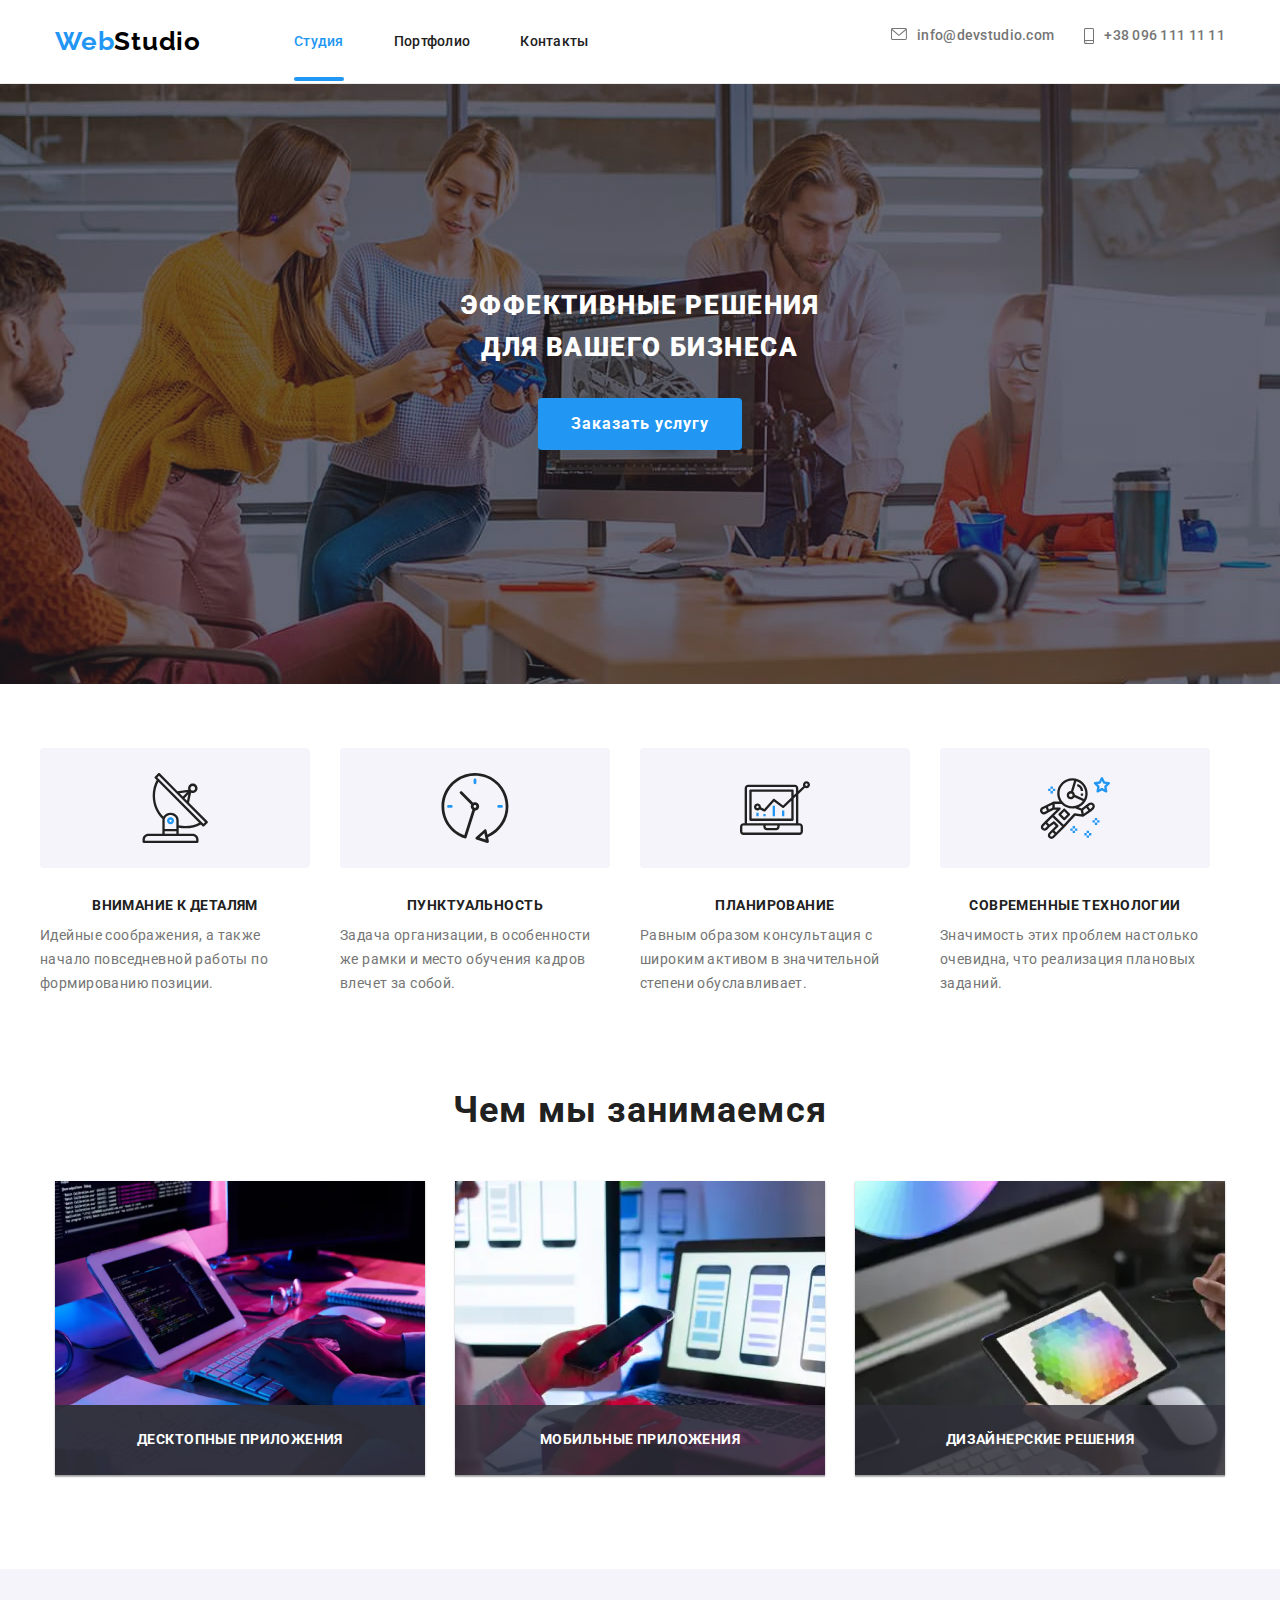
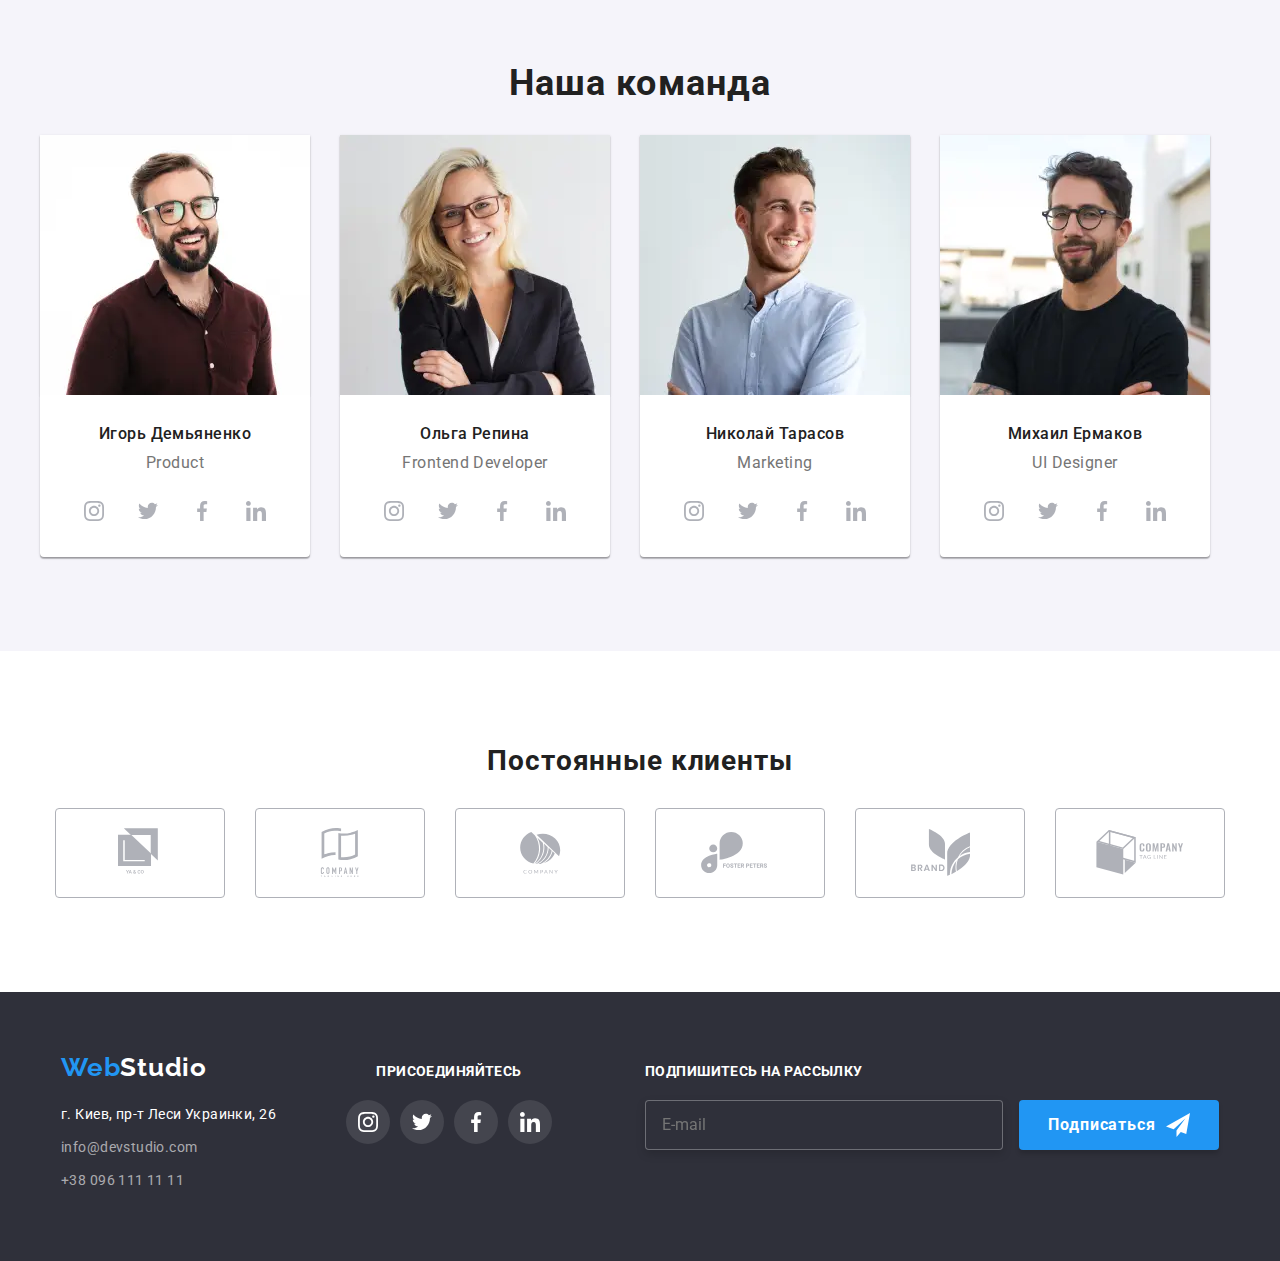
==== commit 030318df: "hw-8" ====
--- a/index.html
+++ b/index.html
@@ -280,7 +280,7 @@
               </div>
               <div class="team__card">
                 <h3 class="team__name">Игорь Демьяненко</h3>
-                <p lang="en" class="team__text">Product Designer</p>
+                <p lang="en" class="team__text">Product</p>
                 <ul class="social__list list">
                   <li class="social__item">
                     <a href="" class="social__link">
--- a/css/main.min.css
+++ b/css/main.min.css
@@ -1,2 +1,2 @@
-.site-nav__list,.contact__list,.mobile-menu__list,.mobile-contact__list,.mobile-social__list,.features__list,.work__list,.team__list,.social__list,.clients__list,.footer__list,.footer-social__list,.portfolio-filtr,.portfolio__list{list-style:none;margin:0;padding:0}.logo,.logo__footer,.site-nav__link,.contact__link,.mobile-menu__link,.mobile-contact__link,.mobile-social__link,.footer__link,.policy__link,.portfolio__link{text-decoration:none}.visually-hidden{position:absolute !important;clip:rect(1px 1px 1px 1px);clip:rect(1px, 1px, 1px, 1px);padding:0 !important;border:0 !important;height:1px !important;width:1px !important;overflow:hidden}.page{background:#fff;font-family:Roboto, sans-serif;color:#212121}h1,h2,h3,h4,h5,h6,p{margin:0}img{display:block;max-width:100%;height:auto;-webkit-box-shadow:0px 1px 3px rgba(0,0,0,0.12),0px 1px 1px rgba(0,0,0,0.14),0px 2px 1px rgba(0,0,0,0.2);box-shadow:0px 1px 3px rgba(0,0,0,0.12),0px 1px 1px rgba(0,0,0,0.14),0px 2px 1px rgba(0,0,0,0.2)}.contanier{padding-left:15px;padding-right:15px;margin:0 auto}.page-header .contanier{display:-webkit-box;display:-ms-flexbox;display:flex;-webkit-box-pack:justify;-ms-flex-pack:justify;justify-content:space-between;-webkit-box-align:center;-ms-flex-align:center;align-items:center}@media screen and (max-width: 480px){.contanier{width:480px;margin:0 auto}}@media screen and (min-width: 768px){.contanier{width:768px}.contanier--flex{display:-webkit-box;display:-ms-flexbox;display:flex;-webkit-box-orient:horizontal;-webkit-box-direction:normal;-ms-flex-direction:row;flex-direction:row;-ms-flex-wrap:wrap;flex-wrap:wrap;-webkit-box-align:baseline;-ms-flex-align:baseline;align-items:baseline;-webkit-box-pack:center;-ms-flex-pack:center;justify-content:center}}@media screen and (min-width: 1200px){.contanier{width:1200px}.contanier--flex{display:-webkit-box;display:-ms-flexbox;display:flex;-webkit-box-align:baseline;-ms-flex-align:baseline;align-items:baseline}}.page-header{border-bottom:1px solid #ececec;min-width:480px}.main-nav{display:block}@media screen and (min-width: 768px){.main-nav{display:-webkit-box;display:-ms-flexbox;display:flex}}.logo{display:block;padding-top:16px;padding-bottom:16px;color:#000000;font-family:Raleway, sans-serif;font-weight:700;font-size:24px;line-height:1.16;letter-spacing:0.03em}.logo:focus{color:#212121}@media screen and (min-width: 768px){.logo{padding-top:26px;padding-bottom:26px;margin-right:88px}}@media screen and (min-width: 1200px){.logo{font-size:26px;line-height:1.19;margin-right:93px}}.logo__color{color:#2196f3}.logo__footer{display:block;margin-bottom:20px;color:#000000;font-family:Raleway, sans-serif;font-weight:700;font-size:26px;line-height:1.19;letter-spacing:0.03em;text-align:center}@media screen and (min-width: 1200px){.logo__footer{text-align:start}}.logo-color__footer{color:#fff}.burger__btn,.mobile-btn__close{display:block;padding:0;border:none;background-color:transparent;cursor:pointer}.burger__icon,.mobile-btn__icon{-webkit-transition:250ms cubic-bezier(0.4, 0, 0.2, 1);transition:250ms cubic-bezier(0.4, 0, 0.2, 1)}.burger__icon:hover,.burger__icon:focus,.mobile-btn__icon:hover,.mobile-btn__icon:focus{fill:#2196f3}.mobile-btn__close{position:absolute;top:10px;right:15px}.site-nav__list{display:none;color:#212121}@media screen and (min-width: 768px){.site-nav__list{display:-webkit-box;display:-ms-flexbox;display:flex;-webkit-box-align:center;-ms-flex-align:center;align-items:center}}.site-nav__item{margin-right:50px}.site-nav__item:last-child{margin-right:0px}.site-nav__link{color:#212121;font-weight:500;font-size:14px;line-height:1.12;letter-spacing:0.02em;-webkit-transition:color 250ms cubic-bezier(0.4, 0, 0.2, 1);transition:color 250ms cubic-bezier(0.4, 0, 0.2, 1)}.site-nav__link:hover,.site-nav__link:focus{color:#2196f3}.site-nav__link--current{color:#2196f3}@media screen and (min-width: 768px){.site-nav__link{position:relative;display:-webkit-box;display:-ms-flexbox;display:flex;padding-top:32px;padding-bottom:32px}.site-nav__link--current::after{content:'';position:absolute;display:block;width:100%;height:4px;left:0;bottom:0;border-radius:2px;background-color:#2196f3}}.contact__list{display:none}@media screen and (min-width: 768px){.contact__list{display:block}}@media screen and (min-width: 1200px){.contact__list{display:-webkit-box;display:-ms-flexbox;display:flex;margin-left:auto}}.contact__item{margin-bottom:10px}.contact__item:last-child{margin-bottom:0px}@media screen and (min-width: 1200px){.contact__item{margin-right:30px}.contact__item:last-child{margin-right:0px}}.contact__link{color:#757575;font-weight:500;font-size:14px;line-height:1.14;letter-spacing:0.02em;-webkit-transition:color 250ms cubic-bezier(0.4, 0, 0.2, 1),fill 250ms cubic-bezier(0.4, 0, 0.2, 1);transition:color 250ms cubic-bezier(0.4, 0, 0.2, 1),fill 250ms cubic-bezier(0.4, 0, 0.2, 1)}.contact__link:hover,.contact__link:focus{color:#2196f3}@media screen and (min-width: 1200px){.contact__link{display:-webkit-box;display:-ms-flexbox;display:flex}}.contact__icon{margin-right:10px}.contact__icon{fill:#757575;-webkit-transition:250ms cubic-bezier(0.4, 0, 0.2, 1);transition:250ms cubic-bezier(0.4, 0, 0.2, 1)}.contact__link:hover .contact__icon,.contact__link:focus .contact__icon{fill:#2196f3}.mobile-menu{position:fixed;top:0;left:50%;width:100%;height:796px;padding:48px 40px;background:#ffffff;-webkit-box-shadow:0px 4px 8px rgba(0,0,0,0.04),0px 2px 4px rgba(0,0,0,0.08),0px 1px 3px rgba(0,0,0,0.16);box-shadow:0px 4px 8px rgba(0,0,0,0.04),0px 2px 4px rgba(0,0,0,0.08),0px 1px 3px rgba(0,0,0,0.16);-webkit-transform:translateX(-50%);transform:translateX(-50%);opacity:0;visibility:hidden;pointer-events:none;z-index:100;overflow-y:scroll}.is-open{opacity:1;visibility:visible;pointer-events:auto}.mobile-menu__item{margin-bottom:32px}.mobile-menu__item:last-child{margin-bottom:0px}.mobile-menu__link{color:#212121;font-weight:500;font-size:40px;line-height:1.17;letter-spacing:0.02em;-webkit-transition:color 250ms cubic-bezier(0.4, 0, 0.2, 1);transition:color 250ms cubic-bezier(0.4, 0, 0.2, 1)}.mobile-menu__link:hover,.mobile-menu__link:focus{color:#2196f3}.mobile-menu__link--current{color:#2196f3}.mobile-contact__list{padding-top:302px}.mobile-contact__item{padding-bottom:32px}.mobile-contact__link{color:#757575;font-weight:500;font-size:24px;line-height:1.16;letter-spacing:0.02em;-webkit-transition:color 250ms cubic-bezier(0.4, 0, 0.2, 1),fill 250ms cubic-bezier(0.4, 0, 0.2, 1);transition:color 250ms cubic-bezier(0.4, 0, 0.2, 1),fill 250ms cubic-bezier(0.4, 0, 0.2, 1)}.mobile-contact__link:hover,.mobile-contact__link:focus{color:#2196f3}.mobile-contact__link--current{color:#2196f3;font-size:34px;line-height:1.17}.mobile-social__item{border-right:1px solid rgba(33,33,33,0.2)}.mobile-social__item:last-child{border-right:none}.mobile-social__list{padding-top:64px;display:-webkit-box;display:-ms-flexbox;display:flex}.mobile-social__link{position:relative;padding-left:10px;padding-right:10px;font-weight:500;font-size:18px;line-height:1.22px;color:#2196f3}@media screen and (min-width: 768px){.mobile-menu,.burger__btn{display:none}}.hero{padding-top:118px;padding-bottom:118px;background:#2f303a;text-align:center;min-width:480px;height:400px;margin-left:auto;margin-right:auto;background-image:-webkit-gradient(linear, left top, right top, from(rgba(47,48,58,0.4)), to(rgba(47,48,58,0.4))),url("../img/hero/hero-mobile.jpg");background-image:linear-gradient(to right, rgba(47,48,58,0.4), rgba(47,48,58,0.4)),url("../img/hero/hero-mobile.jpg");background-position:center;background-size:cover;background-repeat:no-repeat}@media (min-device-pixel-ratio: 2), (-webkit-min-device-pixel-ratio: 2), (min-resolution: 192dpi), (min-resolution: 2dppx){.hero{background-image:-webkit-gradient(linear, left top, right top, from(rgba(47,48,58,0.4)), to(rgba(47,48,58,0.4))),url("../img/hero/hero-mobile@2x.jpg");background-image:linear-gradient(to right, rgba(47,48,58,0.4), rgba(47,48,58,0.4)),url("../img/hero/hero-mobile@2x.jpg")}}@media screen and (min-width: 768px){.hero{background-image:-webkit-gradient(linear, left top, right top, from(rgba(47,48,58,0.4)), to(rgba(47,48,58,0.4))),url("../img/hero/hero-tablet.jpg");background-image:linear-gradient(to right, rgba(47,48,58,0.4), rgba(47,48,58,0.4)),url("../img/hero/hero-tablet.jpg")}}@media screen and (min-width: 768px) and (min-device-pixel-ratio: 2), screen and (min-width: 768px) and (-webkit-min-device-pixel-ratio: 2), screen and (min-width: 768px) and (min-resolution: 192dpi), screen and (min-width: 768px) and (min-resolution: 2dppx){.hero{background-image:-webkit-gradient(linear, left top, right top, from(rgba(47,48,58,0.4)), to(rgba(47,48,58,0.4))),url("../img/hero/hero-tablet@2x.jpg");background-image:linear-gradient(to right, rgba(47,48,58,0.4), rgba(47,48,58,0.4)),url("../img/hero/hero-tablet@2x.jpg")}}@media screen and (min-width: 1200px){.hero{max-width:1600px;padding-top:200px;padding-bottom:200px;height:600px;background-image:-webkit-gradient(linear, left top, right top, from(rgba(47,48,58,0.4)), to(rgba(47,48,58,0.4))),url("../img/hero/hero-desktop.jpg");background-image:linear-gradient(to right, rgba(47,48,58,0.4), rgba(47,48,58,0.4)),url("../img/hero/hero-desktop.jpg")}}@media screen and (min-width: 1200px) and (min-device-pixel-ratio: 2), screen and (min-width: 1200px) and (-webkit-min-device-pixel-ratio: 2), screen and (min-width: 1200px) and (min-resolution: 192dpi), screen and (min-width: 1200px) and (min-resolution: 2dppx){.hero{background-image:-webkit-gradient(linear, left top, right top, from(rgba(47,48,58,0.4)), to(rgba(47,48,58,0.4))),url("../img/hero/hero-desktop@2x.jpg");background-image:linear-gradient(to right, rgba(47,48,58,0.4), rgba(47,48,58,0.4)),url("../img/hero/hero-desktop@2x.jpg")}}.hero__title{margin-left:auto;margin-right:auto;margin-bottom:30px;max-width:360px;color:#fff;-ms-flex-line-pack:center;align-content:center;font-weight:900;font-size:26px;line-height:1.62;text-align:center;letter-spacing:0.06em;text-transform:uppercase;-webkit-transition:background 250ms cubic-bezier(0.4, 0, 0.2, 1);transition:background 250ms cubic-bezier(0.4, 0, 0.2, 1)}.hero__button{padding:10px 32px;min-width:200px;border-radius:4px;border:1px solid transparent;background:#2196f3;color:#fff;font-weight:700;font-size:16px;line-height:1.87;letter-spacing:0.06em;cursor:pointer;-webkit-box-align:center;-ms-flex-align:center;align-items:center}.hero__button:hover,.hero__button:focus{background:#188ce8}.features{padding-top:60px;padding-bottom:60px}@media screen and (min-width: 1200px){.features{padding-top:94px;padding-bottom:0px}}@media screen and (min-width: 768px){.features__list{display:-webkit-box;display:-ms-flexbox;display:flex;-ms-flex-wrap:wrap;flex-wrap:wrap;margin-left:-30px;margin-top:-30px;-webkit-box-pack:center;-ms-flex-pack:center;justify-content:center}}@media screen and (min-width: 1200px){.features__list{padding:0}}.features__item{width:450px;margin-bottom:30px}.features__item:last-child{margin-bottom:0px}@media screen and (min-width: 768px){.features__item{margin-bottom:0px;width:354px;margin-left:30px;margin-top:30px;-ms-flex-preferred-size:calc(100% / 2 - 30px);flex-basis:calc(100% / 2 - 30px)}}@media screen and (min-width: 1200px){.features__item{width:270px;-ms-flex-preferred-size:calc(100% / 4 - 30px);flex-basis:calc(100% / 4 - 30px);margin-top:0}.features__item:first-child{margin-left:0px}}.features__title{margin-bottom:10px;text-transform:uppercase;font-weight:700;font-size:14px;line-height:1.14;letter-spacing:0.03em;text-align:center}.features__text{color:#757575;font-weight:400;font-size:14px;line-height:1.71;letter-spacing:0.03em}.features__icon{display:-webkit-box;display:-ms-flexbox;display:flex;-webkit-box-pack:center;-ms-flex-pack:center;justify-content:center;-webkit-box-align:center;-ms-flex-align:center;align-items:center;height:120px;background-color:#f5f4fa;border-radius:4px;margin-bottom:30px}.work{padding-top:94px;padding-bottom:94px}@media screen and (max-width: 1199px){.work{display:none}}.work__title{margin-bottom:50px;font-weight:700;font-size:36px;line-height:1.16;text-align:center;letter-spacing:0.03em}.work__list{display:-webkit-box;display:-ms-flexbox;display:flex;margin-left:-30px}.work__item{-ms-flex-preferred-size:calc(100% / 3 - 30px);flex-basis:calc(100% / 3 - 30px);margin-left:30px}.work__thumb{position:relative;display:block}.work__card{position:absolute;left:0;bottom:0;width:100%;height:70px;background:rgba(47,48,58,0.8);color:#fff}.work__text{padding-top:27px;padding-bottom:27px;font-weight:700;font-size:14px;line-height:1.14;letter-spacing:0.03em;text-align:center}.team{padding-top:60px;padding-bottom:60px;text-align:center;background:#f5f4fa;min-width:480px}@media screen and (min-width: 768px){.team{min-width:768px}}@media screen and (min-width: 1200px){.team{padding-top:94px;padding-bottom:94px}}.team__title{margin-bottom:30px;font-weight:700;font-size:36px;line-height:1.16;text-align:center;letter-spacing:0.03em}.team__name{margin-bottom:10px;font-weight:500;font-size:16px;line-height:1.18;letter-spacing:0.03em}@media screen and (min-width: 768px){.team__list{display:-webkit-box;display:-ms-flexbox;display:flex;-ms-flex-wrap:wrap;flex-wrap:wrap;margin-left:-30px;margin-top:-30px;-webkit-box-pack:center;-ms-flex-pack:center;justify-content:center}}.team__item{margin-bottom:30px}.team__item:last-child{margin-bottom:0px}@media screen and (min-width: 768px){.team__item{width:354px;margin-top:30px;margin-left:30px;margin-bottom:0px;-ms-flex-preferred-size:calc(100% / 2 - 30px);flex-basis:calc(100% / 2 - 30px)}}@media screen and (min-width: 1200px){.team__item{width:270px;-ms-flex-preferred-size:calc(100% / 4 - 30px);flex-basis:calc(100% / 4 - 30px);margin-left:30px;margin-bottom:0px}.team__item:first-child{margin-left:0px}}.team__text{margin-bottom:16px;color:#757575;font-weight:normal;font-size:16px;line-height:1.18;letter-spacing:0.03em}.team__card{padding-top:30px;padding-bottom:24px;background:#ffffff;-webkit-box-shadow:0px 1px 3px rgba(0,0,0,0.12),0px 1px 1px rgba(0,0,0,0.14),0px 2px 1px rgba(0,0,0,0.2);box-shadow:0px 1px 3px rgba(0,0,0,0.12),0px 1px 1px rgba(0,0,0,0.14),0px 2px 1px rgba(0,0,0,0.2);border-radius:0px 0px 4px 4px}.card-thumb{display:block}.social__list{display:-webkit-box;display:-ms-flexbox;display:flex;-webkit-box-pack:center;-ms-flex-pack:center;justify-content:center}.social__item{margin-right:10px}.social__item:last-child{margin-right:0px}.social__link{display:-webkit-box;display:-ms-flexbox;display:flex;-webkit-box-align:center;-ms-flex-align:center;align-items:center;-webkit-box-pack:center;-ms-flex-pack:center;justify-content:center;width:44px;height:44px;border-radius:50%;-webkit-transition:background-color 250ms cubic-bezier(0.4, 0, 0.2, 1),fill 250ms cubic-bezier(0.4, 0, 0.2, 1);transition:background-color 250ms cubic-bezier(0.4, 0, 0.2, 1),fill 250ms cubic-bezier(0.4, 0, 0.2, 1)}.social__link:hover,.social__link:focus{background-color:#2196f3}.social__icon{fill:#afb1b8;-webkit-transition:fill 250ms cubic-bezier(0.4, 0, 0.2, 1);transition:fill 250ms cubic-bezier(0.4, 0, 0.2, 1)}.social__link:hover .social__icon,.social__link:focus .social__icon{fill:#fff}.clients{padding-top:60px;padding-bottom:60px}@media screen and (min-width: 768px){.clients{min-width:768px}}@media screen and (min-width: 1200px){.clients{padding-top:94px;padding-bottom:94px}}.clients__title{margin-bottom:30px;font-weight:700;font-size:28px;line-height:1.17;text-align:center;letter-spacing:0.03em}.clients__list{display:-webkit-box;display:-ms-flexbox;display:flex;-ms-flex-wrap:wrap;flex-wrap:wrap;margin-left:-30px;margin-top:-30px}@media screen and (min-width: 768px){.clients__list{display:-webkit-box;display:-ms-flexbox;display:flex;-ms-flex-wrap:wrap;flex-wrap:wrap;margin-left:-30px;-webkit-box-pack:center;-ms-flex-pack:center;justify-content:center}}@media screen and (min-width: 1200px){.clients__list{margin-left:-30px}}.clients__item{margin-left:30px;margin-top:30px;-ms-flex-preferred-size:calc(100% / 2 - 30px);flex-basis:calc(100% / 2 - 30px)}@media screen and (min-width: 768px){.clients__item{width:226px;margin-left:30px;-ms-flex-preferred-size:calc(100% / 3 - 30px);flex-basis:calc(100% / 3 - 30px)}}@media screen and (min-width: 1200px){.clients__item{width:170px;-webkit-box-align:center;-ms-flex-align:center;align-items:center;-webkit-box-pack:center;-ms-flex-pack:center;justify-content:center;-ms-flex-preferred-size:calc(100% / 6 - 30px);flex-basis:calc(100% / 6 - 30px);margin-left:30px}}.clients__link{display:-webkit-box;display:-ms-flexbox;display:flex;-webkit-box-align:center;-ms-flex-align:center;align-items:center;-webkit-box-pack:center;-ms-flex-pack:center;justify-content:center;width:210px;height:90px;border:1px solid #afb1b8;-webkit-box-sizing:border-box;box-sizing:border-box;border-radius:4px;-webkit-transition:border 250ms cubic-bezier(0.4, 0, 0.2, 1);transition:border 250ms cubic-bezier(0.4, 0, 0.2, 1)}.clients__link:hover,.clients__link:focus{border:1px solid #2196f3}@media screen and (min-width: 768px){.clients__link{width:226px}}@media screen and (min-width: 1200px){.clients__link{width:170px}}.clients__icon{fill:#afb1b8;-webkit-transition:fill 250ms cubic-bezier(0.4, 0, 0.2, 1);transition:fill 250ms cubic-bezier(0.4, 0, 0.2, 1)}.clients__icon:hover,.clients__icon:focus{fill:#2196f3}.footer{padding-top:60px;padding-bottom:60px;min-width:480px;background:#2f303a}@media screen and (min-width: 768px){.footer{min-width:768px}}.footer__adress{color:#fff;font-weight:400;font-size:14px;line-height:1.71;letter-spacing:0.03em;text-align:center}.address-style{font-style:normal}.footer__link{display:block;padding:0;color:rgba(255,255,255,0.6);font-weight:400;font-size:14px;line-height:1.71;letter-spacing:0.03em;text-align:center}@media screen and (min-width: 1200px){.footer__link{text-align:start}}.footer__link:hover,.footer__link:focus{color:#2196f3}.footer__list{margin-top:9px}.footer__item{margin-bottom:9px}@media screen and (min-width: 768px){.footer-social{margin-left:165px}}@media screen and (min-width: 1200px){.footer-social{margin-left:70px}}.footer-social__title{display:block;margin-top:60px;margin-bottom:20px;font-weight:bold;font-size:14px;line-height:1.14;letter-spacing:0.03em;text-transform:uppercase;text-align:center;color:#fff}@media screen and (min-width: 768px){.footer-social__title{margin-top:0}}.footer-social__list{display:-webkit-box;display:-ms-flexbox;display:flex;-webkit-box-pack:center;-ms-flex-pack:center;justify-content:center}.footer-social__item{margin-right:10px;background-color:rgba(255,255,255,0.1);border-radius:50%}.footer-social__item:last-child{margin-right:0}.footer-social__link{display:-webkit-box;display:-ms-flexbox;display:flex;-webkit-box-align:center;-ms-flex-align:center;align-items:center;-webkit-box-pack:center;-ms-flex-pack:center;justify-content:center;width:44px;height:44px;border-radius:50%;-webkit-transition:background-color 250ms cubic-bezier(0.4, 0, 0.2, 1);transition:background-color 250ms cubic-bezier(0.4, 0, 0.2, 1)}.footer-social__link:hover,.footer-social__link:focus{background-color:#2196f3}.footer-social__icon{fill:#fff}.footer-form{margin-top:60px}@media screen and (min-width: 1200px){.footer-form{margin-top:0;margin-left:93px}}.footer-form__title{margin-bottom:20px;font-weight:700;font-size:14px;line-height:1.14;letter-spacing:0.03em;text-align:center;color:#fff}@media screen and (min-width: 1200px){.footer-form__title{text-align:start}}.footer-form__btn{display:-webkit-box;display:-ms-flexbox;display:flex;-webkit-box-pack:center;-ms-flex-pack:center;justify-content:center;-webkit-box-align:center;-ms-flex-align:center;align-items:center;margin-right:auto;margin-left:auto;height:50px;min-width:200px;border-radius:4px;border:1px solid transparent;font-weight:700;font-size:16px;line-height:1.87;letter-spacing:0.06em;cursor:pointer;background:#2196f3;color:#fff;-webkit-box-shadow:0px 4px 4px rgba(0,0,0,0.15);box-shadow:0px 4px 4px rgba(0,0,0,0.15)}@media screen and (min-width: 1200px){.footer-form__btn{display:-webkit-inline-box;display:-ms-inline-flexbox;display:inline-flex;margin-left:12px}}.footer-form__btn:hover,.footer-form__btn:focus{background:#188ce8}.footer-form__input{width:450px;height:50px;padding:0px 16px;margin-bottom:20px;border:1px solid rgba(255,255,255,0.3);-webkit-box-sizing:border-box;box-sizing:border-box;-webkit-filter:drop-shadow(0px 4px 4px rgba(0,0,0,0.15));filter:drop-shadow(0px 4px 4px rgba(0,0,0,0.15));border-radius:4px;background:#2f303a;color:var(--white-color);-webkit-transition:background 250ms cubic-bezier(0.4, 0, 0.2, 1);transition:background 250ms cubic-bezier(0.4, 0, 0.2, 1)}@media screen and (min-width: 1200px){.footer-form__input{width:358px}}.footer-form__input:focus{border:1px solid #2196f3;-webkit-box-sizing:border-box;box-sizing:border-box;border-radius:4px;outline:none}.footer-form__icon{margin-left:10px;fill:#fff}.backdrop{position:fixed;top:0;left:0;width:100%;height:100%;background-color:rgba(0,0,0,0.2);opacity:1;-webkit-transition:250ms cubic-bezier(0.4, 0, 0.2, 1),-webkit-box-shadow 250ms cubic-bezier(0.4, 0, 0.2, 1);transition:250ms cubic-bezier(0.4, 0, 0.2, 1),-webkit-box-shadow 250ms cubic-bezier(0.4, 0, 0.2, 1);transition:250ms cubic-bezier(0.4, 0, 0.2, 1),box-shadow 250ms cubic-bezier(0.4, 0, 0.2, 1);transition:250ms cubic-bezier(0.4, 0, 0.2, 1),box-shadow 250ms cubic-bezier(0.4, 0, 0.2, 1),-webkit-box-shadow 250ms cubic-bezier(0.4, 0, 0.2, 1);overflow-y:scroll}.backdrop.is-hidden{opacity:0;pointer-events:none}.modal{position:absolute;left:50%;top:50%;-webkit-transform:translate(-50%, -50%);transform:translate(-50%, -50%);min-width:450px;min-height:609px;border-radius:4px;background-color:#fff;-webkit-box-shadow:0px 1px 3px rgba(0,0,0,0.12),0px 1px 1px rgba(0,0,0,0.14),0px 2px 1px rgba(0,0,0,0.2);box-shadow:0px 1px 3px rgba(0,0,0,0.12),0px 1px 1px rgba(0,0,0,0.14),0px 2px 1px rgba(0,0,0,0.2)}.modal__button{position:absolute;top:8px;right:8px;width:30px;height:30px;display:-webkit-box;display:-ms-flexbox;display:flex;-webkit-box-pack:center;-ms-flex-pack:center;justify-content:center;-webkit-box-align:center;-ms-flex-align:center;align-items:center;border:1px solid rgba(0,0,0,0.1);border-radius:50px;cursor:pointer;background-color:#fff}.modal__close{-webkit-transition:250ms cubic-bezier(0.4, 0, 0.2, 1);transition:250ms cubic-bezier(0.4, 0, 0.2, 1)}.modal__button:hover .modal__close{fill:#2196f3}.modal__title{padding-top:40px;padding-left:40px;padding-right:40px;margin-bottom:12px;font-weight:700;font-size:20px;line-height:1.15;text-align:center;letter-spacing:0.03em}.form{width:370px;margin-right:auto;margin-left:auto}@media screen and (min-width: 1200px){.form{width:448px}}.form__group{position:relative;margin-bottom:10px;display:-webkit-box;display:-ms-flexbox;display:flex;-webkit-box-orient:vertical;-webkit-box-direction:normal;-ms-flex-direction:column;flex-direction:column}.form__label{margin-bottom:5px;font-weight:400;font-size:12px;line-height:1.16;letter-spacing:0.01em;color:#757575}.form__input{cursor:pointer;height:40px;margin:0;padding:12px 42px;border-radius:4px;border:1px solid rgba(33,33,33,0.2);-webkit-transition:250ms cubic-bezier(0.4, 0, 0.2, 1);transition:250ms cubic-bezier(0.4, 0, 0.2, 1)}.form__input:focus{border:1px solid #2196f3;-webkit-box-sizing:border-box;box-sizing:border-box;border-radius:4px;outline:none}.form__group:focus-within .form__icon{fill:#2196f3}.form__comment{padding:12px 16px;height:120px;border-radius:4px;border:1px solid rgba(33,33,33,0.2);font-weight:400;font-size:12px;line-height:1.16;letter-spacing:0.01em;resize:none}.form__comment::-webkit-input-placeholder{color:rgba(117,117,117,0.5)}.form__comment:-ms-input-placeholder{color:rgba(117,117,117,0.5)}.form__comment::-ms-input-placeholder{color:rgba(117,117,117,0.5)}.form__comment::placeholder{color:rgba(117,117,117,0.5)}.form__comment:focus{border:1px solid #2196f3;-webkit-box-sizing:border-box;box-sizing:border-box;border-radius:4px;outline:none}.form-checkbox{display:-webkit-box;display:-ms-flexbox;display:flex;-webkit-box-pack:center;-ms-flex-pack:center;justify-content:center;-webkit-box-align:center;-ms-flex-align:center;align-items:center;font-weight:400;font-size:12px;line-height:1.16;letter-spacing:0.01em;color:#757575}.check{position:absolute !important;clip:rect(1px 1px 1px 1px);clip:rect(1px, 1px, 1px, 1px);padding:0 !important;border:0 !important;height:1px !important;width:1px !important;overflow:hidden}.check__icon{display:inline-block;vertical-align:text-bottom;width:16px;height:15px;margin-right:6px;border:2px solid #212121;border-radius:4px}.check:checked+.check__icon{border-color:#2196f3;background-color:#2196f3;background-image:url(../img/icon_check.svg);background-size:contain;background-origin:border-box}.form-btn{display:block;margin-top:30px;margin-left:auto;margin-right:auto;padding:10px 55px;min-width:200px;border-radius:4px;border:1px solid transparent;font-weight:700;font-size:16px;line-height:1.87;letter-spacing:0.06em;cursor:pointer;-webkit-box-align:center;-ms-flex-align:center;align-items:center;background:#2196f3;color:#fff;-webkit-box-shadow:0px 4px 4px rgba(0,0,0,0.15);box-shadow:0px 4px 4px rgba(0,0,0,0.15);-webkit-transition:250ms cubic-bezier(0.4, 0, 0.2, 1);transition:250ms cubic-bezier(0.4, 0, 0.2, 1)}.form-btn:hover,.form-btn:focus{background:#2196f3}.policy__link{font-weight:400;font-size:12px;line-height:1.71;letter-spacing:0.03em;color:#2196f3;border-bottom:1px solid #2196f3}.form__icon{position:absolute;top:50%;left:20px;-webkit-transform:translatex(-50%);transform:translatex(-50%);-webkit-transition:250ms cubic-bezier(0.4, 0, 0.2, 1);transition:250ms cubic-bezier(0.4, 0, 0.2, 1)}.portfolio{padding-top:60px;padding-bottom:60px}@media screen and (min-width: 1200px){.portfolio{padding-top:94px;padding-bottom:94px}}.portfolio-filtr{display:-webkit-box;display:-ms-flexbox;display:flex;-ms-flex-wrap:wrap;flex-wrap:wrap;margin-bottom:40px}@media screen and (min-width: 768px){.portfolio-filtr{margin-bottom:30px;-webkit-box-pack:center;-ms-flex-pack:center;justify-content:center}}@media screen and (min-width: 1200px){.portfolio-filtr{margin-bottom:50px}}.portfolio-filtr__item{margin-right:8px;margin-bottom:15px}.portfolio-filtr__item:last-child{margin-right:0;margin-bottom:0}@media screen and (min-width: 768px){.portfolio-filtr__item{margin-bottom:0px}}.portfolio__btn{border-radius:4px;border:1px solid transparent;padding:6px 22px;background:#f5f4fa;font-weight:500;font-size:16px;line-height:1.62;letter-spacing:0.03em;cursor:pointer;-webkit-transition:250ms cubic-bezier(0.4, 0, 0.2, 1),color 250ms cubic-bezier(0.4, 0, 0.2, 1),-webkit-box-shadow 250ms cubic-bezier(0.4, 0, 0.2, 1);transition:250ms cubic-bezier(0.4, 0, 0.2, 1),color 250ms cubic-bezier(0.4, 0, 0.2, 1),-webkit-box-shadow 250ms cubic-bezier(0.4, 0, 0.2, 1);transition:250ms cubic-bezier(0.4, 0, 0.2, 1),color 250ms cubic-bezier(0.4, 0, 0.2, 1),box-shadow 250ms cubic-bezier(0.4, 0, 0.2, 1);transition:250ms cubic-bezier(0.4, 0, 0.2, 1),color 250ms cubic-bezier(0.4, 0, 0.2, 1),box-shadow 250ms cubic-bezier(0.4, 0, 0.2, 1),-webkit-box-shadow 250ms cubic-bezier(0.4, 0, 0.2, 1)}.portfolio__btn:hover,.portfolio__btn:focus{background:#2196f3;color:#fff;-webkit-box-shadow:0px 3px 1px rgba(0,0,0,0.1),0px 1px 2px rgba(0,0,0,0.08),0px 2px 2px rgba(0,0,0,0.12);box-shadow:0px 3px 1px rgba(0,0,0,0.1),0px 1px 2px rgba(0,0,0,0.08),0px 2px 2px rgba(0,0,0,0.12)}@media screen and (min-width: 768px){.portfolio__list{display:-webkit-box;display:-ms-flexbox;display:flex;-ms-flex-wrap:wrap;flex-wrap:wrap;margin-left:-30px;margin-top:-30px}}.portfolio__item{display:-webkit-box;display:-ms-flexbox;display:flex;margin-bottom:30px}.portfolio__item:last-child{margin-bottom:0px}@media screen and (min-width: 768px){.portfolio__item{margin-bottom:0;margin-left:30px;margin-top:30px;-ms-flex-preferred-size:calc(100% / 2 - 30px);flex-basis:calc(100% / 2 - 30px)}}@media screen and (min-width: 1200px){.portfolio__item{-ms-flex-preferred-size:calc(100% / 3 - 30px);flex-basis:calc(100% / 3 - 30px);margin-left:30px;margin-top:30px}}.portfolio__link{display:block;color:#212121;display:-webkit-box;display:-ms-flexbox;display:flex;-webkit-box-orient:vertical;-webkit-box-direction:normal;-ms-flex-direction:column;flex-direction:column;-webkit-transition:-webkit-box-shadow 250ms cubic-bezier(0.4, 0, 0.2, 1);transition:-webkit-box-shadow 250ms cubic-bezier(0.4, 0, 0.2, 1);transition:box-shadow 250ms cubic-bezier(0.4, 0, 0.2, 1);transition:box-shadow 250ms cubic-bezier(0.4, 0, 0.2, 1), -webkit-box-shadow 250ms cubic-bezier(0.4, 0, 0.2, 1)}.portfolio__link:hover,.portfolio__link:focus{-webkit-box-sizing:border-box;box-sizing:border-box;-webkit-box-shadow:0px 1px 1px rgba(0,0,0,0.12),0px 4px 4px rgba(0,0,0,0.06),1px 4px 6px rgba(0,0,0,0.16);box-shadow:0px 1px 1px rgba(0,0,0,0.12),0px 4px 4px rgba(0,0,0,0.06),1px 4px 6px rgba(0,0,0,0.16)}.portfolio__text{color:#757575;font-weight:400;font-size:16px;line-height:1.87;letter-spacing:0.03em}.portfolio__title{margin-bottom:4px;font-weight:700;font-size:18px;line-height:2;letter-spacing:0.06em}.portfolio__card{padding:20px 24px 20px 24px;border:1px solid #eeeeee;border-top:none;-webkit-box-flex:1;-ms-flex-positive:1;flex-grow:1}.portfolio__thumb{position:relative;overflow:hidden}.portfolio__overlay{position:absolute;right:0;bottom:0;pointer-events:none;height:294px;width:100%;padding:63px 24px;font-weight:400;font-size:18px;line-height:1.55;letter-spacing:0.03em;color:#fff;background-color:rgba(33,150,243,0.9);-webkit-transform:translateY(100%);transform:translateY(100%);-webkit-transition:250ms cubic-bezier(0.4, 0, 0.2, 1);transition:250ms cubic-bezier(0.4, 0, 0.2, 1)}.portfolio__link:hover .portfolio__overlay,.portfolio__link:focus .portfolio__overlay{-webkit-transform:translateY(0);transform:translateY(0);-webkit-transition:250ms cubic-bezier(0.4, 0, 0.2, 1);transition:250ms cubic-bezier(0.4, 0, 0.2, 1)}
+.site-nav__list,.contact__list,.mobile-menu__list,.mobile-contact__list,.mobile-social__list,.features__list,.work__list,.team__list,.social__list,.clients__list,.footer__list,.footer-social__list,.portfolio-filtr,.portfolio__list{list-style:none;margin:0;padding:0}.logo,.logo__footer,.site-nav__link,.contact__link,.mobile-menu__link,.mobile-contact__link,.mobile-social__link,.footer__link,.policy__link,.portfolio__link{text-decoration:none}.visually-hidden{position:absolute !important;clip:rect(1px 1px 1px 1px);clip:rect(1px, 1px, 1px, 1px);padding:0 !important;border:0 !important;height:1px !important;width:1px !important;overflow:hidden}.page{background:#fff;font-family:Roboto, sans-serif;color:#212121}h1,h2,h3,h4,h5,h6,p{margin:0}img{display:block;max-width:100%;height:auto;-webkit-box-shadow:0px 1px 3px rgba(0,0,0,0.12),0px 1px 1px rgba(0,0,0,0.14),0px 2px 1px rgba(0,0,0,0.2);box-shadow:0px 1px 3px rgba(0,0,0,0.12),0px 1px 1px rgba(0,0,0,0.14),0px 2px 1px rgba(0,0,0,0.2)}.contanier{padding-left:15px;padding-right:15px;margin:0 auto}.page-header .contanier{display:-webkit-box;display:-ms-flexbox;display:flex;-webkit-box-pack:justify;-ms-flex-pack:justify;justify-content:space-between;-webkit-box-align:center;-ms-flex-align:center;align-items:center}@media screen and (min-width: 480px){.contanier{width:480px;margin:0 auto}}@media screen and (min-width: 768px){.contanier{width:768px}.contanier--flex{display:-webkit-box;display:-ms-flexbox;display:flex;-webkit-box-orient:horizontal;-webkit-box-direction:normal;-ms-flex-direction:row;flex-direction:row;-ms-flex-wrap:wrap;flex-wrap:wrap;-webkit-box-align:baseline;-ms-flex-align:baseline;align-items:baseline;-webkit-box-pack:center;-ms-flex-pack:center;justify-content:center}}@media screen and (min-width: 1200px){.contanier{width:1200px}.contanier--flex{display:-webkit-box;display:-ms-flexbox;display:flex;-webkit-box-align:baseline;-ms-flex-align:baseline;align-items:baseline}}.page-header{border-bottom:1px solid #ececec;min-width:480px}.main-nav{display:block}@media screen and (min-width: 768px){.main-nav{display:-webkit-box;display:-ms-flexbox;display:flex}}.logo{display:block;padding-top:16px;padding-bottom:16px;color:#000000;font-family:Raleway, sans-serif;font-weight:700;font-size:24px;line-height:1.16;letter-spacing:0.03em}.logo:focus{color:#212121}@media screen and (min-width: 768px){.logo{padding-top:26px;padding-bottom:26px;margin-right:88px}}@media screen and (min-width: 1200px){.logo{font-size:26px;line-height:1.19;margin-right:93px}}.logo__color{color:#2196f3}.logo__footer{display:block;margin-bottom:20px;color:#000000;font-family:Raleway, sans-serif;font-weight:700;font-size:26px;line-height:1.19;letter-spacing:0.03em;text-align:center}@media screen and (min-width: 1200px){.logo__footer{text-align:start}}.logo-color__footer{color:#fff}.burger__btn,.mobile-btn__close{display:block;padding:0;border:none;background-color:transparent;cursor:pointer}.burger__icon,.mobile-btn__icon{-webkit-transition:250ms cubic-bezier(0.4, 0, 0.2, 1);transition:250ms cubic-bezier(0.4, 0, 0.2, 1)}.burger__icon:hover,.burger__icon:focus,.mobile-btn__icon:hover,.mobile-btn__icon:focus{fill:#2196f3}.mobile-btn__close{position:absolute;top:10px;right:15px}.site-nav__list{display:none;color:#212121}@media screen and (min-width: 768px){.site-nav__list{display:-webkit-box;display:-ms-flexbox;display:flex;-webkit-box-align:center;-ms-flex-align:center;align-items:center}}.site-nav__item{margin-right:50px}.site-nav__item:last-child{margin-right:0px}.site-nav__link{color:#212121;font-weight:500;font-size:14px;line-height:1.12;letter-spacing:0.02em;-webkit-transition:color 250ms cubic-bezier(0.4, 0, 0.2, 1);transition:color 250ms cubic-bezier(0.4, 0, 0.2, 1)}.site-nav__link:hover,.site-nav__link:focus{color:#2196f3}.site-nav__link--current{color:#2196f3}@media screen and (min-width: 768px){.site-nav__link{position:relative;display:-webkit-box;display:-ms-flexbox;display:flex;padding-top:32px;padding-bottom:32px}.site-nav__link--current::after{content:'';position:absolute;display:block;width:100%;height:4px;left:0;bottom:0;border-radius:2px;background-color:#2196f3}}.contact__list{display:none}@media screen and (min-width: 768px){.contact__list{display:block}}@media screen and (min-width: 1200px){.contact__list{display:-webkit-box;display:-ms-flexbox;display:flex;margin-left:auto}}.contact__item{margin-bottom:10px}.contact__item:last-child{margin-bottom:0px}@media screen and (min-width: 1200px){.contact__item{margin-right:30px}.contact__item:last-child{margin-right:0px}}.contact__link{color:#757575;font-weight:500;font-size:14px;line-height:1.14;letter-spacing:0.02em;-webkit-transition:color 250ms cubic-bezier(0.4, 0, 0.2, 1),fill 250ms cubic-bezier(0.4, 0, 0.2, 1);transition:color 250ms cubic-bezier(0.4, 0, 0.2, 1),fill 250ms cubic-bezier(0.4, 0, 0.2, 1)}.contact__link:hover,.contact__link:focus{color:#2196f3}@media screen and (min-width: 1200px){.contact__link{display:-webkit-box;display:-ms-flexbox;display:flex}}.contact__icon{margin-right:10px}.contact__icon{fill:#757575;-webkit-transition:250ms cubic-bezier(0.4, 0, 0.2, 1);transition:250ms cubic-bezier(0.4, 0, 0.2, 1)}.contact__link:hover .contact__icon,.contact__link:focus .contact__icon{fill:#2196f3}.mobile-menu{position:fixed;top:0;left:50%;width:100%;height:796px;padding:48px 40px;background:#ffffff;-webkit-box-shadow:0px 4px 8px rgba(0,0,0,0.04),0px 2px 4px rgba(0,0,0,0.08),0px 1px 3px rgba(0,0,0,0.16);box-shadow:0px 4px 8px rgba(0,0,0,0.04),0px 2px 4px rgba(0,0,0,0.08),0px 1px 3px rgba(0,0,0,0.16);-webkit-transform:translateX(-50%);transform:translateX(-50%);opacity:0;visibility:hidden;pointer-events:none;z-index:100;overflow-y:scroll}.is-open{opacity:1;visibility:visible;pointer-events:auto}.mobile-menu__item{margin-bottom:32px}.mobile-menu__item:last-child{margin-bottom:0px}.mobile-menu__link{color:#212121;font-weight:500;font-size:40px;line-height:1.17;letter-spacing:0.02em;-webkit-transition:color 250ms cubic-bezier(0.4, 0, 0.2, 1);transition:color 250ms cubic-bezier(0.4, 0, 0.2, 1)}.mobile-menu__link:hover,.mobile-menu__link:focus{color:#2196f3}.mobile-menu__link--current{color:#2196f3}.mobile-contact__list{padding-top:302px}.mobile-contact__item{padding-bottom:32px}.mobile-contact__link{color:#757575;font-weight:500;font-size:24px;line-height:1.16;letter-spacing:0.02em;-webkit-transition:color 250ms cubic-bezier(0.4, 0, 0.2, 1),fill 250ms cubic-bezier(0.4, 0, 0.2, 1);transition:color 250ms cubic-bezier(0.4, 0, 0.2, 1),fill 250ms cubic-bezier(0.4, 0, 0.2, 1)}.mobile-contact__link:hover,.mobile-contact__link:focus{color:#2196f3}.mobile-contact__link--current{color:#2196f3;font-size:34px;line-height:1.17}.mobile-social__item{border-right:1px solid rgba(33,33,33,0.2)}.mobile-social__item:last-child{border-right:none}.mobile-social__list{padding-top:64px;display:-webkit-box;display:-ms-flexbox;display:flex}.mobile-social__link{position:relative;padding-left:10px;padding-right:10px;font-weight:500;font-size:18px;line-height:1.22px;color:#2196f3}@media screen and (min-width: 768px){.mobile-menu,.burger__btn{display:none}}.hero{padding-top:118px;padding-bottom:118px;background:#2f303a;text-align:center;min-width:480px;height:400px;margin-left:auto;margin-right:auto;background-image:-webkit-gradient(linear, left top, right top, from(rgba(47,48,58,0.4)), to(rgba(47,48,58,0.4))),url("../img/hero/hero-mobile.jpg");background-image:linear-gradient(to right, rgba(47,48,58,0.4), rgba(47,48,58,0.4)),url("../img/hero/hero-mobile.jpg");background-position:center;background-size:cover;background-repeat:no-repeat}@media (min-device-pixel-ratio: 2), (-webkit-min-device-pixel-ratio: 2), (min-resolution: 192dpi), (min-resolution: 2dppx){.hero{background-image:-webkit-gradient(linear, left top, right top, from(rgba(47,48,58,0.4)), to(rgba(47,48,58,0.4))),url("../img/hero/hero-mobile@2x.jpg");background-image:linear-gradient(to right, rgba(47,48,58,0.4), rgba(47,48,58,0.4)),url("../img/hero/hero-mobile@2x.jpg")}}@media screen and (min-width: 768px){.hero{background-image:-webkit-gradient(linear, left top, right top, from(rgba(47,48,58,0.4)), to(rgba(47,48,58,0.4))),url("../img/hero/hero-tablet.jpg");background-image:linear-gradient(to right, rgba(47,48,58,0.4), rgba(47,48,58,0.4)),url("../img/hero/hero-tablet.jpg")}}@media screen and (min-width: 768px) and (min-device-pixel-ratio: 2), screen and (min-width: 768px) and (-webkit-min-device-pixel-ratio: 2), screen and (min-width: 768px) and (min-resolution: 192dpi), screen and (min-width: 768px) and (min-resolution: 2dppx){.hero{background-image:-webkit-gradient(linear, left top, right top, from(rgba(47,48,58,0.4)), to(rgba(47,48,58,0.4))),url("../img/hero/hero-tablet@2x.jpg");background-image:linear-gradient(to right, rgba(47,48,58,0.4), rgba(47,48,58,0.4)),url("../img/hero/hero-tablet@2x.jpg")}}@media screen and (min-width: 1200px){.hero{max-width:1600px;padding-top:200px;padding-bottom:200px;height:600px;background-image:-webkit-gradient(linear, left top, right top, from(rgba(47,48,58,0.4)), to(rgba(47,48,58,0.4))),url("../img/hero/hero-desktop.jpg");background-image:linear-gradient(to right, rgba(47,48,58,0.4), rgba(47,48,58,0.4)),url("../img/hero/hero-desktop.jpg")}}@media screen and (min-width: 1200px) and (min-device-pixel-ratio: 2), screen and (min-width: 1200px) and (-webkit-min-device-pixel-ratio: 2), screen and (min-width: 1200px) and (min-resolution: 192dpi), screen and (min-width: 1200px) and (min-resolution: 2dppx){.hero{background-image:-webkit-gradient(linear, left top, right top, from(rgba(47,48,58,0.4)), to(rgba(47,48,58,0.4))),url("../img/hero/hero-desktop@2x.jpg");background-image:linear-gradient(to right, rgba(47,48,58,0.4), rgba(47,48,58,0.4)),url("../img/hero/hero-desktop@2x.jpg")}}.hero__title{margin-left:auto;margin-right:auto;margin-bottom:30px;max-width:360px;color:#fff;-ms-flex-line-pack:center;align-content:center;font-weight:900;font-size:26px;line-height:1.62;text-align:center;letter-spacing:0.06em;text-transform:uppercase;-webkit-transition:background 250ms cubic-bezier(0.4, 0, 0.2, 1);transition:background 250ms cubic-bezier(0.4, 0, 0.2, 1)}.hero__button{padding:10px 32px;min-width:200px;border-radius:4px;border:1px solid transparent;background:#2196f3;color:#fff;font-weight:700;font-size:16px;line-height:1.87;letter-spacing:0.06em;cursor:pointer;-webkit-box-align:center;-ms-flex-align:center;align-items:center}.hero__button:hover,.hero__button:focus{background:#188ce8}.features{padding-top:60px;padding-bottom:60px}@media screen and (min-width: 1200px){.features{padding-top:94px;padding-bottom:0px}}@media screen and (min-width: 768px){.features__list{display:-webkit-box;display:-ms-flexbox;display:flex;-ms-flex-wrap:wrap;flex-wrap:wrap;margin-left:-30px;margin-top:-30px;-webkit-box-pack:center;-ms-flex-pack:center;justify-content:center}}@media screen and (min-width: 1200px){.features__list{padding:0}}.features__item{width:450px;margin-bottom:30px}.features__item:last-child{margin-bottom:0px}@media screen and (min-width: 768px){.features__item{margin-bottom:0px;width:354px;margin-left:30px;margin-top:30px;-ms-flex-preferred-size:calc(100% / 2 - 30px);flex-basis:calc(100% / 2 - 30px)}}@media screen and (min-width: 1200px){.features__item{width:270px;-ms-flex-preferred-size:calc(100% / 4 - 30px);flex-basis:calc(100% / 4 - 30px);margin-top:0}.features__item:first-child{margin-left:0px}}.features__title{margin-bottom:10px;text-transform:uppercase;font-weight:700;font-size:14px;line-height:1.14;letter-spacing:0.03em;text-align:center}.features__text{color:#757575;font-weight:400;font-size:14px;line-height:1.71;letter-spacing:0.03em}.features__icon{display:-webkit-box;display:-ms-flexbox;display:flex;-webkit-box-pack:center;-ms-flex-pack:center;justify-content:center;-webkit-box-align:center;-ms-flex-align:center;align-items:center;height:120px;background-color:#f5f4fa;border-radius:4px;margin-bottom:30px}.work{padding-top:94px;padding-bottom:94px}@media screen and (max-width: 1199px){.work{display:none}}.work__title{margin-bottom:50px;font-weight:700;font-size:36px;line-height:1.16;text-align:center;letter-spacing:0.03em}.work__list{display:-webkit-box;display:-ms-flexbox;display:flex;margin-left:-30px}.work__item{-ms-flex-preferred-size:calc(100% / 3 - 30px);flex-basis:calc(100% / 3 - 30px);margin-left:30px}.work__thumb{position:relative;display:block}.work__card{position:absolute;left:0;bottom:0;width:100%;height:70px;background:rgba(47,48,58,0.8);color:#fff}.work__text{padding-top:27px;padding-bottom:27px;font-weight:700;font-size:14px;line-height:1.14;letter-spacing:0.03em;text-align:center}.team{padding-top:60px;padding-bottom:60px;text-align:center;background:#f5f4fa;min-width:480px}@media screen and (min-width: 768px){.team{min-width:768px}}@media screen and (min-width: 1200px){.team{padding-top:94px;padding-bottom:94px}}.team__title{margin-bottom:30px;font-weight:700;font-size:36px;line-height:1.16;text-align:center;letter-spacing:0.03em}.team__name{margin-bottom:10px;font-weight:500;font-size:16px;line-height:1.18;letter-spacing:0.03em}@media screen and (min-width: 768px){.team__list{display:-webkit-box;display:-ms-flexbox;display:flex;-ms-flex-wrap:wrap;flex-wrap:wrap;margin-left:-30px;margin-top:-30px;-webkit-box-pack:center;-ms-flex-pack:center;justify-content:center}}.team__item{margin-bottom:30px}.team__item:last-child{margin-bottom:0px}@media screen and (min-width: 768px){.team__item{width:354px;margin-top:30px;margin-left:30px;margin-bottom:0px;-ms-flex-preferred-size:calc(100% / 2 - 30px);flex-basis:calc(100% / 2 - 30px)}}@media screen and (min-width: 1200px){.team__item{width:270px;-ms-flex-preferred-size:calc(100% / 4 - 30px);flex-basis:calc(100% / 4 - 30px);margin-left:30px;margin-bottom:0px}.team__item:first-child{margin-left:0px}}.team__text{margin-bottom:16px;color:#757575;font-weight:normal;font-size:16px;line-height:1.18;letter-spacing:0.03em}.team__card{padding-top:30px;padding-bottom:24px;background:#ffffff;-webkit-box-shadow:0px 1px 3px rgba(0,0,0,0.12),0px 1px 1px rgba(0,0,0,0.14),0px 2px 1px rgba(0,0,0,0.2);box-shadow:0px 1px 3px rgba(0,0,0,0.12),0px 1px 1px rgba(0,0,0,0.14),0px 2px 1px rgba(0,0,0,0.2);border-radius:0px 0px 4px 4px}.card-thumb{display:block}.social__list{display:-webkit-box;display:-ms-flexbox;display:flex;-webkit-box-pack:center;-ms-flex-pack:center;justify-content:center}.social__item{margin-right:10px}.social__item:last-child{margin-right:0px}.social__link{display:-webkit-box;display:-ms-flexbox;display:flex;-webkit-box-align:center;-ms-flex-align:center;align-items:center;-webkit-box-pack:center;-ms-flex-pack:center;justify-content:center;width:44px;height:44px;border-radius:50%;-webkit-transition:background-color 250ms cubic-bezier(0.4, 0, 0.2, 1),fill 250ms cubic-bezier(0.4, 0, 0.2, 1);transition:background-color 250ms cubic-bezier(0.4, 0, 0.2, 1),fill 250ms cubic-bezier(0.4, 0, 0.2, 1)}.social__link:hover,.social__link:focus{background-color:#2196f3}.social__icon{fill:#afb1b8;-webkit-transition:fill 250ms cubic-bezier(0.4, 0, 0.2, 1);transition:fill 250ms cubic-bezier(0.4, 0, 0.2, 1)}.social__link:hover .social__icon,.social__link:focus .social__icon{fill:#fff}.clients{padding-top:60px;padding-bottom:60px}@media screen and (min-width: 768px){.clients{min-width:768px}}@media screen and (min-width: 1200px){.clients{padding-top:94px;padding-bottom:94px}}.clients__title{margin-bottom:30px;font-weight:700;font-size:28px;line-height:1.17;text-align:center;letter-spacing:0.03em}.clients__list{display:-webkit-box;display:-ms-flexbox;display:flex;-ms-flex-wrap:wrap;flex-wrap:wrap;margin-left:-30px;margin-top:-30px}@media screen and (min-width: 768px){.clients__list{display:-webkit-box;display:-ms-flexbox;display:flex;-ms-flex-wrap:wrap;flex-wrap:wrap;margin-left:-30px;-webkit-box-pack:center;-ms-flex-pack:center;justify-content:center}}@media screen and (min-width: 1200px){.clients__list{margin-left:-30px}}.clients__item{margin-left:30px;margin-top:30px;-ms-flex-preferred-size:calc(100% / 2 - 30px);flex-basis:calc(100% / 2 - 30px)}@media screen and (min-width: 768px){.clients__item{width:226px;margin-left:30px;-ms-flex-preferred-size:calc(100% / 3 - 30px);flex-basis:calc(100% / 3 - 30px)}}@media screen and (min-width: 1200px){.clients__item{width:170px;-webkit-box-align:center;-ms-flex-align:center;align-items:center;-webkit-box-pack:center;-ms-flex-pack:center;justify-content:center;-ms-flex-preferred-size:calc(100% / 6 - 30px);flex-basis:calc(100% / 6 - 30px);margin-left:30px}}.clients__link{display:-webkit-box;display:-ms-flexbox;display:flex;-webkit-box-align:center;-ms-flex-align:center;align-items:center;-webkit-box-pack:center;-ms-flex-pack:center;justify-content:center;width:210px;height:90px;border:1px solid #afb1b8;-webkit-box-sizing:border-box;box-sizing:border-box;border-radius:4px;-webkit-transition:border 250ms cubic-bezier(0.4, 0, 0.2, 1);transition:border 250ms cubic-bezier(0.4, 0, 0.2, 1)}.clients__link:hover,.clients__link:focus{border:1px solid #2196f3}@media screen and (min-width: 768px){.clients__link{width:226px}}@media screen and (min-width: 1200px){.clients__link{width:170px}}.clients__icon{fill:#afb1b8;-webkit-transition:fill 250ms cubic-bezier(0.4, 0, 0.2, 1);transition:fill 250ms cubic-bezier(0.4, 0, 0.2, 1)}.clients__icon:hover,.clients__icon:focus{fill:#2196f3}.footer{padding-top:60px;padding-bottom:60px;min-width:480px;background:#2f303a}@media screen and (min-width: 768px){.footer{min-width:768px}}.footer__adress{color:#fff;font-weight:400;font-size:14px;line-height:1.71;letter-spacing:0.03em;text-align:center}.address-style{font-style:normal}.footer__link{display:block;padding:0;color:rgba(255,255,255,0.6);font-weight:400;font-size:14px;line-height:1.71;letter-spacing:0.03em;text-align:center}@media screen and (min-width: 1200px){.footer__link{text-align:start}}.footer__link:hover,.footer__link:focus{color:#2196f3}.footer__list{margin-top:9px}.footer__item{margin-bottom:9px}@media screen and (min-width: 768px){.footer-social{margin-left:165px}}@media screen and (min-width: 1200px){.footer-social{margin-left:70px}}.footer-social__title{display:block;margin-top:60px;margin-bottom:20px;font-weight:bold;font-size:14px;line-height:1.14;letter-spacing:0.03em;text-transform:uppercase;text-align:center;color:#fff}@media screen and (min-width: 768px){.footer-social__title{margin-top:0}}.footer-social__list{display:-webkit-box;display:-ms-flexbox;display:flex;-webkit-box-pack:center;-ms-flex-pack:center;justify-content:center}.footer-social__item{margin-right:10px;background-color:rgba(255,255,255,0.1);border-radius:50%}.footer-social__item:last-child{margin-right:0}.footer-social__link{display:-webkit-box;display:-ms-flexbox;display:flex;-webkit-box-align:center;-ms-flex-align:center;align-items:center;-webkit-box-pack:center;-ms-flex-pack:center;justify-content:center;width:44px;height:44px;border-radius:50%;-webkit-transition:background-color 250ms cubic-bezier(0.4, 0, 0.2, 1);transition:background-color 250ms cubic-bezier(0.4, 0, 0.2, 1)}.footer-social__link:hover,.footer-social__link:focus{background-color:#2196f3}.footer-social__icon{fill:#fff}.footer-form{margin-top:60px}@media screen and (min-width: 1200px){.footer-form{margin-top:0;margin-left:93px}}.footer-form__title{margin-bottom:20px;font-weight:700;font-size:14px;line-height:1.14;letter-spacing:0.03em;text-align:center;color:#fff}@media screen and (min-width: 1200px){.footer-form__title{text-align:start}}.footer-form__btn{display:-webkit-box;display:-ms-flexbox;display:flex;-webkit-box-pack:center;-ms-flex-pack:center;justify-content:center;-webkit-box-align:center;-ms-flex-align:center;align-items:center;margin-right:auto;margin-left:auto;height:50px;min-width:200px;border-radius:4px;border:1px solid transparent;font-weight:700;font-size:16px;line-height:1.87;letter-spacing:0.06em;cursor:pointer;background:#2196f3;color:#fff;-webkit-box-shadow:0px 4px 4px rgba(0,0,0,0.15);box-shadow:0px 4px 4px rgba(0,0,0,0.15)}@media screen and (min-width: 1200px){.footer-form__btn{display:-webkit-inline-box;display:-ms-inline-flexbox;display:inline-flex;margin-left:12px}}.footer-form__btn:hover,.footer-form__btn:focus{background:#188ce8}.footer-form__input{width:450px;height:50px;padding:0px 16px;margin-bottom:20px;border:1px solid rgba(255,255,255,0.3);-webkit-box-sizing:border-box;box-sizing:border-box;-webkit-filter:drop-shadow(0px 4px 4px rgba(0,0,0,0.15));filter:drop-shadow(0px 4px 4px rgba(0,0,0,0.15));border-radius:4px;background:#2f303a;color:var(--white-color);-webkit-transition:background 250ms cubic-bezier(0.4, 0, 0.2, 1);transition:background 250ms cubic-bezier(0.4, 0, 0.2, 1)}@media screen and (min-width: 1200px){.footer-form__input{width:358px}}.footer-form__input:focus{border:1px solid #2196f3;-webkit-box-sizing:border-box;box-sizing:border-box;border-radius:4px;outline:none}.footer-form__icon{margin-left:10px;fill:#fff}.backdrop{position:fixed;top:0;left:0;width:100%;height:100%;background-color:rgba(0,0,0,0.2);opacity:1;-webkit-transition:250ms cubic-bezier(0.4, 0, 0.2, 1),-webkit-box-shadow 250ms cubic-bezier(0.4, 0, 0.2, 1);transition:250ms cubic-bezier(0.4, 0, 0.2, 1),-webkit-box-shadow 250ms cubic-bezier(0.4, 0, 0.2, 1);transition:250ms cubic-bezier(0.4, 0, 0.2, 1),box-shadow 250ms cubic-bezier(0.4, 0, 0.2, 1);transition:250ms cubic-bezier(0.4, 0, 0.2, 1),box-shadow 250ms cubic-bezier(0.4, 0, 0.2, 1),-webkit-box-shadow 250ms cubic-bezier(0.4, 0, 0.2, 1);overflow-y:scroll}.backdrop.is-hidden{opacity:0;pointer-events:none}.modal{position:absolute;left:50%;top:50%;-webkit-transform:translate(-50%, -50%);transform:translate(-50%, -50%);min-width:450px;min-height:609px;border-radius:4px;background-color:#fff;-webkit-box-shadow:0px 1px 3px rgba(0,0,0,0.12),0px 1px 1px rgba(0,0,0,0.14),0px 2px 1px rgba(0,0,0,0.2);box-shadow:0px 1px 3px rgba(0,0,0,0.12),0px 1px 1px rgba(0,0,0,0.14),0px 2px 1px rgba(0,0,0,0.2)}.modal__button{position:absolute;top:8px;right:8px;width:30px;height:30px;display:-webkit-box;display:-ms-flexbox;display:flex;-webkit-box-pack:center;-ms-flex-pack:center;justify-content:center;-webkit-box-align:center;-ms-flex-align:center;align-items:center;border:1px solid rgba(0,0,0,0.1);border-radius:50px;cursor:pointer;background-color:#fff}.modal__close{-webkit-transition:250ms cubic-bezier(0.4, 0, 0.2, 1);transition:250ms cubic-bezier(0.4, 0, 0.2, 1)}.modal__button:hover .modal__close{fill:#2196f3}.modal__title{padding-top:40px;padding-left:40px;padding-right:40px;margin-bottom:12px;font-weight:700;font-size:20px;line-height:1.15;text-align:center;letter-spacing:0.03em}.form{width:370px;margin-right:auto;margin-left:auto}@media screen and (min-width: 1200px){.form{width:448px}}.form__group{position:relative;margin-bottom:10px;display:-webkit-box;display:-ms-flexbox;display:flex;-webkit-box-orient:vertical;-webkit-box-direction:normal;-ms-flex-direction:column;flex-direction:column}.form__label{margin-bottom:5px;font-weight:400;font-size:12px;line-height:1.16;letter-spacing:0.01em;color:#757575}.form__input{cursor:pointer;height:40px;margin:0;padding:12px 42px;border-radius:4px;border:1px solid rgba(33,33,33,0.2);-webkit-transition:250ms cubic-bezier(0.4, 0, 0.2, 1);transition:250ms cubic-bezier(0.4, 0, 0.2, 1)}.form__input:focus{border:1px solid #2196f3;-webkit-box-sizing:border-box;box-sizing:border-box;border-radius:4px;outline:none}.form__group:focus-within .form__icon{fill:#2196f3}.form__comment{padding:12px 16px;height:120px;border-radius:4px;border:1px solid rgba(33,33,33,0.2);font-weight:400;font-size:12px;line-height:1.16;letter-spacing:0.01em;resize:none}.form__comment::-webkit-input-placeholder{color:rgba(117,117,117,0.5)}.form__comment:-ms-input-placeholder{color:rgba(117,117,117,0.5)}.form__comment::-ms-input-placeholder{color:rgba(117,117,117,0.5)}.form__comment::placeholder{color:rgba(117,117,117,0.5)}.form__comment:focus{border:1px solid #2196f3;-webkit-box-sizing:border-box;box-sizing:border-box;border-radius:4px;outline:none}.form-checkbox{display:-webkit-box;display:-ms-flexbox;display:flex;-webkit-box-pack:center;-ms-flex-pack:center;justify-content:center;-webkit-box-align:center;-ms-flex-align:center;align-items:center;font-weight:400;font-size:12px;line-height:1.16;letter-spacing:0.01em;color:#757575}.check{position:absolute !important;clip:rect(1px 1px 1px 1px);clip:rect(1px, 1px, 1px, 1px);padding:0 !important;border:0 !important;height:1px !important;width:1px !important;overflow:hidden}.check__icon{display:inline-block;vertical-align:text-bottom;width:16px;height:15px;margin-right:6px;border:2px solid #212121;border-radius:4px}.check:checked+.check__icon{border-color:#2196f3;background-color:#2196f3;background-image:url(../img/icon_check.svg);background-size:contain;background-origin:border-box}.form-btn{display:block;margin-top:30px;margin-left:auto;margin-right:auto;padding:10px 55px;min-width:200px;border-radius:4px;border:1px solid transparent;font-weight:700;font-size:16px;line-height:1.87;letter-spacing:0.06em;cursor:pointer;-webkit-box-align:center;-ms-flex-align:center;align-items:center;background:#2196f3;color:#fff;-webkit-box-shadow:0px 4px 4px rgba(0,0,0,0.15);box-shadow:0px 4px 4px rgba(0,0,0,0.15);-webkit-transition:250ms cubic-bezier(0.4, 0, 0.2, 1);transition:250ms cubic-bezier(0.4, 0, 0.2, 1)}.form-btn:hover,.form-btn:focus{background:#2196f3}.policy__link{font-weight:400;font-size:12px;line-height:1.71;letter-spacing:0.03em;color:#2196f3;border-bottom:1px solid #2196f3}.form__icon{position:absolute;top:50%;left:20px;-webkit-transform:translatex(-50%);transform:translatex(-50%);-webkit-transition:250ms cubic-bezier(0.4, 0, 0.2, 1);transition:250ms cubic-bezier(0.4, 0, 0.2, 1)}.portfolio{padding-top:60px;padding-bottom:60px}@media screen and (min-width: 1200px){.portfolio{padding-top:94px;padding-bottom:94px}}.portfolio-filtr{display:-webkit-box;display:-ms-flexbox;display:flex;-ms-flex-wrap:wrap;flex-wrap:wrap;margin-bottom:40px}@media screen and (min-width: 768px){.portfolio-filtr{margin-bottom:30px;-webkit-box-pack:center;-ms-flex-pack:center;justify-content:center}}@media screen and (min-width: 1200px){.portfolio-filtr{margin-bottom:50px}}.portfolio-filtr__item{margin-right:8px;margin-bottom:15px}.portfolio-filtr__item:last-child{margin-right:0;margin-bottom:0}@media screen and (min-width: 768px){.portfolio-filtr__item{margin-bottom:0px}}.portfolio__btn{border-radius:4px;border:1px solid transparent;padding:6px 22px;background:#f5f4fa;font-weight:500;font-size:16px;line-height:1.62;letter-spacing:0.03em;cursor:pointer;-webkit-transition:250ms cubic-bezier(0.4, 0, 0.2, 1),color 250ms cubic-bezier(0.4, 0, 0.2, 1),-webkit-box-shadow 250ms cubic-bezier(0.4, 0, 0.2, 1);transition:250ms cubic-bezier(0.4, 0, 0.2, 1),color 250ms cubic-bezier(0.4, 0, 0.2, 1),-webkit-box-shadow 250ms cubic-bezier(0.4, 0, 0.2, 1);transition:250ms cubic-bezier(0.4, 0, 0.2, 1),color 250ms cubic-bezier(0.4, 0, 0.2, 1),box-shadow 250ms cubic-bezier(0.4, 0, 0.2, 1);transition:250ms cubic-bezier(0.4, 0, 0.2, 1),color 250ms cubic-bezier(0.4, 0, 0.2, 1),box-shadow 250ms cubic-bezier(0.4, 0, 0.2, 1),-webkit-box-shadow 250ms cubic-bezier(0.4, 0, 0.2, 1)}.portfolio__btn:hover,.portfolio__btn:focus{background:#2196f3;color:#fff;-webkit-box-shadow:0px 3px 1px rgba(0,0,0,0.1),0px 1px 2px rgba(0,0,0,0.08),0px 2px 2px rgba(0,0,0,0.12);box-shadow:0px 3px 1px rgba(0,0,0,0.1),0px 1px 2px rgba(0,0,0,0.08),0px 2px 2px rgba(0,0,0,0.12)}@media screen and (min-width: 768px){.portfolio__list{display:-webkit-box;display:-ms-flexbox;display:flex;-ms-flex-wrap:wrap;flex-wrap:wrap;margin-left:-30px;margin-top:-30px}}.portfolio__item{display:-webkit-box;display:-ms-flexbox;display:flex;margin-bottom:30px}.portfolio__item:last-child{margin-bottom:0px}@media screen and (min-width: 768px){.portfolio__item{margin-bottom:0;margin-left:30px;margin-top:30px;-ms-flex-preferred-size:calc(100% / 2 - 30px);flex-basis:calc(100% / 2 - 30px)}}@media screen and (min-width: 1200px){.portfolio__item{-ms-flex-preferred-size:calc(100% / 3 - 30px);flex-basis:calc(100% / 3 - 30px);margin-left:30px;margin-top:30px}}.portfolio__link{display:block;color:#212121;display:-webkit-box;display:-ms-flexbox;display:flex;-webkit-box-orient:vertical;-webkit-box-direction:normal;-ms-flex-direction:column;flex-direction:column;-webkit-transition:-webkit-box-shadow 250ms cubic-bezier(0.4, 0, 0.2, 1);transition:-webkit-box-shadow 250ms cubic-bezier(0.4, 0, 0.2, 1);transition:box-shadow 250ms cubic-bezier(0.4, 0, 0.2, 1);transition:box-shadow 250ms cubic-bezier(0.4, 0, 0.2, 1), -webkit-box-shadow 250ms cubic-bezier(0.4, 0, 0.2, 1)}.portfolio__link:hover,.portfolio__link:focus{-webkit-box-sizing:border-box;box-sizing:border-box;-webkit-box-shadow:0px 1px 1px rgba(0,0,0,0.12),0px 4px 4px rgba(0,0,0,0.06),1px 4px 6px rgba(0,0,0,0.16);box-shadow:0px 1px 1px rgba(0,0,0,0.12),0px 4px 4px rgba(0,0,0,0.06),1px 4px 6px rgba(0,0,0,0.16)}.portfolio__text{color:#757575;font-weight:400;font-size:16px;line-height:1.87;letter-spacing:0.03em}.portfolio__title{margin-bottom:4px;font-weight:700;font-size:18px;line-height:2;letter-spacing:0.06em}.portfolio__card{padding:20px 24px 20px 24px;border:1px solid #eeeeee;border-top:none;-webkit-box-flex:1;-ms-flex-positive:1;flex-grow:1}.portfolio__thumb{position:relative;overflow:hidden}.portfolio__overlay{position:absolute;right:0;bottom:0;pointer-events:none;height:294px;width:100%;padding:63px 24px;font-weight:400;font-size:18px;line-height:1.55;letter-spacing:0.03em;color:#fff;background-color:rgba(33,150,243,0.9);-webkit-transform:translateY(100%);transform:translateY(100%);-webkit-transition:250ms cubic-bezier(0.4, 0, 0.2, 1);transition:250ms cubic-bezier(0.4, 0, 0.2, 1)}.portfolio__link:hover .portfolio__overlay,.portfolio__link:focus .portfolio__overlay{-webkit-transform:translateY(0);transform:translateY(0);-webkit-transition:250ms cubic-bezier(0.4, 0, 0.2, 1);transition:250ms cubic-bezier(0.4, 0, 0.2, 1)}
 /*# sourceMappingURL=main.min.css.map */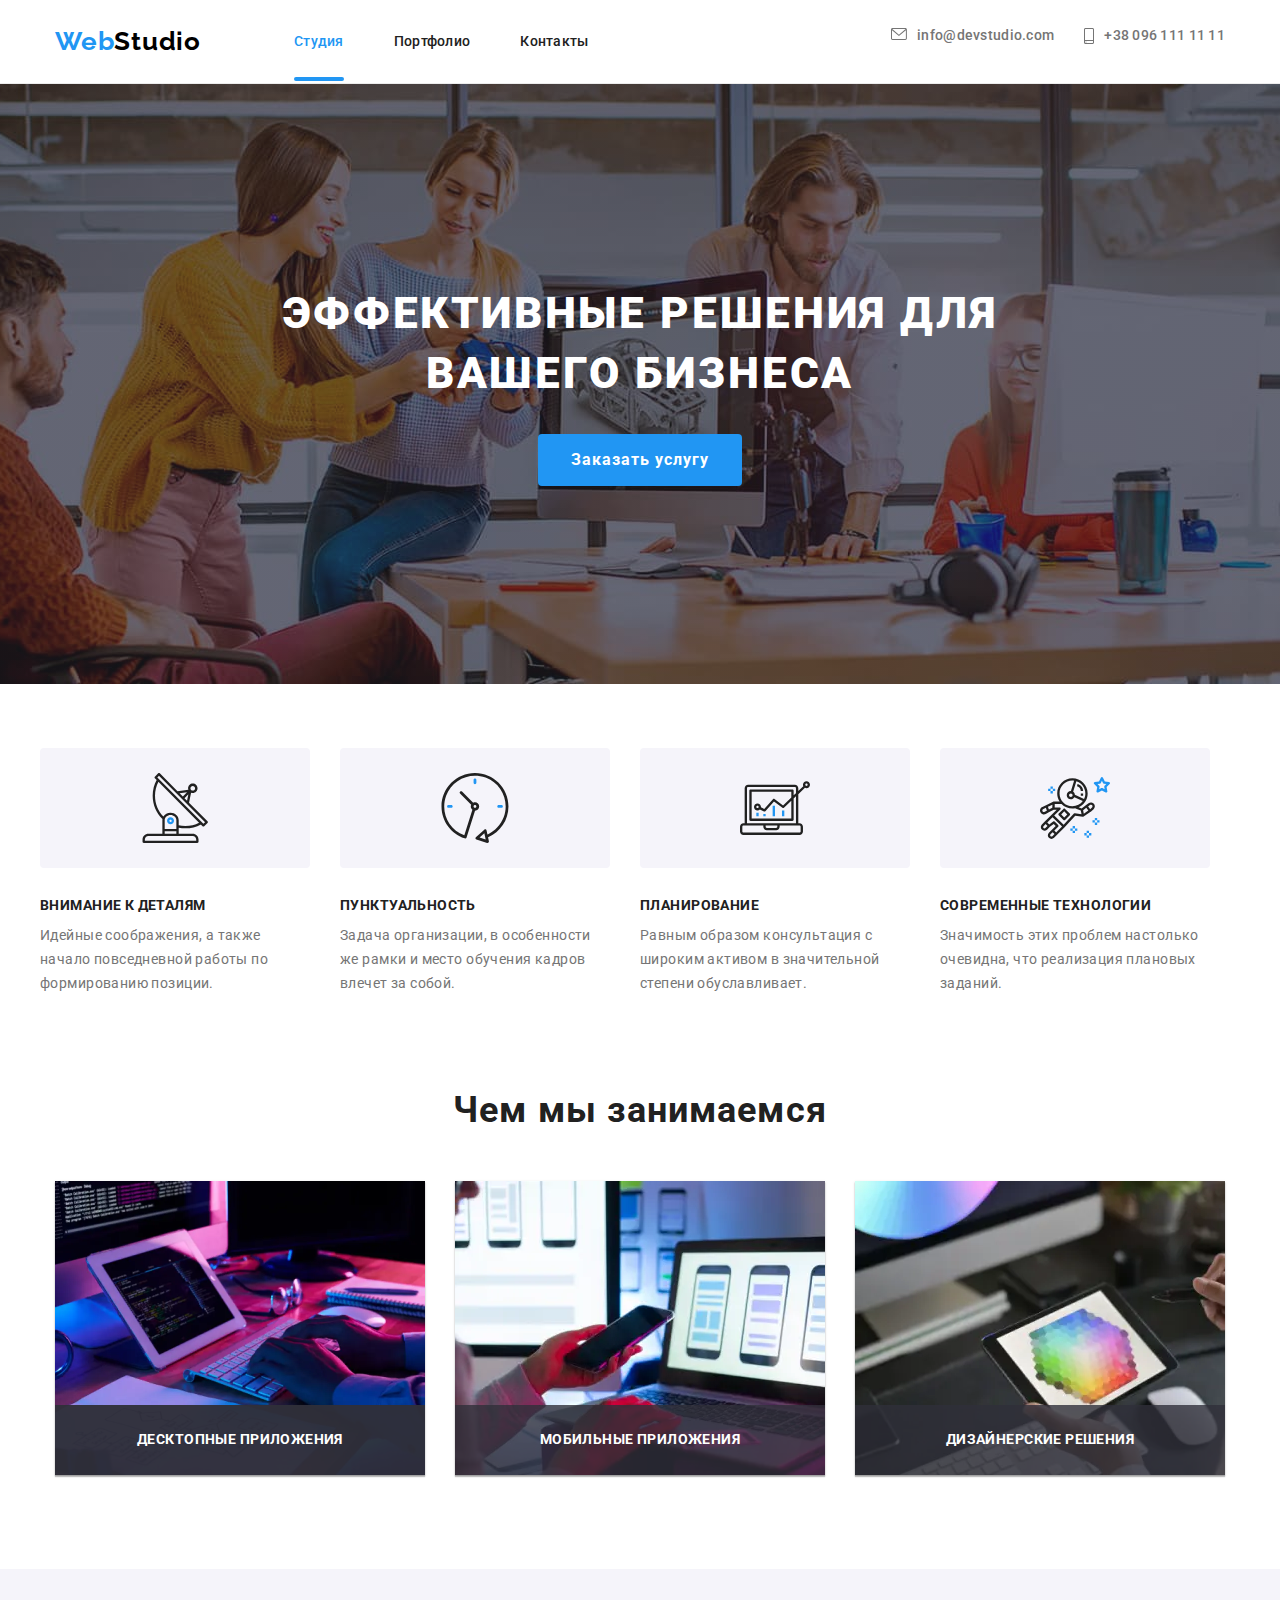
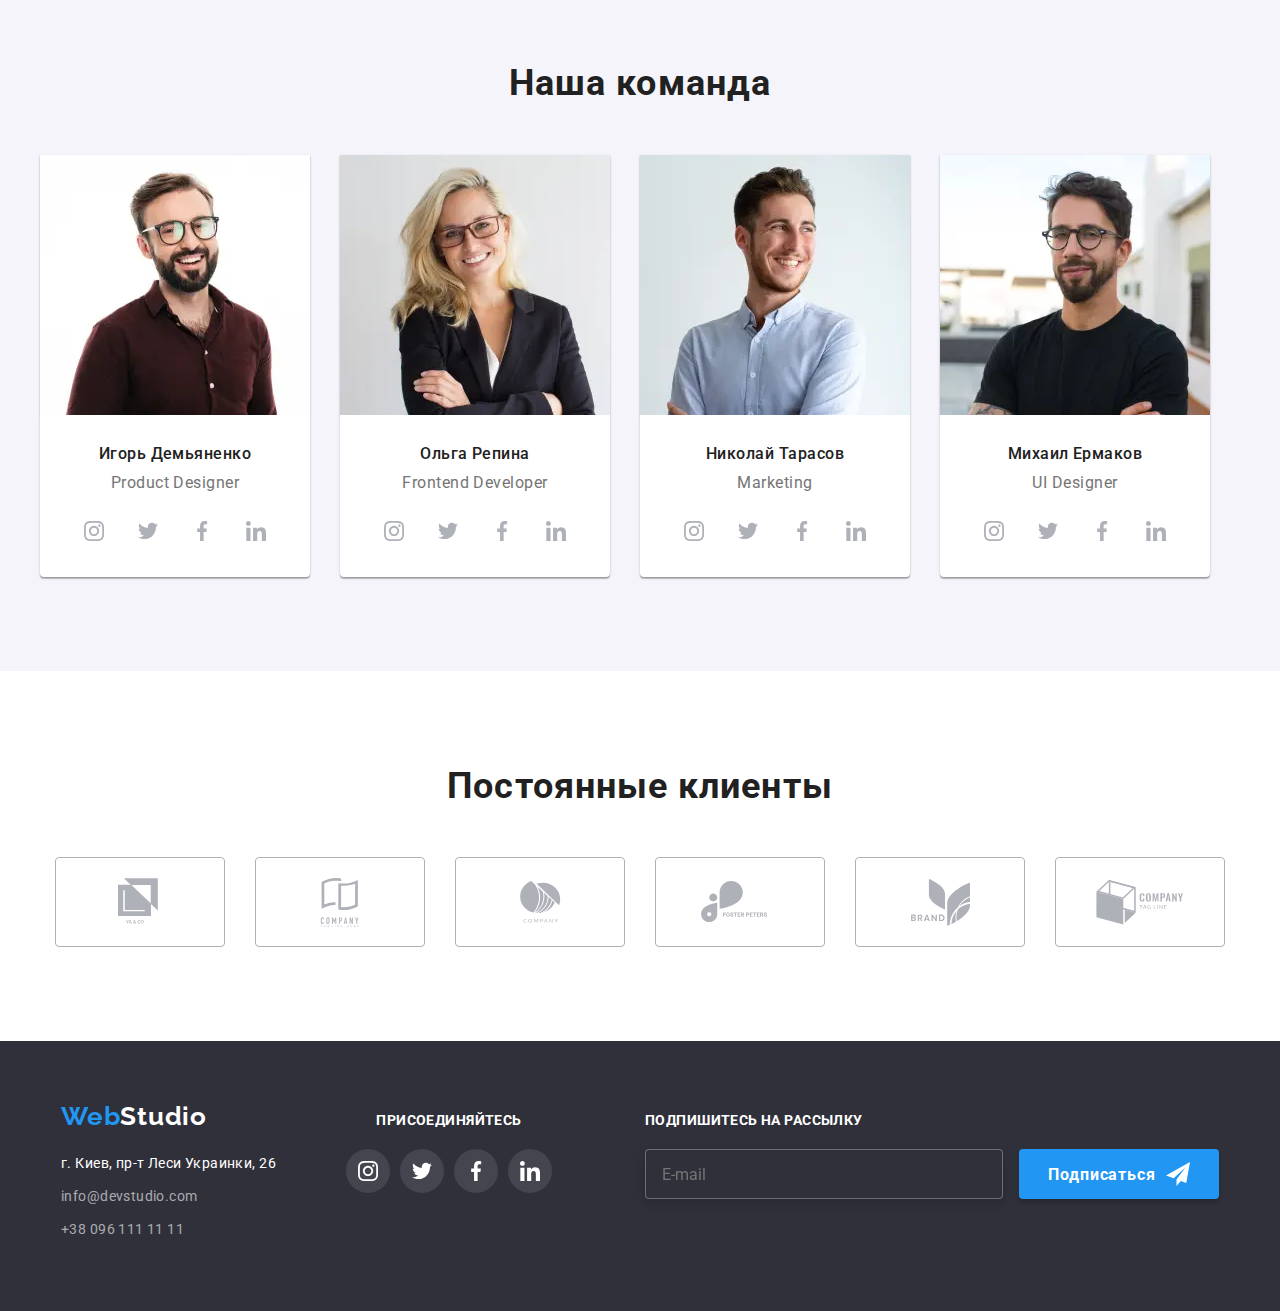
==== commit 3dc097d7: "hw-8" ====
--- a/index.html
+++ b/index.html
@@ -280,7 +280,7 @@
               </div>
               <div class="team__card">
                 <h3 class="team__name">Игорь Демьяненко</h3>
-                <p lang="en" class="team__text">Product</p>
+                <p lang="en" class="team__text">Product Designer</p>
                 <ul class="social__list list">
                   <li class="social__item">
                     <a href="" class="social__link">
--- a/css/main.min.css
+++ b/css/main.min.css
@@ -1,2 +1,2 @@
-.site-nav__list,.contact__list,.mobile-menu__list,.mobile-contact__list,.mobile-social__list,.features__list,.work__list,.team__list,.social__list,.clients__list,.footer__list,.footer-social__list,.portfolio-filtr,.portfolio__list{list-style:none;margin:0;padding:0}.logo,.logo__footer,.site-nav__link,.contact__link,.mobile-menu__link,.mobile-contact__link,.mobile-social__link,.footer__link,.policy__link,.portfolio__link{text-decoration:none}.visually-hidden{position:absolute !important;clip:rect(1px 1px 1px 1px);clip:rect(1px, 1px, 1px, 1px);padding:0 !important;border:0 !important;height:1px !important;width:1px !important;overflow:hidden}.page{background:#fff;font-family:Roboto, sans-serif;color:#212121}h1,h2,h3,h4,h5,h6,p{margin:0}img{display:block;max-width:100%;height:auto;-webkit-box-shadow:0px 1px 3px rgba(0,0,0,0.12),0px 1px 1px rgba(0,0,0,0.14),0px 2px 1px rgba(0,0,0,0.2);box-shadow:0px 1px 3px rgba(0,0,0,0.12),0px 1px 1px rgba(0,0,0,0.14),0px 2px 1px rgba(0,0,0,0.2)}.contanier{padding-left:15px;padding-right:15px;margin:0 auto}.page-header .contanier{display:-webkit-box;display:-ms-flexbox;display:flex;-webkit-box-pack:justify;-ms-flex-pack:justify;justify-content:space-between;-webkit-box-align:center;-ms-flex-align:center;align-items:center}@media screen and (min-width: 480px){.contanier{width:480px;margin:0 auto}}@media screen and (min-width: 768px){.contanier{width:768px}.contanier--flex{display:-webkit-box;display:-ms-flexbox;display:flex;-webkit-box-orient:horizontal;-webkit-box-direction:normal;-ms-flex-direction:row;flex-direction:row;-ms-flex-wrap:wrap;flex-wrap:wrap;-webkit-box-align:baseline;-ms-flex-align:baseline;align-items:baseline;-webkit-box-pack:center;-ms-flex-pack:center;justify-content:center}}@media screen and (min-width: 1200px){.contanier{width:1200px}.contanier--flex{display:-webkit-box;display:-ms-flexbox;display:flex;-webkit-box-align:baseline;-ms-flex-align:baseline;align-items:baseline}}.page-header{border-bottom:1px solid #ececec;min-width:480px}.main-nav{display:block}@media screen and (min-width: 768px){.main-nav{display:-webkit-box;display:-ms-flexbox;display:flex}}.logo{display:block;padding-top:16px;padding-bottom:16px;color:#000000;font-family:Raleway, sans-serif;font-weight:700;font-size:24px;line-height:1.16;letter-spacing:0.03em}.logo:focus{color:#212121}@media screen and (min-width: 768px){.logo{padding-top:26px;padding-bottom:26px;margin-right:88px}}@media screen and (min-width: 1200px){.logo{font-size:26px;line-height:1.19;margin-right:93px}}.logo__color{color:#2196f3}.logo__footer{display:block;margin-bottom:20px;color:#000000;font-family:Raleway, sans-serif;font-weight:700;font-size:26px;line-height:1.19;letter-spacing:0.03em;text-align:center}@media screen and (min-width: 1200px){.logo__footer{text-align:start}}.logo-color__footer{color:#fff}.burger__btn,.mobile-btn__close{display:block;padding:0;border:none;background-color:transparent;cursor:pointer}.burger__icon,.mobile-btn__icon{-webkit-transition:250ms cubic-bezier(0.4, 0, 0.2, 1);transition:250ms cubic-bezier(0.4, 0, 0.2, 1)}.burger__icon:hover,.burger__icon:focus,.mobile-btn__icon:hover,.mobile-btn__icon:focus{fill:#2196f3}.mobile-btn__close{position:absolute;top:10px;right:15px}.site-nav__list{display:none;color:#212121}@media screen and (min-width: 768px){.site-nav__list{display:-webkit-box;display:-ms-flexbox;display:flex;-webkit-box-align:center;-ms-flex-align:center;align-items:center}}.site-nav__item{margin-right:50px}.site-nav__item:last-child{margin-right:0px}.site-nav__link{color:#212121;font-weight:500;font-size:14px;line-height:1.12;letter-spacing:0.02em;-webkit-transition:color 250ms cubic-bezier(0.4, 0, 0.2, 1);transition:color 250ms cubic-bezier(0.4, 0, 0.2, 1)}.site-nav__link:hover,.site-nav__link:focus{color:#2196f3}.site-nav__link--current{color:#2196f3}@media screen and (min-width: 768px){.site-nav__link{position:relative;display:-webkit-box;display:-ms-flexbox;display:flex;padding-top:32px;padding-bottom:32px}.site-nav__link--current::after{content:'';position:absolute;display:block;width:100%;height:4px;left:0;bottom:0;border-radius:2px;background-color:#2196f3}}.contact__list{display:none}@media screen and (min-width: 768px){.contact__list{display:block}}@media screen and (min-width: 1200px){.contact__list{display:-webkit-box;display:-ms-flexbox;display:flex;margin-left:auto}}.contact__item{margin-bottom:10px}.contact__item:last-child{margin-bottom:0px}@media screen and (min-width: 1200px){.contact__item{margin-right:30px}.contact__item:last-child{margin-right:0px}}.contact__link{color:#757575;font-weight:500;font-size:14px;line-height:1.14;letter-spacing:0.02em;-webkit-transition:color 250ms cubic-bezier(0.4, 0, 0.2, 1),fill 250ms cubic-bezier(0.4, 0, 0.2, 1);transition:color 250ms cubic-bezier(0.4, 0, 0.2, 1),fill 250ms cubic-bezier(0.4, 0, 0.2, 1)}.contact__link:hover,.contact__link:focus{color:#2196f3}@media screen and (min-width: 1200px){.contact__link{display:-webkit-box;display:-ms-flexbox;display:flex}}.contact__icon{margin-right:10px}.contact__icon{fill:#757575;-webkit-transition:250ms cubic-bezier(0.4, 0, 0.2, 1);transition:250ms cubic-bezier(0.4, 0, 0.2, 1)}.contact__link:hover .contact__icon,.contact__link:focus .contact__icon{fill:#2196f3}.mobile-menu{position:fixed;top:0;left:50%;width:100%;height:796px;padding:48px 40px;background:#ffffff;-webkit-box-shadow:0px 4px 8px rgba(0,0,0,0.04),0px 2px 4px rgba(0,0,0,0.08),0px 1px 3px rgba(0,0,0,0.16);box-shadow:0px 4px 8px rgba(0,0,0,0.04),0px 2px 4px rgba(0,0,0,0.08),0px 1px 3px rgba(0,0,0,0.16);-webkit-transform:translateX(-50%);transform:translateX(-50%);opacity:0;visibility:hidden;pointer-events:none;z-index:100;overflow-y:scroll}.is-open{opacity:1;visibility:visible;pointer-events:auto}.mobile-menu__item{margin-bottom:32px}.mobile-menu__item:last-child{margin-bottom:0px}.mobile-menu__link{color:#212121;font-weight:500;font-size:40px;line-height:1.17;letter-spacing:0.02em;-webkit-transition:color 250ms cubic-bezier(0.4, 0, 0.2, 1);transition:color 250ms cubic-bezier(0.4, 0, 0.2, 1)}.mobile-menu__link:hover,.mobile-menu__link:focus{color:#2196f3}.mobile-menu__link--current{color:#2196f3}.mobile-contact__list{padding-top:302px}.mobile-contact__item{padding-bottom:32px}.mobile-contact__link{color:#757575;font-weight:500;font-size:24px;line-height:1.16;letter-spacing:0.02em;-webkit-transition:color 250ms cubic-bezier(0.4, 0, 0.2, 1),fill 250ms cubic-bezier(0.4, 0, 0.2, 1);transition:color 250ms cubic-bezier(0.4, 0, 0.2, 1),fill 250ms cubic-bezier(0.4, 0, 0.2, 1)}.mobile-contact__link:hover,.mobile-contact__link:focus{color:#2196f3}.mobile-contact__link--current{color:#2196f3;font-size:34px;line-height:1.17}.mobile-social__item{border-right:1px solid rgba(33,33,33,0.2)}.mobile-social__item:last-child{border-right:none}.mobile-social__list{padding-top:64px;display:-webkit-box;display:-ms-flexbox;display:flex}.mobile-social__link{position:relative;padding-left:10px;padding-right:10px;font-weight:500;font-size:18px;line-height:1.22px;color:#2196f3}@media screen and (min-width: 768px){.mobile-menu,.burger__btn{display:none}}.hero{padding-top:118px;padding-bottom:118px;background:#2f303a;text-align:center;min-width:480px;height:400px;margin-left:auto;margin-right:auto;background-image:-webkit-gradient(linear, left top, right top, from(rgba(47,48,58,0.4)), to(rgba(47,48,58,0.4))),url("../img/hero/hero-mobile.jpg");background-image:linear-gradient(to right, rgba(47,48,58,0.4), rgba(47,48,58,0.4)),url("../img/hero/hero-mobile.jpg");background-position:center;background-size:cover;background-repeat:no-repeat}@media (min-device-pixel-ratio: 2), (-webkit-min-device-pixel-ratio: 2), (min-resolution: 192dpi), (min-resolution: 2dppx){.hero{background-image:-webkit-gradient(linear, left top, right top, from(rgba(47,48,58,0.4)), to(rgba(47,48,58,0.4))),url("../img/hero/hero-mobile@2x.jpg");background-image:linear-gradient(to right, rgba(47,48,58,0.4), rgba(47,48,58,0.4)),url("../img/hero/hero-mobile@2x.jpg")}}@media screen and (min-width: 768px){.hero{background-image:-webkit-gradient(linear, left top, right top, from(rgba(47,48,58,0.4)), to(rgba(47,48,58,0.4))),url("../img/hero/hero-tablet.jpg");background-image:linear-gradient(to right, rgba(47,48,58,0.4), rgba(47,48,58,0.4)),url("../img/hero/hero-tablet.jpg")}}@media screen and (min-width: 768px) and (min-device-pixel-ratio: 2), screen and (min-width: 768px) and (-webkit-min-device-pixel-ratio: 2), screen and (min-width: 768px) and (min-resolution: 192dpi), screen and (min-width: 768px) and (min-resolution: 2dppx){.hero{background-image:-webkit-gradient(linear, left top, right top, from(rgba(47,48,58,0.4)), to(rgba(47,48,58,0.4))),url("../img/hero/hero-tablet@2x.jpg");background-image:linear-gradient(to right, rgba(47,48,58,0.4), rgba(47,48,58,0.4)),url("../img/hero/hero-tablet@2x.jpg")}}@media screen and (min-width: 1200px){.hero{max-width:1600px;padding-top:200px;padding-bottom:200px;height:600px;background-image:-webkit-gradient(linear, left top, right top, from(rgba(47,48,58,0.4)), to(rgba(47,48,58,0.4))),url("../img/hero/hero-desktop.jpg");background-image:linear-gradient(to right, rgba(47,48,58,0.4), rgba(47,48,58,0.4)),url("../img/hero/hero-desktop.jpg")}}@media screen and (min-width: 1200px) and (min-device-pixel-ratio: 2), screen and (min-width: 1200px) and (-webkit-min-device-pixel-ratio: 2), screen and (min-width: 1200px) and (min-resolution: 192dpi), screen and (min-width: 1200px) and (min-resolution: 2dppx){.hero{background-image:-webkit-gradient(linear, left top, right top, from(rgba(47,48,58,0.4)), to(rgba(47,48,58,0.4))),url("../img/hero/hero-desktop@2x.jpg");background-image:linear-gradient(to right, rgba(47,48,58,0.4), rgba(47,48,58,0.4)),url("../img/hero/hero-desktop@2x.jpg")}}.hero__title{margin-left:auto;margin-right:auto;margin-bottom:30px;max-width:360px;color:#fff;-ms-flex-line-pack:center;align-content:center;font-weight:900;font-size:26px;line-height:1.62;text-align:center;letter-spacing:0.06em;text-transform:uppercase;-webkit-transition:background 250ms cubic-bezier(0.4, 0, 0.2, 1);transition:background 250ms cubic-bezier(0.4, 0, 0.2, 1)}.hero__button{padding:10px 32px;min-width:200px;border-radius:4px;border:1px solid transparent;background:#2196f3;color:#fff;font-weight:700;font-size:16px;line-height:1.87;letter-spacing:0.06em;cursor:pointer;-webkit-box-align:center;-ms-flex-align:center;align-items:center}.hero__button:hover,.hero__button:focus{background:#188ce8}.features{padding-top:60px;padding-bottom:60px}@media screen and (min-width: 1200px){.features{padding-top:94px;padding-bottom:0px}}@media screen and (min-width: 768px){.features__list{display:-webkit-box;display:-ms-flexbox;display:flex;-ms-flex-wrap:wrap;flex-wrap:wrap;margin-left:-30px;margin-top:-30px;-webkit-box-pack:center;-ms-flex-pack:center;justify-content:center}}@media screen and (min-width: 1200px){.features__list{padding:0}}.features__item{width:450px;margin-bottom:30px}.features__item:last-child{margin-bottom:0px}@media screen and (min-width: 768px){.features__item{margin-bottom:0px;width:354px;margin-left:30px;margin-top:30px;-ms-flex-preferred-size:calc(100% / 2 - 30px);flex-basis:calc(100% / 2 - 30px)}}@media screen and (min-width: 1200px){.features__item{width:270px;-ms-flex-preferred-size:calc(100% / 4 - 30px);flex-basis:calc(100% / 4 - 30px);margin-top:0}.features__item:first-child{margin-left:0px}}.features__title{margin-bottom:10px;text-transform:uppercase;font-weight:700;font-size:14px;line-height:1.14;letter-spacing:0.03em;text-align:center}.features__text{color:#757575;font-weight:400;font-size:14px;line-height:1.71;letter-spacing:0.03em}.features__icon{display:-webkit-box;display:-ms-flexbox;display:flex;-webkit-box-pack:center;-ms-flex-pack:center;justify-content:center;-webkit-box-align:center;-ms-flex-align:center;align-items:center;height:120px;background-color:#f5f4fa;border-radius:4px;margin-bottom:30px}.work{padding-top:94px;padding-bottom:94px}@media screen and (max-width: 1199px){.work{display:none}}.work__title{margin-bottom:50px;font-weight:700;font-size:36px;line-height:1.16;text-align:center;letter-spacing:0.03em}.work__list{display:-webkit-box;display:-ms-flexbox;display:flex;margin-left:-30px}.work__item{-ms-flex-preferred-size:calc(100% / 3 - 30px);flex-basis:calc(100% / 3 - 30px);margin-left:30px}.work__thumb{position:relative;display:block}.work__card{position:absolute;left:0;bottom:0;width:100%;height:70px;background:rgba(47,48,58,0.8);color:#fff}.work__text{padding-top:27px;padding-bottom:27px;font-weight:700;font-size:14px;line-height:1.14;letter-spacing:0.03em;text-align:center}.team{padding-top:60px;padding-bottom:60px;text-align:center;background:#f5f4fa;min-width:480px}@media screen and (min-width: 768px){.team{min-width:768px}}@media screen and (min-width: 1200px){.team{padding-top:94px;padding-bottom:94px}}.team__title{margin-bottom:30px;font-weight:700;font-size:36px;line-height:1.16;text-align:center;letter-spacing:0.03em}.team__name{margin-bottom:10px;font-weight:500;font-size:16px;line-height:1.18;letter-spacing:0.03em}@media screen and (min-width: 768px){.team__list{display:-webkit-box;display:-ms-flexbox;display:flex;-ms-flex-wrap:wrap;flex-wrap:wrap;margin-left:-30px;margin-top:-30px;-webkit-box-pack:center;-ms-flex-pack:center;justify-content:center}}.team__item{margin-bottom:30px}.team__item:last-child{margin-bottom:0px}@media screen and (min-width: 768px){.team__item{width:354px;margin-top:30px;margin-left:30px;margin-bottom:0px;-ms-flex-preferred-size:calc(100% / 2 - 30px);flex-basis:calc(100% / 2 - 30px)}}@media screen and (min-width: 1200px){.team__item{width:270px;-ms-flex-preferred-size:calc(100% / 4 - 30px);flex-basis:calc(100% / 4 - 30px);margin-left:30px;margin-bottom:0px}.team__item:first-child{margin-left:0px}}.team__text{margin-bottom:16px;color:#757575;font-weight:normal;font-size:16px;line-height:1.18;letter-spacing:0.03em}.team__card{padding-top:30px;padding-bottom:24px;background:#ffffff;-webkit-box-shadow:0px 1px 3px rgba(0,0,0,0.12),0px 1px 1px rgba(0,0,0,0.14),0px 2px 1px rgba(0,0,0,0.2);box-shadow:0px 1px 3px rgba(0,0,0,0.12),0px 1px 1px rgba(0,0,0,0.14),0px 2px 1px rgba(0,0,0,0.2);border-radius:0px 0px 4px 4px}.card-thumb{display:block}.social__list{display:-webkit-box;display:-ms-flexbox;display:flex;-webkit-box-pack:center;-ms-flex-pack:center;justify-content:center}.social__item{margin-right:10px}.social__item:last-child{margin-right:0px}.social__link{display:-webkit-box;display:-ms-flexbox;display:flex;-webkit-box-align:center;-ms-flex-align:center;align-items:center;-webkit-box-pack:center;-ms-flex-pack:center;justify-content:center;width:44px;height:44px;border-radius:50%;-webkit-transition:background-color 250ms cubic-bezier(0.4, 0, 0.2, 1),fill 250ms cubic-bezier(0.4, 0, 0.2, 1);transition:background-color 250ms cubic-bezier(0.4, 0, 0.2, 1),fill 250ms cubic-bezier(0.4, 0, 0.2, 1)}.social__link:hover,.social__link:focus{background-color:#2196f3}.social__icon{fill:#afb1b8;-webkit-transition:fill 250ms cubic-bezier(0.4, 0, 0.2, 1);transition:fill 250ms cubic-bezier(0.4, 0, 0.2, 1)}.social__link:hover .social__icon,.social__link:focus .social__icon{fill:#fff}.clients{padding-top:60px;padding-bottom:60px}@media screen and (min-width: 768px){.clients{min-width:768px}}@media screen and (min-width: 1200px){.clients{padding-top:94px;padding-bottom:94px}}.clients__title{margin-bottom:30px;font-weight:700;font-size:28px;line-height:1.17;text-align:center;letter-spacing:0.03em}.clients__list{display:-webkit-box;display:-ms-flexbox;display:flex;-ms-flex-wrap:wrap;flex-wrap:wrap;margin-left:-30px;margin-top:-30px}@media screen and (min-width: 768px){.clients__list{display:-webkit-box;display:-ms-flexbox;display:flex;-ms-flex-wrap:wrap;flex-wrap:wrap;margin-left:-30px;-webkit-box-pack:center;-ms-flex-pack:center;justify-content:center}}@media screen and (min-width: 1200px){.clients__list{margin-left:-30px}}.clients__item{margin-left:30px;margin-top:30px;-ms-flex-preferred-size:calc(100% / 2 - 30px);flex-basis:calc(100% / 2 - 30px)}@media screen and (min-width: 768px){.clients__item{width:226px;margin-left:30px;-ms-flex-preferred-size:calc(100% / 3 - 30px);flex-basis:calc(100% / 3 - 30px)}}@media screen and (min-width: 1200px){.clients__item{width:170px;-webkit-box-align:center;-ms-flex-align:center;align-items:center;-webkit-box-pack:center;-ms-flex-pack:center;justify-content:center;-ms-flex-preferred-size:calc(100% / 6 - 30px);flex-basis:calc(100% / 6 - 30px);margin-left:30px}}.clients__link{display:-webkit-box;display:-ms-flexbox;display:flex;-webkit-box-align:center;-ms-flex-align:center;align-items:center;-webkit-box-pack:center;-ms-flex-pack:center;justify-content:center;width:210px;height:90px;border:1px solid #afb1b8;-webkit-box-sizing:border-box;box-sizing:border-box;border-radius:4px;-webkit-transition:border 250ms cubic-bezier(0.4, 0, 0.2, 1);transition:border 250ms cubic-bezier(0.4, 0, 0.2, 1)}.clients__link:hover,.clients__link:focus{border:1px solid #2196f3}@media screen and (min-width: 768px){.clients__link{width:226px}}@media screen and (min-width: 1200px){.clients__link{width:170px}}.clients__icon{fill:#afb1b8;-webkit-transition:fill 250ms cubic-bezier(0.4, 0, 0.2, 1);transition:fill 250ms cubic-bezier(0.4, 0, 0.2, 1)}.clients__icon:hover,.clients__icon:focus{fill:#2196f3}.footer{padding-top:60px;padding-bottom:60px;min-width:480px;background:#2f303a}@media screen and (min-width: 768px){.footer{min-width:768px}}.footer__adress{color:#fff;font-weight:400;font-size:14px;line-height:1.71;letter-spacing:0.03em;text-align:center}.address-style{font-style:normal}.footer__link{display:block;padding:0;color:rgba(255,255,255,0.6);font-weight:400;font-size:14px;line-height:1.71;letter-spacing:0.03em;text-align:center}@media screen and (min-width: 1200px){.footer__link{text-align:start}}.footer__link:hover,.footer__link:focus{color:#2196f3}.footer__list{margin-top:9px}.footer__item{margin-bottom:9px}@media screen and (min-width: 768px){.footer-social{margin-left:165px}}@media screen and (min-width: 1200px){.footer-social{margin-left:70px}}.footer-social__title{display:block;margin-top:60px;margin-bottom:20px;font-weight:bold;font-size:14px;line-height:1.14;letter-spacing:0.03em;text-transform:uppercase;text-align:center;color:#fff}@media screen and (min-width: 768px){.footer-social__title{margin-top:0}}.footer-social__list{display:-webkit-box;display:-ms-flexbox;display:flex;-webkit-box-pack:center;-ms-flex-pack:center;justify-content:center}.footer-social__item{margin-right:10px;background-color:rgba(255,255,255,0.1);border-radius:50%}.footer-social__item:last-child{margin-right:0}.footer-social__link{display:-webkit-box;display:-ms-flexbox;display:flex;-webkit-box-align:center;-ms-flex-align:center;align-items:center;-webkit-box-pack:center;-ms-flex-pack:center;justify-content:center;width:44px;height:44px;border-radius:50%;-webkit-transition:background-color 250ms cubic-bezier(0.4, 0, 0.2, 1);transition:background-color 250ms cubic-bezier(0.4, 0, 0.2, 1)}.footer-social__link:hover,.footer-social__link:focus{background-color:#2196f3}.footer-social__icon{fill:#fff}.footer-form{margin-top:60px}@media screen and (min-width: 1200px){.footer-form{margin-top:0;margin-left:93px}}.footer-form__title{margin-bottom:20px;font-weight:700;font-size:14px;line-height:1.14;letter-spacing:0.03em;text-align:center;color:#fff}@media screen and (min-width: 1200px){.footer-form__title{text-align:start}}.footer-form__btn{display:-webkit-box;display:-ms-flexbox;display:flex;-webkit-box-pack:center;-ms-flex-pack:center;justify-content:center;-webkit-box-align:center;-ms-flex-align:center;align-items:center;margin-right:auto;margin-left:auto;height:50px;min-width:200px;border-radius:4px;border:1px solid transparent;font-weight:700;font-size:16px;line-height:1.87;letter-spacing:0.06em;cursor:pointer;background:#2196f3;color:#fff;-webkit-box-shadow:0px 4px 4px rgba(0,0,0,0.15);box-shadow:0px 4px 4px rgba(0,0,0,0.15)}@media screen and (min-width: 1200px){.footer-form__btn{display:-webkit-inline-box;display:-ms-inline-flexbox;display:inline-flex;margin-left:12px}}.footer-form__btn:hover,.footer-form__btn:focus{background:#188ce8}.footer-form__input{width:450px;height:50px;padding:0px 16px;margin-bottom:20px;border:1px solid rgba(255,255,255,0.3);-webkit-box-sizing:border-box;box-sizing:border-box;-webkit-filter:drop-shadow(0px 4px 4px rgba(0,0,0,0.15));filter:drop-shadow(0px 4px 4px rgba(0,0,0,0.15));border-radius:4px;background:#2f303a;color:var(--white-color);-webkit-transition:background 250ms cubic-bezier(0.4, 0, 0.2, 1);transition:background 250ms cubic-bezier(0.4, 0, 0.2, 1)}@media screen and (min-width: 1200px){.footer-form__input{width:358px}}.footer-form__input:focus{border:1px solid #2196f3;-webkit-box-sizing:border-box;box-sizing:border-box;border-radius:4px;outline:none}.footer-form__icon{margin-left:10px;fill:#fff}.backdrop{position:fixed;top:0;left:0;width:100%;height:100%;background-color:rgba(0,0,0,0.2);opacity:1;-webkit-transition:250ms cubic-bezier(0.4, 0, 0.2, 1),-webkit-box-shadow 250ms cubic-bezier(0.4, 0, 0.2, 1);transition:250ms cubic-bezier(0.4, 0, 0.2, 1),-webkit-box-shadow 250ms cubic-bezier(0.4, 0, 0.2, 1);transition:250ms cubic-bezier(0.4, 0, 0.2, 1),box-shadow 250ms cubic-bezier(0.4, 0, 0.2, 1);transition:250ms cubic-bezier(0.4, 0, 0.2, 1),box-shadow 250ms cubic-bezier(0.4, 0, 0.2, 1),-webkit-box-shadow 250ms cubic-bezier(0.4, 0, 0.2, 1);overflow-y:scroll}.backdrop.is-hidden{opacity:0;pointer-events:none}.modal{position:absolute;left:50%;top:50%;-webkit-transform:translate(-50%, -50%);transform:translate(-50%, -50%);min-width:450px;min-height:609px;border-radius:4px;background-color:#fff;-webkit-box-shadow:0px 1px 3px rgba(0,0,0,0.12),0px 1px 1px rgba(0,0,0,0.14),0px 2px 1px rgba(0,0,0,0.2);box-shadow:0px 1px 3px rgba(0,0,0,0.12),0px 1px 1px rgba(0,0,0,0.14),0px 2px 1px rgba(0,0,0,0.2)}.modal__button{position:absolute;top:8px;right:8px;width:30px;height:30px;display:-webkit-box;display:-ms-flexbox;display:flex;-webkit-box-pack:center;-ms-flex-pack:center;justify-content:center;-webkit-box-align:center;-ms-flex-align:center;align-items:center;border:1px solid rgba(0,0,0,0.1);border-radius:50px;cursor:pointer;background-color:#fff}.modal__close{-webkit-transition:250ms cubic-bezier(0.4, 0, 0.2, 1);transition:250ms cubic-bezier(0.4, 0, 0.2, 1)}.modal__button:hover .modal__close{fill:#2196f3}.modal__title{padding-top:40px;padding-left:40px;padding-right:40px;margin-bottom:12px;font-weight:700;font-size:20px;line-height:1.15;text-align:center;letter-spacing:0.03em}.form{width:370px;margin-right:auto;margin-left:auto}@media screen and (min-width: 1200px){.form{width:448px}}.form__group{position:relative;margin-bottom:10px;display:-webkit-box;display:-ms-flexbox;display:flex;-webkit-box-orient:vertical;-webkit-box-direction:normal;-ms-flex-direction:column;flex-direction:column}.form__label{margin-bottom:5px;font-weight:400;font-size:12px;line-height:1.16;letter-spacing:0.01em;color:#757575}.form__input{cursor:pointer;height:40px;margin:0;padding:12px 42px;border-radius:4px;border:1px solid rgba(33,33,33,0.2);-webkit-transition:250ms cubic-bezier(0.4, 0, 0.2, 1);transition:250ms cubic-bezier(0.4, 0, 0.2, 1)}.form__input:focus{border:1px solid #2196f3;-webkit-box-sizing:border-box;box-sizing:border-box;border-radius:4px;outline:none}.form__group:focus-within .form__icon{fill:#2196f3}.form__comment{padding:12px 16px;height:120px;border-radius:4px;border:1px solid rgba(33,33,33,0.2);font-weight:400;font-size:12px;line-height:1.16;letter-spacing:0.01em;resize:none}.form__comment::-webkit-input-placeholder{color:rgba(117,117,117,0.5)}.form__comment:-ms-input-placeholder{color:rgba(117,117,117,0.5)}.form__comment::-ms-input-placeholder{color:rgba(117,117,117,0.5)}.form__comment::placeholder{color:rgba(117,117,117,0.5)}.form__comment:focus{border:1px solid #2196f3;-webkit-box-sizing:border-box;box-sizing:border-box;border-radius:4px;outline:none}.form-checkbox{display:-webkit-box;display:-ms-flexbox;display:flex;-webkit-box-pack:center;-ms-flex-pack:center;justify-content:center;-webkit-box-align:center;-ms-flex-align:center;align-items:center;font-weight:400;font-size:12px;line-height:1.16;letter-spacing:0.01em;color:#757575}.check{position:absolute !important;clip:rect(1px 1px 1px 1px);clip:rect(1px, 1px, 1px, 1px);padding:0 !important;border:0 !important;height:1px !important;width:1px !important;overflow:hidden}.check__icon{display:inline-block;vertical-align:text-bottom;width:16px;height:15px;margin-right:6px;border:2px solid #212121;border-radius:4px}.check:checked+.check__icon{border-color:#2196f3;background-color:#2196f3;background-image:url(../img/icon_check.svg);background-size:contain;background-origin:border-box}.form-btn{display:block;margin-top:30px;margin-left:auto;margin-right:auto;padding:10px 55px;min-width:200px;border-radius:4px;border:1px solid transparent;font-weight:700;font-size:16px;line-height:1.87;letter-spacing:0.06em;cursor:pointer;-webkit-box-align:center;-ms-flex-align:center;align-items:center;background:#2196f3;color:#fff;-webkit-box-shadow:0px 4px 4px rgba(0,0,0,0.15);box-shadow:0px 4px 4px rgba(0,0,0,0.15);-webkit-transition:250ms cubic-bezier(0.4, 0, 0.2, 1);transition:250ms cubic-bezier(0.4, 0, 0.2, 1)}.form-btn:hover,.form-btn:focus{background:#2196f3}.policy__link{font-weight:400;font-size:12px;line-height:1.71;letter-spacing:0.03em;color:#2196f3;border-bottom:1px solid #2196f3}.form__icon{position:absolute;top:50%;left:20px;-webkit-transform:translatex(-50%);transform:translatex(-50%);-webkit-transition:250ms cubic-bezier(0.4, 0, 0.2, 1);transition:250ms cubic-bezier(0.4, 0, 0.2, 1)}.portfolio{padding-top:60px;padding-bottom:60px}@media screen and (min-width: 1200px){.portfolio{padding-top:94px;padding-bottom:94px}}.portfolio-filtr{display:-webkit-box;display:-ms-flexbox;display:flex;-ms-flex-wrap:wrap;flex-wrap:wrap;margin-bottom:40px}@media screen and (min-width: 768px){.portfolio-filtr{margin-bottom:30px;-webkit-box-pack:center;-ms-flex-pack:center;justify-content:center}}@media screen and (min-width: 1200px){.portfolio-filtr{margin-bottom:50px}}.portfolio-filtr__item{margin-right:8px;margin-bottom:15px}.portfolio-filtr__item:last-child{margin-right:0;margin-bottom:0}@media screen and (min-width: 768px){.portfolio-filtr__item{margin-bottom:0px}}.portfolio__btn{border-radius:4px;border:1px solid transparent;padding:6px 22px;background:#f5f4fa;font-weight:500;font-size:16px;line-height:1.62;letter-spacing:0.03em;cursor:pointer;-webkit-transition:250ms cubic-bezier(0.4, 0, 0.2, 1),color 250ms cubic-bezier(0.4, 0, 0.2, 1),-webkit-box-shadow 250ms cubic-bezier(0.4, 0, 0.2, 1);transition:250ms cubic-bezier(0.4, 0, 0.2, 1),color 250ms cubic-bezier(0.4, 0, 0.2, 1),-webkit-box-shadow 250ms cubic-bezier(0.4, 0, 0.2, 1);transition:250ms cubic-bezier(0.4, 0, 0.2, 1),color 250ms cubic-bezier(0.4, 0, 0.2, 1),box-shadow 250ms cubic-bezier(0.4, 0, 0.2, 1);transition:250ms cubic-bezier(0.4, 0, 0.2, 1),color 250ms cubic-bezier(0.4, 0, 0.2, 1),box-shadow 250ms cubic-bezier(0.4, 0, 0.2, 1),-webkit-box-shadow 250ms cubic-bezier(0.4, 0, 0.2, 1)}.portfolio__btn:hover,.portfolio__btn:focus{background:#2196f3;color:#fff;-webkit-box-shadow:0px 3px 1px rgba(0,0,0,0.1),0px 1px 2px rgba(0,0,0,0.08),0px 2px 2px rgba(0,0,0,0.12);box-shadow:0px 3px 1px rgba(0,0,0,0.1),0px 1px 2px rgba(0,0,0,0.08),0px 2px 2px rgba(0,0,0,0.12)}@media screen and (min-width: 768px){.portfolio__list{display:-webkit-box;display:-ms-flexbox;display:flex;-ms-flex-wrap:wrap;flex-wrap:wrap;margin-left:-30px;margin-top:-30px}}.portfolio__item{display:-webkit-box;display:-ms-flexbox;display:flex;margin-bottom:30px}.portfolio__item:last-child{margin-bottom:0px}@media screen and (min-width: 768px){.portfolio__item{margin-bottom:0;margin-left:30px;margin-top:30px;-ms-flex-preferred-size:calc(100% / 2 - 30px);flex-basis:calc(100% / 2 - 30px)}}@media screen and (min-width: 1200px){.portfolio__item{-ms-flex-preferred-size:calc(100% / 3 - 30px);flex-basis:calc(100% / 3 - 30px);margin-left:30px;margin-top:30px}}.portfolio__link{display:block;color:#212121;display:-webkit-box;display:-ms-flexbox;display:flex;-webkit-box-orient:vertical;-webkit-box-direction:normal;-ms-flex-direction:column;flex-direction:column;-webkit-transition:-webkit-box-shadow 250ms cubic-bezier(0.4, 0, 0.2, 1);transition:-webkit-box-shadow 250ms cubic-bezier(0.4, 0, 0.2, 1);transition:box-shadow 250ms cubic-bezier(0.4, 0, 0.2, 1);transition:box-shadow 250ms cubic-bezier(0.4, 0, 0.2, 1), -webkit-box-shadow 250ms cubic-bezier(0.4, 0, 0.2, 1)}.portfolio__link:hover,.portfolio__link:focus{-webkit-box-sizing:border-box;box-sizing:border-box;-webkit-box-shadow:0px 1px 1px rgba(0,0,0,0.12),0px 4px 4px rgba(0,0,0,0.06),1px 4px 6px rgba(0,0,0,0.16);box-shadow:0px 1px 1px rgba(0,0,0,0.12),0px 4px 4px rgba(0,0,0,0.06),1px 4px 6px rgba(0,0,0,0.16)}.portfolio__text{color:#757575;font-weight:400;font-size:16px;line-height:1.87;letter-spacing:0.03em}.portfolio__title{margin-bottom:4px;font-weight:700;font-size:18px;line-height:2;letter-spacing:0.06em}.portfolio__card{padding:20px 24px 20px 24px;border:1px solid #eeeeee;border-top:none;-webkit-box-flex:1;-ms-flex-positive:1;flex-grow:1}.portfolio__thumb{position:relative;overflow:hidden}.portfolio__overlay{position:absolute;right:0;bottom:0;pointer-events:none;height:294px;width:100%;padding:63px 24px;font-weight:400;font-size:18px;line-height:1.55;letter-spacing:0.03em;color:#fff;background-color:rgba(33,150,243,0.9);-webkit-transform:translateY(100%);transform:translateY(100%);-webkit-transition:250ms cubic-bezier(0.4, 0, 0.2, 1);transition:250ms cubic-bezier(0.4, 0, 0.2, 1)}.portfolio__link:hover .portfolio__overlay,.portfolio__link:focus .portfolio__overlay{-webkit-transform:translateY(0);transform:translateY(0);-webkit-transition:250ms cubic-bezier(0.4, 0, 0.2, 1);transition:250ms cubic-bezier(0.4, 0, 0.2, 1)}
+.site-nav__list,.contact__list,.mobile-menu__list,.mobile-contact__list,.mobile-social__list,.features__list,.work__list,.team__list,.social__list,.clients__list,.footer__list,.footer-social__list,.portfolio-filtr,.portfolio__list{list-style:none;margin:0;padding:0}.logo,.logo__footer,.site-nav__link,.contact__link,.mobile-menu__link,.mobile-contact__link,.mobile-social__link,.footer__link,.policy__link,.portfolio__link{text-decoration:none}.visually-hidden{position:absolute !important;clip:rect(1px 1px 1px 1px);clip:rect(1px, 1px, 1px, 1px);padding:0 !important;border:0 !important;height:1px !important;width:1px !important;overflow:hidden}.page{background:#fff;font-family:Roboto, sans-serif;color:#212121}h1,h2,h3,h4,h5,h6,p{margin:0}img{display:block;max-width:100%;height:auto;-webkit-box-shadow:0px 1px 3px rgba(0,0,0,0.12),0px 1px 1px rgba(0,0,0,0.14),0px 2px 1px rgba(0,0,0,0.2);box-shadow:0px 1px 3px rgba(0,0,0,0.12),0px 1px 1px rgba(0,0,0,0.14),0px 2px 1px rgba(0,0,0,0.2)}.contanier{padding-left:15px;padding-right:15px;margin-left:auto;margin-right:auto}.page-header .contanier{display:-webkit-box;display:-ms-flexbox;display:flex;-webkit-box-pack:justify;-ms-flex-pack:justify;justify-content:space-between;-webkit-box-align:center;-ms-flex-align:center;align-items:center}@media screen and (min-width: 480px){.contanier{width:480px;margin:0 auto}}@media screen and (min-width: 768px){.contanier{width:768px}.contanier--flex{display:-webkit-box;display:-ms-flexbox;display:flex;-webkit-box-orient:horizontal;-webkit-box-direction:normal;-ms-flex-direction:row;flex-direction:row;-ms-flex-wrap:wrap;flex-wrap:wrap;-webkit-box-align:baseline;-ms-flex-align:baseline;align-items:baseline;-webkit-box-pack:center;-ms-flex-pack:center;justify-content:center}}@media screen and (min-width: 1200px){.contanier{width:1200px}.contanier--flex{display:-webkit-box;display:-ms-flexbox;display:flex;-webkit-box-align:baseline;-ms-flex-align:baseline;align-items:baseline}}.page-header{border-bottom:1px solid #ececec;min-width:480px}.main-nav{display:block}@media screen and (min-width: 768px){.main-nav{display:-webkit-box;display:-ms-flexbox;display:flex}}.logo{display:block;padding-top:16px;padding-bottom:16px;color:#000000;font-family:Raleway, sans-serif;font-weight:700;font-size:24px;line-height:1.16;letter-spacing:0.03em}.logo:focus{color:#212121}@media screen and (min-width: 768px){.logo{padding-top:26px;padding-bottom:26px;margin-right:88px}}@media screen and (min-width: 1200px){.logo{font-size:26px;line-height:1.19;margin-right:93px}}.logo__color{color:#2196f3}.logo__footer{display:block;margin-bottom:20px;color:#000000;font-family:Raleway, sans-serif;font-weight:700;font-size:26px;line-height:1.19;letter-spacing:0.03em;text-align:center}@media screen and (min-width: 1200px){.logo__footer{text-align:start}}.logo-color__footer{color:#fff}.burger__btn,.mobile-btn__close{display:block;padding:0;border:none;background-color:transparent;cursor:pointer}.burger__icon,.mobile-btn__icon{-webkit-transition:250ms cubic-bezier(0.4, 0, 0.2, 1);transition:250ms cubic-bezier(0.4, 0, 0.2, 1)}.burger__icon:hover,.burger__icon:focus,.mobile-btn__icon:hover,.mobile-btn__icon:focus{fill:#2196f3}.mobile-btn__close{position:absolute;top:10px;right:15px}.site-nav__list{display:none;color:#212121}@media screen and (min-width: 768px){.site-nav__list{display:-webkit-box;display:-ms-flexbox;display:flex;-webkit-box-align:center;-ms-flex-align:center;align-items:center}}.site-nav__item{margin-right:50px}.site-nav__item:last-child{margin-right:0px}.site-nav__link{color:#212121;font-weight:500;font-size:14px;line-height:1.12;letter-spacing:0.02em;-webkit-transition:color 250ms cubic-bezier(0.4, 0, 0.2, 1);transition:color 250ms cubic-bezier(0.4, 0, 0.2, 1)}.site-nav__link:hover,.site-nav__link:focus{color:#2196f3}.site-nav__link--current{color:#2196f3}@media screen and (min-width: 768px){.site-nav__link{position:relative;display:-webkit-box;display:-ms-flexbox;display:flex;padding-top:32px;padding-bottom:32px}.site-nav__link--current::after{content:'';position:absolute;display:block;width:100%;height:4px;left:0;bottom:0;border-radius:2px;background-color:#2196f3}}.contact__list{display:none}@media screen and (min-width: 768px){.contact__list{display:block}}@media screen and (min-width: 1200px){.contact__list{display:-webkit-box;display:-ms-flexbox;display:flex;margin-left:auto}}.contact__item{margin-bottom:10px}.contact__item:last-child{margin-bottom:0px}@media screen and (min-width: 1200px){.contact__item{margin-right:30px}.contact__item:last-child{margin-right:0px}}.contact__link{color:#757575;font-weight:500;font-size:14px;line-height:1.14;letter-spacing:0.02em;-webkit-transition:color 250ms cubic-bezier(0.4, 0, 0.2, 1),fill 250ms cubic-bezier(0.4, 0, 0.2, 1);transition:color 250ms cubic-bezier(0.4, 0, 0.2, 1),fill 250ms cubic-bezier(0.4, 0, 0.2, 1)}.contact__link:hover,.contact__link:focus{color:#2196f3}@media screen and (min-width: 1200px){.contact__link{display:-webkit-box;display:-ms-flexbox;display:flex}}.contact__icon{margin-right:10px}.contact__icon{fill:#757575;-webkit-transition:250ms cubic-bezier(0.4, 0, 0.2, 1);transition:250ms cubic-bezier(0.4, 0, 0.2, 1)}.contact__link:hover .contact__icon,.contact__link:focus .contact__icon{fill:#2196f3}.mobile-menu{position:fixed;top:0;left:50%;width:100%;height:796px;padding:48px 40px;background:#ffffff;-webkit-box-shadow:0px 4px 8px rgba(0,0,0,0.04),0px 2px 4px rgba(0,0,0,0.08),0px 1px 3px rgba(0,0,0,0.16);box-shadow:0px 4px 8px rgba(0,0,0,0.04),0px 2px 4px rgba(0,0,0,0.08),0px 1px 3px rgba(0,0,0,0.16);-webkit-transform:translateX(-50%);transform:translateX(-50%);opacity:0;visibility:hidden;pointer-events:none;z-index:100;overflow-y:scroll}.is-open{opacity:1;visibility:visible;pointer-events:auto}.mobile-menu__item{margin-bottom:32px}.mobile-menu__item:last-child{margin-bottom:0px}.mobile-menu__link{color:#212121;font-weight:500;font-size:40px;line-height:1.17;letter-spacing:0.02em;-webkit-transition:color 250ms cubic-bezier(0.4, 0, 0.2, 1);transition:color 250ms cubic-bezier(0.4, 0, 0.2, 1)}.mobile-menu__link:hover,.mobile-menu__link:focus{color:#2196f3}.mobile-menu__link--current{color:#2196f3}.mobile-contact__list{padding-top:302px}.mobile-contact__item{padding-bottom:32px}.mobile-contact__link{color:#757575;font-weight:500;font-size:24px;line-height:1.16;letter-spacing:0.02em;-webkit-transition:color 250ms cubic-bezier(0.4, 0, 0.2, 1),fill 250ms cubic-bezier(0.4, 0, 0.2, 1);transition:color 250ms cubic-bezier(0.4, 0, 0.2, 1),fill 250ms cubic-bezier(0.4, 0, 0.2, 1)}.mobile-contact__link:hover,.mobile-contact__link:focus{color:#2196f3}.mobile-contact__link--current{color:#2196f3;font-size:34px;line-height:1.17}.mobile-social__item{border-right:1px solid rgba(33,33,33,0.2)}.mobile-social__item:last-child{border-right:none}.mobile-social__list{padding-top:64px;display:-webkit-box;display:-ms-flexbox;display:flex}.mobile-social__link{position:relative;padding-left:10px;padding-right:10px;font-weight:500;font-size:18px;line-height:1.22px;color:#2196f3}@media screen and (min-width: 768px){.mobile-menu,.burger__btn{display:none}}.hero{padding-top:118px;padding-bottom:118px;background:#2f303a;text-align:center;min-width:480px;height:400px;margin-left:auto;margin-right:auto;background-image:-webkit-gradient(linear, left top, right top, from(rgba(47,48,58,0.4)), to(rgba(47,48,58,0.4))),url("../img/hero/hero-mobile.jpg");background-image:linear-gradient(to right, rgba(47,48,58,0.4), rgba(47,48,58,0.4)),url("../img/hero/hero-mobile.jpg");background-position:center;background-size:cover;background-repeat:no-repeat}@media (min-device-pixel-ratio: 2), (-webkit-min-device-pixel-ratio: 2), (min-resolution: 192dpi), (min-resolution: 2dppx){.hero{background-image:-webkit-gradient(linear, left top, right top, from(rgba(47,48,58,0.4)), to(rgba(47,48,58,0.4))),url("../img/hero/hero-mobile@2x.jpg");background-image:linear-gradient(to right, rgba(47,48,58,0.4), rgba(47,48,58,0.4)),url("../img/hero/hero-mobile@2x.jpg")}}@media screen and (min-width: 768px){.hero{background-image:-webkit-gradient(linear, left top, right top, from(rgba(47,48,58,0.4)), to(rgba(47,48,58,0.4))),url("../img/hero/hero-tablet.jpg");background-image:linear-gradient(to right, rgba(47,48,58,0.4), rgba(47,48,58,0.4)),url("../img/hero/hero-tablet.jpg")}}@media screen and (min-width: 768px) and (min-device-pixel-ratio: 2), screen and (min-width: 768px) and (-webkit-min-device-pixel-ratio: 2), screen and (min-width: 768px) and (min-resolution: 192dpi), screen and (min-width: 768px) and (min-resolution: 2dppx){.hero{background-image:-webkit-gradient(linear, left top, right top, from(rgba(47,48,58,0.4)), to(rgba(47,48,58,0.4))),url("../img/hero/hero-tablet@2x.jpg");background-image:linear-gradient(to right, rgba(47,48,58,0.4), rgba(47,48,58,0.4)),url("../img/hero/hero-tablet@2x.jpg")}}@media screen and (min-width: 1200px){.hero{max-width:1600px;padding-top:200px;padding-bottom:200px;height:600px;background-image:-webkit-gradient(linear, left top, right top, from(rgba(47,48,58,0.4)), to(rgba(47,48,58,0.4))),url("../img/hero/hero-desktop.jpg");background-image:linear-gradient(to right, rgba(47,48,58,0.4), rgba(47,48,58,0.4)),url("../img/hero/hero-desktop.jpg")}}@media screen and (min-width: 1200px) and (min-device-pixel-ratio: 2), screen and (min-width: 1200px) and (-webkit-min-device-pixel-ratio: 2), screen and (min-width: 1200px) and (min-resolution: 192dpi), screen and (min-width: 1200px) and (min-resolution: 2dppx){.hero{background-image:-webkit-gradient(linear, left top, right top, from(rgba(47,48,58,0.4)), to(rgba(47,48,58,0.4))),url("../img/hero/hero-desktop@2x.jpg");background-image:linear-gradient(to right, rgba(47,48,58,0.4), rgba(47,48,58,0.4)),url("../img/hero/hero-desktop@2x.jpg")}}.hero__title{margin-left:auto;margin-right:auto;margin-bottom:30px;max-width:767px;color:#fff;-ms-flex-line-pack:center;align-content:center;font-weight:900;font-size:44px;line-height:1.36;text-align:center;letter-spacing:0.06em;text-transform:uppercase;-webkit-transition:backgroun 250ms cubic-bezier(0.4, 0, 0.2, 1);transition:backgroun 250ms cubic-bezier(0.4, 0, 0.2, 1)}@media screen and (max-width: 767px){.hero__title{color:#fff;-ms-flex-line-pack:center;align-content:center;font-weight:900;font-size:26px;line-height:1.62}}@media screen and (max-width: 1199px){.hero__title{color:#fff;-ms-flex-line-pack:center;align-content:center;font-weight:900;font-size:26px;line-height:1.62;width:360px;height:84px;left:204px;top:198px}}.hero__button{padding:10px 32px;min-width:200px;border-radius:4px;border:1px solid transparent;background:#2196f3;color:#fff;font-weight:700;font-size:16px;line-height:1.87;letter-spacing:0.06em;cursor:pointer;-webkit-box-align:center;-ms-flex-align:center;align-items:center}.hero__button:hover,.hero__button:focus{background:#188ce8}.features{padding-top:60px;padding-bottom:60px}@media screen and (min-width: 1200px){.features{padding-top:94px;padding-bottom:0px}}@media screen and (min-width: 768px){.features__list{display:-webkit-box;display:-ms-flexbox;display:flex;-ms-flex-wrap:wrap;flex-wrap:wrap;margin-left:-30px;margin-top:-30px;-webkit-box-pack:center;-ms-flex-pack:center;justify-content:center}}@media screen and (min-width: 1200px){.features__list{padding:0}}.features__item{width:450px;margin-bottom:30px}.features__item:last-child{margin-bottom:0px}@media screen and (min-width: 768px){.features__item{margin-bottom:0px;width:354px;margin-left:30px;margin-top:30px;-ms-flex-preferred-size:calc(100% / 2 - 30px);flex-basis:calc(100% / 2 - 30px)}}@media screen and (min-width: 1200px){.features__item{width:270px;-ms-flex-preferred-size:calc(100% / 4 - 30px);flex-basis:calc(100% / 4 - 30px);margin-top:0}.features__item:first-child{margin-left:0px}}.features__title{margin-bottom:10px;text-transform:uppercase;font-weight:700;font-size:14px;line-height:1.14;letter-spacing:0.03em}@media screen and (max-width: 767px){.features__title{font-weight:700;font-size:14px;line-height:1.14;letter-spacing:0.03em;text-align:center}}.features__text{color:#757575;font-weight:400;font-size:14px;line-height:1.71;letter-spacing:0.03em}.features__icon{display:-webkit-box;display:-ms-flexbox;display:flex;-webkit-box-pack:center;-ms-flex-pack:center;justify-content:center;-webkit-box-align:center;-ms-flex-align:center;align-items:center;height:120px;background-color:#f5f4fa;border-radius:4px;margin-bottom:30px}.work{padding-top:94px;padding-bottom:94px}@media screen and (max-width: 1199px){.work{display:none}}.work__title{margin-bottom:50px;font-weight:700;font-size:36px;line-height:1.16;text-align:center;letter-spacing:0.03em}.work__list{display:-webkit-box;display:-ms-flexbox;display:flex;margin-left:-30px}.work__item{-ms-flex-preferred-size:calc(100% / 3 - 30px);flex-basis:calc(100% / 3 - 30px);margin-left:30px}.work__thumb{position:relative;display:block}.work__card{position:absolute;left:0;bottom:0;width:100%;height:70px;background:rgba(47,48,58,0.8);color:#fff}.work__text{padding-top:27px;padding-bottom:27px;font-weight:700;font-size:14px;line-height:1.14;letter-spacing:0.03em;text-align:center}.team{padding-top:60px;padding-bottom:60px;text-align:center;background:#f5f4fa;min-width:480px}@media screen and (min-width: 768px){.team{min-width:768px}}@media screen and (min-width: 1200px){.team{padding-top:94px;padding-bottom:94px}}.team__title{margin-bottom:50px;font-weight:700;font-size:36px;line-height:1.16;text-align:center;letter-spacing:0.03em}@media screen and (max-width: 1199px){.team__title{margin-bottom:30px;font-weight:700;font-size:28px;line-height:1.17;text-align:center;letter-spacing:0.03em}}.team__name{margin-bottom:10px;font-weight:500;font-size:16px;line-height:1.18;letter-spacing:0.03em}@media screen and (min-width: 768px){.team__list{display:-webkit-box;display:-ms-flexbox;display:flex;-ms-flex-wrap:wrap;flex-wrap:wrap;margin-left:-30px;margin-top:-30px;-webkit-box-pack:center;-ms-flex-pack:center;justify-content:center}}.team__item{margin-bottom:30px}.team__item:last-child{margin-bottom:0px}@media screen and (min-width: 768px){.team__item{width:354px;margin-top:30px;margin-left:30px;margin-bottom:0px;-ms-flex-preferred-size:calc(100% / 2 - 30px);flex-basis:calc(100% / 2 - 30px)}}@media screen and (min-width: 1200px){.team__item{width:270px;-ms-flex-preferred-size:calc(100% / 4 - 30px);flex-basis:calc(100% / 4 - 30px);margin-left:30px;margin-bottom:0px}.team__item:first-child{margin-left:0px}}.team__text{margin-bottom:16px;color:#757575;font-weight:normal;font-size:16px;line-height:1.18;letter-spacing:0.03em}.team__card{padding-top:30px;padding-bottom:24px;background:#ffffff;-webkit-box-shadow:0px 1px 3px rgba(0,0,0,0.12),0px 1px 1px rgba(0,0,0,0.14),0px 2px 1px rgba(0,0,0,0.2);box-shadow:0px 1px 3px rgba(0,0,0,0.12),0px 1px 1px rgba(0,0,0,0.14),0px 2px 1px rgba(0,0,0,0.2);border-radius:0px 0px 4px 4px}.card-thumb{display:block}.social__list{display:-webkit-box;display:-ms-flexbox;display:flex;-webkit-box-pack:center;-ms-flex-pack:center;justify-content:center}.social__item{margin-right:10px}.social__item:last-child{margin-right:0px}.social__link{display:-webkit-box;display:-ms-flexbox;display:flex;-webkit-box-align:center;-ms-flex-align:center;align-items:center;-webkit-box-pack:center;-ms-flex-pack:center;justify-content:center;width:44px;height:44px;border-radius:50%;-webkit-transition:background-color 250ms cubic-bezier(0.4, 0, 0.2, 1),fill 250ms cubic-bezier(0.4, 0, 0.2, 1);transition:background-color 250ms cubic-bezier(0.4, 0, 0.2, 1),fill 250ms cubic-bezier(0.4, 0, 0.2, 1)}.social__link:hover,.social__link:focus{background-color:#2196f3}.social__icon{fill:#afb1b8;-webkit-transition:fill 250ms cubic-bezier(0.4, 0, 0.2, 1);transition:fill 250ms cubic-bezier(0.4, 0, 0.2, 1)}.social__link:hover .social__icon,.social__link:focus .social__icon{fill:#fff}.clients{padding-top:60px;padding-bottom:60px;min-width:480px}@media screen and (min-width: 768px){.clients{min-width:768px}}@media screen and (min-width: 1200px){.clients{padding-top:94px;padding-bottom:94px}}.clients__title{margin-bottom:50px;font-weight:700;font-size:36px;line-height:1.17;text-align:center;letter-spacing:0.03em}@media screen and (max-width: 1199px){.clients__title{margin-bottom:30px;font-weight:700;font-size:28px;line-height:1.17;text-align:center;letter-spacing:0.03em}}.clients__list{display:-webkit-box;display:-ms-flexbox;display:flex;-ms-flex-wrap:wrap;flex-wrap:wrap;margin-left:-30px;margin-top:-30px}@media screen and (min-width: 768px){.clients__list{display:-webkit-box;display:-ms-flexbox;display:flex;-ms-flex-wrap:wrap;flex-wrap:wrap;margin-left:-30px;-webkit-box-pack:center;-ms-flex-pack:center;justify-content:center}}@media screen and (min-width: 1200px){.clients__list{margin-left:-30px}}.clients__item{margin-left:30px;margin-top:30px;-ms-flex-preferred-size:calc(100% / 2 - 30px);flex-basis:calc(100% / 2 - 30px)}@media screen and (min-width: 768px){.clients__item{width:226px;margin-left:30px;-ms-flex-preferred-size:calc(100% / 3 - 30px);flex-basis:calc(100% / 3 - 30px)}}@media screen and (min-width: 1200px){.clients__item{width:170px;-webkit-box-align:center;-ms-flex-align:center;align-items:center;-webkit-box-pack:center;-ms-flex-pack:center;justify-content:center;-ms-flex-preferred-size:calc(100% / 6 - 30px);flex-basis:calc(100% / 6 - 30px);margin-left:30px}}.clients__link{display:-webkit-box;display:-ms-flexbox;display:flex;-webkit-box-align:center;-ms-flex-align:center;align-items:center;-webkit-box-pack:center;-ms-flex-pack:center;justify-content:center;width:210px;height:90px;border:1px solid #afb1b8;-webkit-box-sizing:border-box;box-sizing:border-box;border-radius:4px;-webkit-transition:border 250ms cubic-bezier(0.4, 0, 0.2, 1);transition:border 250ms cubic-bezier(0.4, 0, 0.2, 1)}.clients__link:hover,.clients__link:focus{border:1px solid #2196f3}@media screen and (min-width: 768px){.clients__link{width:226px}}@media screen and (min-width: 1200px){.clients__link{width:170px}}.clients__icon{fill:#afb1b8;-webkit-transition:fill 250ms cubic-bezier(0.4, 0, 0.2, 1);transition:fill 250ms cubic-bezier(0.4, 0, 0.2, 1)}.clients__link:hover .clients__icon,.clients__link:focus .clients__icon{fill:#2196f3}.footer{padding-top:60px;padding-bottom:60px;min-width:480px;background:#2f303a}@media screen and (min-width: 768px){.footer{min-width:768px}}.footer__adress{color:#fff;font-weight:400;font-size:14px;line-height:1.71;letter-spacing:0.03em;text-align:center}.address-style{font-style:normal}.footer__link{display:block;padding:0;color:rgba(255,255,255,0.6);font-weight:400;font-size:14px;line-height:1.71;letter-spacing:0.03em;text-align:center}@media screen and (min-width: 1200px){.footer__link{text-align:start}}.footer__link:hover,.footer__link:focus{color:#2196f3}.footer__list{margin-top:9px}.footer__item{margin-bottom:9px}@media screen and (min-width: 768px){.footer-social{margin-left:165px}}@media screen and (min-width: 1200px){.footer-social{margin-left:70px}}.footer-social__title{display:block;margin-top:60px;margin-bottom:20px;font-weight:bold;font-size:14px;line-height:1.14;letter-spacing:0.03em;text-transform:uppercase;text-align:center;color:#fff}@media screen and (min-width: 768px){.footer-social__title{margin-top:0}}.footer-social__list{display:-webkit-box;display:-ms-flexbox;display:flex;-webkit-box-pack:center;-ms-flex-pack:center;justify-content:center}.footer-social__item{margin-right:10px;background-color:rgba(255,255,255,0.1);border-radius:50%}.footer-social__item:last-child{margin-right:0}.footer-social__link{display:-webkit-box;display:-ms-flexbox;display:flex;-webkit-box-align:center;-ms-flex-align:center;align-items:center;-webkit-box-pack:center;-ms-flex-pack:center;justify-content:center;width:44px;height:44px;border-radius:50%;-webkit-transition:background-color 250ms cubic-bezier(0.4, 0, 0.2, 1);transition:background-color 250ms cubic-bezier(0.4, 0, 0.2, 1)}.footer-social__link:hover,.footer-social__link:focus{background-color:#2196f3}.footer-social__icon{fill:#fff}.footer-form{margin-top:60px}@media screen and (min-width: 1200px){.footer-form{margin-top:0;margin-left:93px}}.footer-form__title{margin-bottom:20px;font-weight:700;font-size:14px;line-height:1.14;letter-spacing:0.03em;text-align:center;color:#fff}@media screen and (min-width: 1200px){.footer-form__title{text-align:start}}.footer-form__btn{display:-webkit-box;display:-ms-flexbox;display:flex;-webkit-box-pack:center;-ms-flex-pack:center;justify-content:center;-webkit-box-align:center;-ms-flex-align:center;align-items:center;margin-right:auto;margin-left:auto;height:50px;min-width:200px;border-radius:4px;border:1px solid transparent;font-weight:700;font-size:16px;line-height:1.87;letter-spacing:0.06em;cursor:pointer;background:#2196f3;color:#fff;-webkit-box-shadow:0px 4px 4px rgba(0,0,0,0.15);box-shadow:0px 4px 4px rgba(0,0,0,0.15)}@media screen and (min-width: 1200px){.footer-form__btn{display:-webkit-inline-box;display:-ms-inline-flexbox;display:inline-flex;margin-left:12px}}.footer-form__btn:hover,.footer-form__btn:focus{background:#188ce8}.footer-form__input{width:450px;height:50px;padding:0px 16px;margin-bottom:20px;border:1px solid rgba(255,255,255,0.3);-webkit-box-sizing:border-box;box-sizing:border-box;-webkit-filter:drop-shadow(0px 4px 4px rgba(0,0,0,0.15));filter:drop-shadow(0px 4px 4px rgba(0,0,0,0.15));border-radius:4px;background:#2f303a;color:var(--white-color);-webkit-transition:background 250ms cubic-bezier(0.4, 0, 0.2, 1);transition:background 250ms cubic-bezier(0.4, 0, 0.2, 1)}@media screen and (min-width: 1200px){.footer-form__input{width:358px}}.footer-form__input:focus{border:1px solid #2196f3;-webkit-box-sizing:border-box;box-sizing:border-box;border-radius:4px;outline:none}.footer-form__icon{margin-left:10px;fill:#fff}.backdrop{position:fixed;top:0;left:0;width:100%;height:100%;background-color:rgba(0,0,0,0.2);opacity:1;-webkit-transition:250ms cubic-bezier(0.4, 0, 0.2, 1),-webkit-box-shadow 250ms cubic-bezier(0.4, 0, 0.2, 1);transition:250ms cubic-bezier(0.4, 0, 0.2, 1),-webkit-box-shadow 250ms cubic-bezier(0.4, 0, 0.2, 1);transition:250ms cubic-bezier(0.4, 0, 0.2, 1),box-shadow 250ms cubic-bezier(0.4, 0, 0.2, 1);transition:250ms cubic-bezier(0.4, 0, 0.2, 1),box-shadow 250ms cubic-bezier(0.4, 0, 0.2, 1),-webkit-box-shadow 250ms cubic-bezier(0.4, 0, 0.2, 1);overflow-y:scroll}.backdrop.is-hidden{opacity:0;pointer-events:none}.modal{position:absolute;left:50%;top:50%;-webkit-transform:translate(-50%, -50%);transform:translate(-50%, -50%);min-width:450px;min-height:609px;border-radius:4px;background-color:#fff;-webkit-box-shadow:0px 1px 3px rgba(0,0,0,0.12),0px 1px 1px rgba(0,0,0,0.14),0px 2px 1px rgba(0,0,0,0.2);box-shadow:0px 1px 3px rgba(0,0,0,0.12),0px 1px 1px rgba(0,0,0,0.14),0px 2px 1px rgba(0,0,0,0.2)}.modal__button{position:absolute;top:8px;right:8px;width:30px;height:30px;display:-webkit-box;display:-ms-flexbox;display:flex;-webkit-box-pack:center;-ms-flex-pack:center;justify-content:center;-webkit-box-align:center;-ms-flex-align:center;align-items:center;border:1px solid rgba(0,0,0,0.1);border-radius:50px;cursor:pointer;background-color:#fff}.modal__close{-webkit-transition:250ms cubic-bezier(0.4, 0, 0.2, 1);transition:250ms cubic-bezier(0.4, 0, 0.2, 1)}.modal__button:hover .modal__close{fill:#2196f3}.modal__title{padding-top:40px;padding-left:40px;padding-right:40px;margin-bottom:12px;font-weight:700;font-size:20px;line-height:1.15;text-align:center;letter-spacing:0.03em}.form{width:370px;margin-right:auto;margin-left:auto}@media screen and (min-width: 1200px){.form{width:448px}}.form__group{position:relative;margin-bottom:10px;display:-webkit-box;display:-ms-flexbox;display:flex;-webkit-box-orient:vertical;-webkit-box-direction:normal;-ms-flex-direction:column;flex-direction:column}.form__label{margin-bottom:5px;font-weight:400;font-size:12px;line-height:1.16;letter-spacing:0.01em;color:#757575}.form__input{cursor:pointer;height:40px;margin:0;padding:12px 42px;border-radius:4px;border:1px solid rgba(33,33,33,0.2);-webkit-transition:250ms cubic-bezier(0.4, 0, 0.2, 1);transition:250ms cubic-bezier(0.4, 0, 0.2, 1)}.form__input:focus{border:1px solid #2196f3;-webkit-box-sizing:border-box;box-sizing:border-box;border-radius:4px;outline:none}.form__group:focus-within .form__icon{fill:#2196f3}.form__comment{padding:12px 16px;height:120px;border-radius:4px;border:1px solid rgba(33,33,33,0.2);font-weight:400;font-size:12px;line-height:1.16;letter-spacing:0.01em;resize:none}.form__comment::-webkit-input-placeholder{color:rgba(117,117,117,0.5)}.form__comment:-ms-input-placeholder{color:rgba(117,117,117,0.5)}.form__comment::-ms-input-placeholder{color:rgba(117,117,117,0.5)}.form__comment::placeholder{color:rgba(117,117,117,0.5)}.form__comment:focus{border:1px solid #2196f3;-webkit-box-sizing:border-box;box-sizing:border-box;border-radius:4px;outline:none}.form-checkbox{display:-webkit-box;display:-ms-flexbox;display:flex;-webkit-box-pack:center;-ms-flex-pack:center;justify-content:center;-webkit-box-align:center;-ms-flex-align:center;align-items:center;font-weight:400;font-size:12px;line-height:1.16;letter-spacing:0.01em;color:#757575}.check{position:absolute !important;clip:rect(1px 1px 1px 1px);clip:rect(1px, 1px, 1px, 1px);padding:0 !important;border:0 !important;height:1px !important;width:1px !important;overflow:hidden}.check__icon{display:inline-block;vertical-align:text-bottom;width:16px;height:15px;margin-right:6px;border:2px solid #212121;border-radius:4px}.check:checked+.check__icon{border-color:#2196f3;background-color:#2196f3;background-image:url(../img/icon_check.svg);background-size:contain;background-origin:border-box}.form-btn{display:block;margin-top:30px;margin-left:auto;margin-right:auto;padding:10px 55px;min-width:200px;border-radius:4px;border:1px solid transparent;font-weight:700;font-size:16px;line-height:1.87;letter-spacing:0.06em;cursor:pointer;-webkit-box-align:center;-ms-flex-align:center;align-items:center;background:#2196f3;color:#fff;-webkit-box-shadow:0px 4px 4px rgba(0,0,0,0.15);box-shadow:0px 4px 4px rgba(0,0,0,0.15);-webkit-transition:250ms cubic-bezier(0.4, 0, 0.2, 1);transition:250ms cubic-bezier(0.4, 0, 0.2, 1)}.form-btn:hover,.form-btn:focus{background:#2196f3}.policy__link{font-weight:400;font-size:12px;line-height:1.71;letter-spacing:0.03em;color:#2196f3;border-bottom:1px solid #2196f3}.form__icon{position:absolute;top:50%;left:20px;-webkit-transform:translatex(-50%);transform:translatex(-50%);-webkit-transition:250ms cubic-bezier(0.4, 0, 0.2, 1);transition:250ms cubic-bezier(0.4, 0, 0.2, 1)}.portfolio{padding-top:60px;padding-bottom:60px}@media screen and (min-width: 1200px){.portfolio{padding-top:94px;padding-bottom:94px}}.portfolio-filtr{display:-webkit-box;display:-ms-flexbox;display:flex;-ms-flex-wrap:wrap;flex-wrap:wrap;margin-bottom:40px}@media screen and (min-width: 768px){.portfolio-filtr{margin-bottom:30px;-webkit-box-pack:center;-ms-flex-pack:center;justify-content:center}}@media screen and (min-width: 1200px){.portfolio-filtr{margin-bottom:50px}}.portfolio-filtr__item{margin-right:8px;margin-bottom:15px}.portfolio-filtr__item:last-child{margin-right:0;margin-bottom:0}@media screen and (min-width: 768px){.portfolio-filtr__item{margin-bottom:0px}}.portfolio__btn{border-radius:4px;border:1px solid transparent;padding:6px 22px;background:#f5f4fa;font-weight:500;font-size:16px;line-height:1.62;letter-spacing:0.03em;cursor:pointer;-webkit-transition:250ms cubic-bezier(0.4, 0, 0.2, 1),color 250ms cubic-bezier(0.4, 0, 0.2, 1),-webkit-box-shadow 250ms cubic-bezier(0.4, 0, 0.2, 1);transition:250ms cubic-bezier(0.4, 0, 0.2, 1),color 250ms cubic-bezier(0.4, 0, 0.2, 1),-webkit-box-shadow 250ms cubic-bezier(0.4, 0, 0.2, 1);transition:250ms cubic-bezier(0.4, 0, 0.2, 1),color 250ms cubic-bezier(0.4, 0, 0.2, 1),box-shadow 250ms cubic-bezier(0.4, 0, 0.2, 1);transition:250ms cubic-bezier(0.4, 0, 0.2, 1),color 250ms cubic-bezier(0.4, 0, 0.2, 1),box-shadow 250ms cubic-bezier(0.4, 0, 0.2, 1),-webkit-box-shadow 250ms cubic-bezier(0.4, 0, 0.2, 1)}.portfolio__btn:hover,.portfolio__btn:focus{background:#2196f3;color:#fff;-webkit-box-shadow:0px 3px 1px rgba(0,0,0,0.1),0px 1px 2px rgba(0,0,0,0.08),0px 2px 2px rgba(0,0,0,0.12);box-shadow:0px 3px 1px rgba(0,0,0,0.1),0px 1px 2px rgba(0,0,0,0.08),0px 2px 2px rgba(0,0,0,0.12)}@media screen and (min-width: 768px){.portfolio__list{display:-webkit-box;display:-ms-flexbox;display:flex;-ms-flex-wrap:wrap;flex-wrap:wrap;margin-left:-30px;margin-top:-30px}}.portfolio__item{display:-webkit-box;display:-ms-flexbox;display:flex;margin-bottom:30px}.portfolio__item:last-child{margin-bottom:0px}@media screen and (min-width: 768px){.portfolio__item{margin-bottom:0;margin-left:30px;margin-top:30px;-ms-flex-preferred-size:calc(100% / 2 - 30px);flex-basis:calc(100% / 2 - 30px)}}@media screen and (min-width: 1200px){.portfolio__item{-ms-flex-preferred-size:calc(100% / 3 - 30px);flex-basis:calc(100% / 3 - 30px);margin-left:30px;margin-top:30px}}.portfolio__link{display:block;color:#212121;display:-webkit-box;display:-ms-flexbox;display:flex;-webkit-box-orient:vertical;-webkit-box-direction:normal;-ms-flex-direction:column;flex-direction:column;-webkit-transition:-webkit-box-shadow 250ms cubic-bezier(0.4, 0, 0.2, 1);transition:-webkit-box-shadow 250ms cubic-bezier(0.4, 0, 0.2, 1);transition:box-shadow 250ms cubic-bezier(0.4, 0, 0.2, 1);transition:box-shadow 250ms cubic-bezier(0.4, 0, 0.2, 1), -webkit-box-shadow 250ms cubic-bezier(0.4, 0, 0.2, 1)}.portfolio__link:hover,.portfolio__link:focus{-webkit-box-sizing:border-box;box-sizing:border-box;-webkit-box-shadow:0px 1px 1px rgba(0,0,0,0.12),0px 4px 4px rgba(0,0,0,0.06),1px 4px 6px rgba(0,0,0,0.16);box-shadow:0px 1px 1px rgba(0,0,0,0.12),0px 4px 4px rgba(0,0,0,0.06),1px 4px 6px rgba(0,0,0,0.16)}.portfolio__text{color:#757575;font-weight:400;font-size:16px;line-height:1.87;letter-spacing:0.03em}.portfolio__title{margin-bottom:4px;font-weight:700;font-size:18px;line-height:2;letter-spacing:0.06em}.portfolio__card{padding:20px 24px 20px 24px;border:1px solid #eeeeee;border-top:none;-webkit-box-flex:1;-ms-flex-positive:1;flex-grow:1}.portfolio__thumb{position:relative;overflow:hidden}.portfolio__overlay{position:absolute;right:0;bottom:0;pointer-events:none;height:294px;width:100%;padding:63px 24px;font-weight:400;font-size:18px;line-height:1.55;letter-spacing:0.03em;color:#fff;background-color:rgba(33,150,243,0.9);-webkit-transform:translateY(100%);transform:translateY(100%);-webkit-transition:250ms cubic-bezier(0.4, 0, 0.2, 1);transition:250ms cubic-bezier(0.4, 0, 0.2, 1)}.portfolio__link:hover .portfolio__overlay,.portfolio__link:focus .portfolio__overlay{-webkit-transform:translateY(0);transform:translateY(0);-webkit-transition:250ms cubic-bezier(0.4, 0, 0.2, 1);transition:250ms cubic-bezier(0.4, 0, 0.2, 1)}
 /*# sourceMappingURL=main.min.css.map */